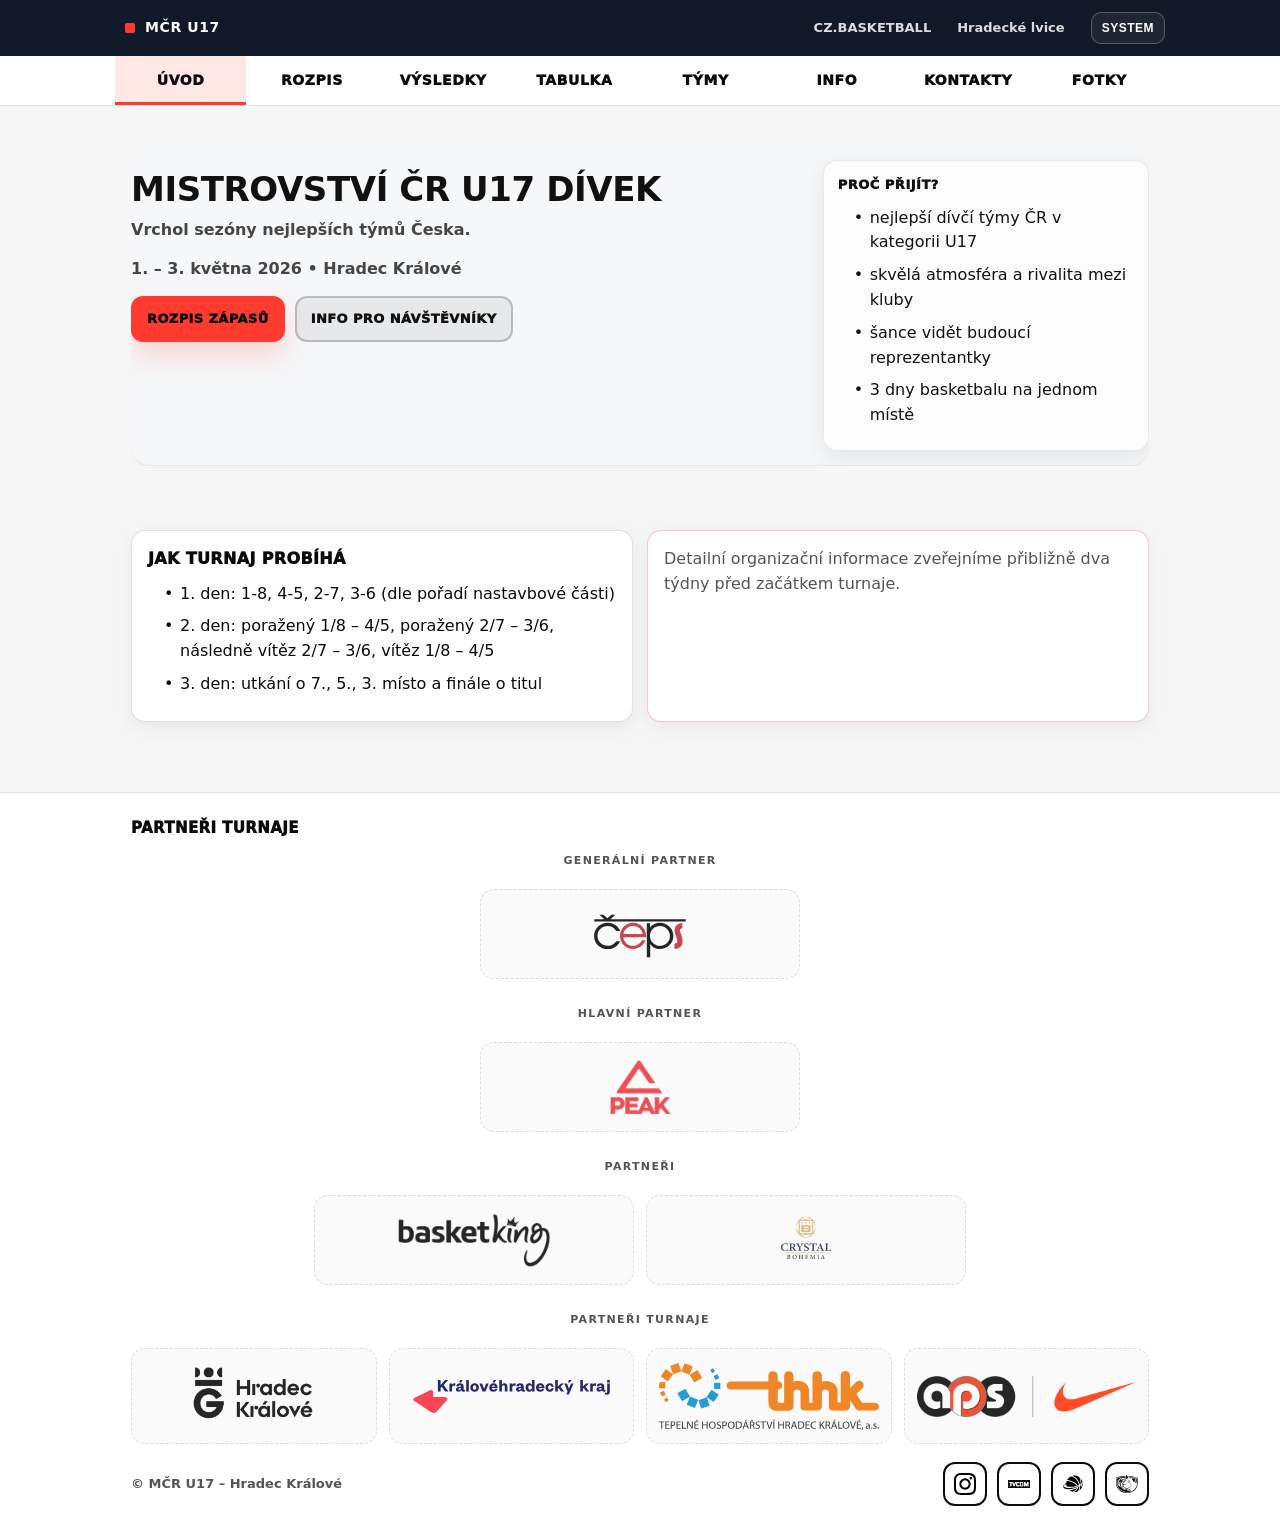
==== index.html @ 1e6c7508 "feat: Update partner section with new logos and links" ====
<!DOCTYPE html>
<html lang="cs">
<head>
  <meta charset="UTF-8">
  <meta name="viewport" content="width=device-width, initial-scale=1.0">
  <meta name="language" content="cs">
  <meta name="author" content="Pořadatel MČR U17">
  <meta name="robots" content="index, follow">

  <title>MČR U17 – dívky | Hradec Králové</title>
  <meta name="description" content="Oficiální web Mistrovství České republiky U17 dívek v basketbalu. 1.–3. května, Hradec Králové. Rozpis, výsledky, týmy, aktuality a fotogalerie.">

  <link rel="canonical" href="https://mcr-u17.cz/">

  <!-- Open Graph (Instagram, WhatsApp, Messenger, Facebook) -->
  <meta property="og:type" content="website">
  <meta property="og:locale" content="cs_CZ">
  <meta property="og:title" content="MČR U17 – dívky | Hradec Králové">
  <meta property="og:description" content="Mistrovství České republiky U17 dívek v basketbalu. 1.–3. května, Hradec Králové.">
  <meta property="og:url" content="https://mcr-u17.cz/">
  <meta property="og:site_name" content="MČR U17 – dívky">
  <meta property="og:image" content="https://mcr-u17.cz/og-image.png">
  <meta property="og:image:width" content="1200">
  <meta property="og:image:height" content="630">
  <meta property="og:image:alt" content="MČR U17 – dívky v basketbalu">

  <link rel="icon" href="assets/img/favicon.ico">
  <link rel="apple-touch-icon" sizes="180x180" href="assets/img/apple-touch-icon.png">
  <link rel="icon" type="image/png" sizes="32x32" href="assets/img/favicon-32x32.png">
  <link rel="icon" type="image/png" sizes="16x16" href="assets/img/favicon-16x16.png">
  <link rel="manifest" href="assets/img/site.webmanifest">

  <link rel="stylesheet" href="assets/css/base.css">
  <link rel="stylesheet" href="assets/css/screen.css" media="screen">
  <link rel="stylesheet" href="assets/css/dark.css">
  <link rel="stylesheet" href="assets/css/print.css" media="print">

</head>
<body>

<!-- Top bar -->
<div class="topbar">
  <div class="wrap topbar__inner">
    <div class="brand">
      <span class="brand__dot"></span>
      <a class="brand__name" href="index.html">MČR U17</a>
    </div>

    <div class="topright">
      <div class="toplinks">
        <a href="https://www.cbf.cz/" target="_blank" rel="noopener">CZ.BASKETBALL</a>
        <a href="https://www.hradeckelvice.cz/" target="_blank" rel="noopener">Hradecké lvice</a>
      </div>

      <button class="themebtn" id="themeToggle" type="button" aria-label="Přepnout motiv">
        DARK
      </button>

      <!-- Mobilní menu tlačítko -->
      <button class="menubtn" id="menuToggle" type="button" aria-label="Otevřít menu">
        ☰
      </button>
    </div>
  </div>
</div>

<!-- MOBILE MENU OVERLAY -->
<div class="menu" id="mobileMenu" aria-hidden="true">
  <div class="menu__backdrop" data-close></div>

  <div class="menu__panel" role="dialog" aria-modal="true" aria-label="Menu">
    <div class="menu__head">
      <div class="menu__title">Menu</div>
      <button class="menu__close" type="button" data-close aria-label="Zavřít menu">✕</button>
    </div>

    <div class="menu__links">
      <a class="menu__link" href="index.html">Úvod</a>
      <a class="menu__link" href="pages/rozpis.html">Rozpis</a>
      <a class="menu__link" href="pages/vysledky.html">Výsledky</a>
      <a class="menu__link" href="pages/tabulka.html">Tabulka</a>
      <a class="menu__link" href="pages/tymy.html">Týmy</a>
      <a class="menu__link" href="pages/info.html">Info</a>
      <a class="menu__link" href="pages/kontakty.html">Kontakty</a>
      <a class="menu__link" href="pages/fotky.html">Fotky</a>
    </div>
  </div>
</div>

  <!-- Main nav -->
  <nav class="nav">
    <div class="wrap nav__inner">
      <a class="nav__item is-active" href="index.html">Úvod</a>
      <a class="nav__item" href="pages/rozpis.html">Rozpis</a>
      <a class="nav__item" href="pages/vysledky.html">Výsledky</a>
      <a class="nav__item" href="pages/tabulka.html">Tabulka</a>
      <a class="nav__item" href="pages/tymy.html">Týmy</a>
      <a class="nav__item" href="pages/info.html">Info</a>
      <a class="nav__item" href="pages/kontakty.html">Kontakty</a>
      <a class="nav__item" href="pages/fotky.html">Fotky</a>
    </div>
  </nav>

  <main class="wrap">

    <!-- Hero -->
    <section class="hero">
      <div class="hero__text">
        <h1 class="h1">Mistrovství ČR U17 dívek</h1>
        <p class="lead">
          Vrchol sezóny nejlepších týmů Česka.  
        </p>
        <p class="lead">
          1. – 3. května 2026 • Hradec Králové
        </p>

          <div class="cta">
            <a class="btn btn--primary" href="pages/rozpis.html">Rozpis zápasů</a>
            <a class="btn btn--ghost" href="pages/info.html">Info pro návštěvníky</a>
          </div>
      </div>

      <div class="hero__panel">
        <div class="panel">
          <div class="panel__title">Proč přijít?</div>
          <ul class="list">
            <li>nejlepší dívčí týmy ČR v kategorii U17</li>
            <li>skvělá atmosféra a rivalita mezi kluby</li>
            <li>šance vidět budoucí reprezentantky</li>
            <li>3 dny basketbalu na jednom místě</li>
          </ul>
        </div>
      </div>
    </section>

    <!-- Grid cards -->
    <section class="grid">
      <article class="card">
        <h2 class="h2">Jak turnaj probíhá</h2>
        <ul class="list">
          <li>1. den: 1-8, 4-5, 2-7, 3-6 (dle pořadí nastavbové části)</li>
          <li>2. den: poražený 1/8 – 4/5, poražený 2/7 – 3/6, následně vítěz 2/7 – 3/6, vítěz 1/8 – 4/5</li>
          <li>3. den: utkání o 7., 5., 3. místo a finále o titul</li>
        </ul>
      </article>

      <article class="card card--accent">
        <p class="muted">
          Detailní organizační informace
          zveřejníme přibližně dva týdny před začátkem turnaje.
        </p>  
      </article>
    </section>

  </main>

<footer class="footer">
  <div class="wrap footer__wrap">

    <div class="partners">
      <div class="partners__title">Partneři turnaje</div>

<div class="partners__general-label">Generální partner</div>
<div class="partners__general">
  <a class="partner" href="https://www.ceps.cz" target="_blank" rel="noopener" aria-label="ČEPS">
    <img src="assets/img/partners/logo-ceps.svg" alt="ČEPS" loading="lazy">
  </a>
</div>

<div class="partners__general-label" style="margin-top:14px;">Hlavní Partner</div>
<div class="partners__general">
  <a class="partner" href="" target="_blank" rel="noopener" aria-label="PEAK">
    <img src="assets/img/partners/logo-peak.avif" alt=PEAK" loading="lazy">
  </a>
</div>

<div class="partners__general-label" style="margin-top:14px;">Partneři</div>
<div class="partners__general">
  <a class="partner" href="https://www.basketking.cz/" target="_blank" rel="noopener" aria-label="Basketking.cz">
    <img src="assets/img/partners/logo-basketking.webp" alt="Basketking.cz" loading="lazy">
  </a>
  <a class="partner" href="https://www.crystal-bohemia.com/en" target="_blank" rel="noopener" aria-label="Crystal Bohemia">
    <img src="assets/img/partners/logo-crystalBohemia.png" alt="Crystal Bohemia" loading="lazy">
  </a>
</div>

<div class="partners__general-label" style="margin-top:14px;">Partneři turnaje</div>
<div class="partners__row">
  <a class="partner" href="https://www.hradeckralove.org" target="_blank" rel="noopener" aria-label="Statutární město Hradec Králové">
    <img src="assets/img/partners/logo-hk-black.png" alt="Statutární město Hradec Králové" loading="lazy">
  </a>
  <a class="partner" href="https://www.khk.cz" target="_blank" rel="noopener" aria-label="Královéhradecký kraj">
    <img src="assets/img/partners/logo-khk.svg" alt="Královéhradecký kraj" loading="lazy">
  </a>
  <a class="partner" href="https://www.thhk.cz" target="_blank" rel="noopener" aria-label="THHK">
    <img src="assets/img/partners/logo-thhk.svg" alt="Tepelné hospodářství Hradec Králové" loading="lazy">
  </a>
  <a class="partner" href="https://www.athleteps.eu" target="_blank" rel="noopener" aria-label="APS / Nike">
    <img src="assets/img/partners/logo-aps.png" alt="APS / Nike" loading="lazy">
  </a>
</div>
    </div>

    <div class="footer__bar">
      <div class="footer__left">© MČR U17 – Hradec Králové</div>

      <div class="socialbar" aria-label="Odkazy">
        <a class="socialbtn" href="https://www.instagram.com/mcru15.cz/" target="_blank" rel="noopener" aria-label="Instagram">
          <img src="assets/img/social/instagram.svg" onerror="this.style.display='none'" alt="Instagram">
        </a>
        <a class="socialbtn socialbtn--tvcom" href="https://www.tvcom.cz/" target="_blank" rel="noopener" aria-label="TVcom">
          <img src="assets/img/social/tvcom.svg" alt="TVcom">
        </a>
        <a class="socialbtn" href="https://www.cbf.cz/" target="_blank" rel="noopener" aria-label="ČBF">
          <img src="assets/img/social/cbf.svg" onerror="this.style.display='none'" alt="ČBF">
        </a>
        <a class="socialbtn" href="https://www.hradeckelvice.cz/" target="_blank" rel="noopener" aria-label="Hradecké lvice">
          <img src="assets/img/social/lvice.svg" onerror="this.style.display='none'" alt="Hradecké lvice">
        </a>
      </div>
    </div>
  </div>
</footer>

  <script src="assets/js/theme.js"></script>
  <script src="assets/js/menu.js"></script>
  
</body>
</html>
---- assets/css/base.css ----
/* =========================
   MČR U15 – style.css (clean)
   ========================= */

/* ----- Tokens ----- */
:root{
  --bg: #f6f6f7;
  --ink: #0b0b0e;
  --muted: rgba(11,11,14,.70);
  --line: rgba(11,11,14,.12);
  --card: #ffffff;

  --accent: #ff3b30;      /* červená */
  --accentB: #ffb000;     /* highlight */
  --accent2: #111827;     /* topbar */
  --blue: #2b7fff;        /* hover/link */

  /* --- Radius system --- */
  --r-xs: 10px;   /* malé prvky (tagy, malé buttony) */
  --r-sm: 12px;   /* tlačítka / menší karty */
  --r-md: 14px;   /* karty standard */
  --r-lg: 18px;   /* velké bloky (hero) */
  --r-pill: 999px;

  /* --- Shadow system (light) --- */
  --sh-sm: 0 6px 18px rgba(0,0,0,.06);
  --sh-md: 0 12px 30px rgba(0,0,0,.10);

}

*{ box-sizing:border-box; }
html,body{ margin:0; padding:0; }

body{
  font-family: system-ui, -apple-system, Segoe UI, Roboto, Arial, sans-serif;
  background: var(--bg);
  color: var(--ink);
  line-height: 1.55;
  min-height: 100vh;
  display: flex;
  flex-direction: column;
}

body > main {
  width: 100%;
}

.footer{
  margin-top: auto;
}

/* ----- Layout ----- */
.wrap{
  max-width: 1050px;
  margin: 0 auto;
  padding: 0 16px;
  position: relative;
}

.pagehead{ margin: 18px 0 20px; }
.pagehead .lead{ max-width: 700px; }

/* ----- Typography ----- */
.h1{
  margin: 0 0 8px;
  font-size: 34px;
  line-height: 1.05;
  letter-spacing: -0.4px;
  text-transform: uppercase;
}
.h2{
  margin: 0 0 10px;
  text-transform: uppercase;
  letter-spacing: .35px;
  font-size: 16px;
  font-weight: 950;
}

.lead{
  margin: 0 0 14px;
  color: var(--muted);
  font-weight: 700;
}

.muted{ color: var(--muted); margin: 0; margin-bottom: 15px; }
.mini{
  margin-top: 10px;
  font-size: 13px;
  color: var(--muted);
}

/* ----- Topbar ----- */
.topbar{ background: var(--accent2); color:#fff; }
.topbar__inner{
  display:flex;
  align-items:center;
  justify-content:space-between;
  gap:12px;
  padding: 10px 0;
}

.brand{
  display:flex;
  align-items:center;
  gap:10px;
}
.brand__dot{
  width:10px; height:10px;
  background: var(--accent);
  border-radius: 2px;
  display:inline-block;
}
.brand__name{
  color:#fff;
  text-decoration:none;
  font-weight: 900;
  letter-spacing: .6px;
  text-transform: uppercase;
  font-size: 14px;
}

.topright{
  display:flex;
  align-items:center;
  gap:26px;
}
.toplinks{ display:flex; gap:26px; flex-wrap:wrap; }
.toplinks a{
  color: rgba(255,255,255,.85);
  text-decoration:none;
  font-weight: 800;
  font-size: 13px;
}
.toplinks a:hover{ color:#fff; }

.themebtn{
  border: 1px solid rgba(255,255,255,.25);
  background: rgba(255,255,255,.06);
  color:#fff;
  font-weight: 900;
  letter-spacing:.5px;
  text-transform: uppercase;
  font-size: 12px;
  padding: 8px 10px;
  border-radius: 10px;
  cursor:pointer;
  transition: transform .12s ease, background .12s ease;
}
.themebtn:hover{
  background: rgba(255,255,255,.12);
  transform: translateY(-1px);
}

/* ----- Nav ----- */
.nav{
  position: sticky;
  top: 0;
  z-index: 20;
  background: #fff;
  border-bottom: 1px solid var(--line);
  margin-bottom: 24px;
}
.nav__inner{
  display:flex;
  justify-content: space-between;
  gap: 0;
  padding: 0;
}
.nav__item{
  flex: 1;
  text-align:center;
  text-decoration:none;
  color: var(--ink);
  font-weight: 950;
  text-transform: uppercase;
  letter-spacing: .6px;
  font-size: 14px;
  padding: 14px 8px;
  border-radius: 0;
  border: none;
  transition: background .12s ease, transform .12s ease;
}
.nav__item:hover{ background: rgba(0,0,0,.04); }
.nav__item.is-active{
  background: rgba(255,59,48,.12);
  box-shadow: inset 0 -3px 0 var(--accent);
}

/* ----- Hero / homepage ----- */
.hero{
  overflow: hidden;
  display:grid;
  grid-template-columns: 1.35fr .65fr;
  gap: 14px;
  padding: 18px 0 14px;
  margin-top: 12px;
}
.hero__note{
  border-left: 4px solid var(--accent);
  padding: 10px 12px;
  background: #fff;
  border-radius: 12px;
  border: 1px solid var(--line);
  color: var(--muted);
}

/* ----- Buttons ----- */
.cta{
  display:flex;
  gap:10px;
  flex-wrap:wrap;
  margin-bottom: 12px;
}
.btn{
  display:inline-flex;
  align-items:center;
  justify-content:center;
  padding: 11px 14px;
  border-radius: var(--r-sm);
  border: 2px solid var(--ink);
  font-weight: 950;
  text-transform: uppercase;
  letter-spacing: .4px;
  font-size: 13px;
  text-decoration:none;
  transition: transform .12s ease, box-shadow .12s ease, background .12s ease, border-color .12s ease;
}
.btn--primary{
  background: var(--accent);
  border-color: var(--accent);
  color: #0b0b0e;
  box-shadow: 0 14px 28px rgba(255,59,48,.18);
}
.btn--primary:hover{
  transform: translateY(-1px);
  box-shadow: 0 18px 34px rgba(255,59,48,.24);
}
.btn--ghost{
  background: #fff;
  color: var(--ink);
}
.btn--ghost:hover{
  background: rgba(43,127,255,.08);
  border-color: rgba(43,127,255,.35);
  transform: translateY(-1px);
}

/* ----- Panels / cards ----- */
.panel{
  background: var(--card);
  border: 1px solid var(--line);
  border-radius: var(--r-md);
  padding: 14px;
  justify-items: center;
}
.panel__title{
  font-weight: 950;
  text-transform: uppercase;
  letter-spacing: .5px;
  font-size: 13px;
  margin-bottom: 10px;
}
.kv{ display:grid; gap:10px; }
.kv__row{
  display:flex;
  justify-content:space-between;
  gap:10px;
  padding: 10px 10px;
  border-radius: 12px;
  border: 1px solid var(--line);
  background: rgba(0,0,0,.02);
}
.kv__row span{ color: var(--muted); font-weight:700; }
.kv__row strong{ font-weight:950; }

.grid{
  display:grid;
  grid-template-columns: 1fr 1fr;
  gap: 14px;
  padding: 8px 0 18px;
  margin-bottom: 20px;
}
.card{
  overflow:hidden;
  background: var(--card);
  border: 1px solid var(--line);
  border-radius: var(--r-md);
  padding: 16px;
  box-shadow: var(--sh-sm);
}
.card--accent{
  border-color: rgba(255,59,48,.28);
  box-shadow: 0 12px 30px rgba(255,59,48,.08);
}

.list{ margin:0; padding-left: 18px; }
.list li{ margin: 7px 0; }

/* =========================
   INFO page – polish (cards)
   ========================= */

/* Info cards: cleaner spacing + subtle accent bar */
.page-info #info-cards .card{
  position: relative;
  padding: 18px;
  border-radius: var(--r-lg);
  box-shadow: var(--sh-md);
}

.page-info #info-cards .card::before{
  content:"";
  position:absolute;
  left: 0;
  right: 0;
  top: 0;
  height: 4px;
  background: rgba(255,59,48,.55);
}

@media (hover: hover){
  .page-info #info-cards .card{
    transition: transform .12s ease, box-shadow .12s ease, border-color .12s ease;
  }
  .page-info #info-cards .card:hover{
    transform: translateY(-2px);
    border-color: rgba(11,11,14,.16);
    box-shadow: 0 18px 44px rgba(0,0,0,.12);
  }
}

/* Consistent card titles + optional badge */
.page-info #info-cards .card h2,
.page-info #info-cards .card h3{
  display:flex;
  align-items: center;
  gap: 10px;
  margin: 0 0 12px;
  font-size: 26px;
  letter-spacing: -0.2px;
}

.page-info #info-cards .card h2 .badge,
.page-info #info-cards .card h3 .badge{
  padding: 4px 10px;
  font-size: 11px;
  letter-spacing: .3px;
  background: rgba(43,127,255,.10);
  border-color: rgba(43,127,255,.28);
}

/* Replace default bullets with tighter, clearer list */
.page-info #info-cards ul{
  margin: 0;
  padding: 0;
  list-style: none;
}

.page-info #info-cards li{
  display:flex;
  gap: 10px;
  align-items: flex-start;
  padding: 7px 0;
}

.page-info #info-cards li::before{
  flex: 0 0 auto;
  margin-top: 1px;
  color: var(--muted);
  font-weight: 950;
  line-height: 1;
}

/* Links inside info cards: make them feel like actions */
.page-info #info-cards a{
  font-weight: 900;
  text-decoration-thickness: 2px;
  text-underline-offset: 3px;
}

/* ----- Tables wrapper ----- */
.tablewrap{
  width: 100%;
  overflow-x: auto;
  -webkit-overflow-scrolling: touch;
  border-radius: 14px;
  border: 1px solid var(--line);
}

/* ----- Schedule tables (rozpis + results) ----- */
.schedule{
  width: 100%;
  border-collapse: collapse;
  background: var(--card);
  table-layout: auto; /* KEY: aligned columns */
}

.schedule th,
.schedule td{
  padding: 12px 10px;
  border-bottom: 1px solid var(--line);
  text-align: left;
  white-space: nowrap;
  overflow: hidden;
  text-overflow: ellipsis;
  line-height: 1.6;
  vertical-align: middle;
}

.schedule th{
  font-size: 12px;
  letter-spacing: .4px;
  text-transform: uppercase;
  font-weight: 950;
  color: var(--muted);
  background: rgba(0,0,0,.02);
}

.schedule tr:last-child td{ border-bottom: none; }

/* Allow wrapping for "Zápas" column (default 3rd col) */
.schedule td:nth-child(3){ white-space: normal; }

/* Results helper */
.results .score{ font-weight: 400; }

/* Pills (Hala) */
.pill{
  display:inline-flex;
  align-items:center;
  gap: 8px;
  padding: 6px 10px;
  border-radius: 999px;
  font-weight: 950;
  letter-spacing: .2px;
  font-size: 12px;
  border: 1px solid var(--line);
  background: rgba(0,0,0,.02);
}
.pill--h1{
  border-color: rgba(255,59,48,.35);
  background: rgba(255,59,48,.10);
}
.pill--h2{
  border-color: rgba(43,127,255,.35);
  background: rgba(43,127,255,.10);
}

/* Badges (FIN/LIVE/SCHEDULED) */
.badge{
  display:inline-flex;
  align-items:center;
  justify-content:center;
  padding: 6px 10px;
  border-radius: 999px;
  border: 1px solid var(--line);
  background: rgba(0,0,0,.02);
  font-weight: 950;
  font-size: 12px;
  letter-spacing: .3px;
}
.badge--fin{
  border-color: rgba(34,197,94,.35);
  background: rgba(34,197,94,.12);
  color: #16a34a;
}

[data-theme="dark"] .badge--fin{
  border-color: rgba(34,197,94,.3);
  background: rgba(34,197,94,.1);
  color: #4ade80;
}

tr.is-fin {
  background: rgba(34,197,94,.06);
}

table.schedule.results tr.is-fin {
  background: rgba(34,197,94,.06);
}
.badge--live{
  border-color: rgba(255,59,48,.35);
  background: rgba(255,59,48,.12);
}

/* Special wrapping for play-off tables where "Zápas" is 4th column */
#tbl-playoff td:nth-child(4),
#tbl-rozpis-nedele td:nth-child(4){
  white-space: normal;
}

/* ----- LIVE row pulse (REC vibe) ----- */
tr.is-live{
  background: rgba(239,68,68,.10);
}

tr.is-live td.score{
  font-weight: 800;
}

/* Výsledky/rozpis – skóre: sjednotit výšku řádku */
td.score{
  display: table-cell;     /* vrátí to do normálu */
  vertical-align: middle;
  line-height: 1;
}

td.score > *{
  line-height: 1;
}

tr.is-live td.score::before{
  content:"";
  display:inline-block;
  width:10px;
  height:10px;
  margin-right:10px;
  border-radius:50%;
  background: red;
  animation: liveDot 1s infinite;
  vertical-align: middle;
}

/* ----- LIVE row pulse (REC vibe) – jen výsledky ----- */
table.schedule.results tr.is-live{
  animation: liveRow 1.2s infinite;
}

table.schedule.results tr.is-live td.score{
  font-weight: 800;
}

table.schedule.results tr.is-live td.score::before{
  content:"";
  display:inline-block;
  width:10px;
  height:10px;
  margin-right:10px;
  border-radius:50%;
  background: red;
  animation: liveDot 1s infinite;
  vertical-align: middle;
}

table.schedule.results tbody tr.is-focus{
  outline: 2px solid rgba(59,130,246,.55);
  background: rgba(59,130,246,.10);
  box-shadow: 0 0 0 6px rgba(59,130,246,.06);
}

@keyframes liveDot{
  0%,100%{ opacity:1; }
  50%{ opacity:.15; }
}
@keyframes liveRow{
  0%,100%{ background-color: rgba(255,0,0,.06); }
  50%{ background-color: rgba(255,0,0,0); }
}

/* =========================================
   TABULKY – WEB (rozpis + výsledky)
   ========================================= */

/* ČAS – u kraje, centrovaný */
table.schedule th.col-time,
table.schedule td.col-time {
  text-align: left;
  white-space: nowrap;
}

/* HALA – u kraje, centrovaná */
table.schedule th.col-hall,
table.schedule td.col-hall {
  text-align: center !important;
}

/* ZÁPAS – hlavní obsah, vlevo */
table.schedule th.col-match,
table.schedule td.col-match {
  text-align: center;
}

/* SKUPINA / FÁZE – střed */
table.schedule th.col-group,
table.schedule td.col-group {
  text-align: center;
}

/* SKÓRE – střed */
table.schedule th.col-score,
table.schedule td.col-score {
  text-align: center;
}

/* ODKAZY – doprava (jen rozpis) */
table.schedule th.col-links,
table.schedule td.col-links {
  text-align: right;
  white-space: nowrap;
}

/* ----- Teams / lists / photos helpers ----- */
.stack{ display:grid; gap: 14px; margin: 14px 0 24px; }

.teamlist{ display:grid; gap: 10px; }
.teamitem{
  display:flex;
  align-items:center;
  gap: 10px;
  text-decoration:none;
  border: 1px solid var(--line);
  border-radius: 12px;
  padding: 10px 12px;
  background: rgba(0,0,0,.02);
  color: var(--ink);
}
.teamitem:hover{ background: rgba(0,0,0,.03); }

.teamlogo{
  width: 38px; height: 38px;
  border-radius: 12px;
  display:flex; align-items:center; justify-content:center;
  font-weight: 950;
  border: 1px solid var(--line);
  background: #fff;
}
.teamlogo--ph{ color: var(--muted); }

.teamname{ font-weight: 900; }

.teamhead{
  display:flex;
  align-items:center;
  gap: 12px;
  margin-bottom: 10px;
}

.teammeta{
  display:grid;
  grid-template-columns: repeat(3, 1fr);
  gap: 10px;
  margin-top: 12px;
}
.kvline{
  border: 1px solid var(--line);
  border-radius: 12px;
  padding: 10px 12px;
  background: rgba(0,0,0,.02);
  display:flex;
  justify-content: space-between;
  gap: 10px;
}
.kvline span{ color: var(--muted); font-weight: 700; }
.kvline strong{ font-weight: 950; }

.linklist{ display:grid; gap: 10px; margin-top: 10px; }
.linkitem{
  display:block;
  text-decoration:none;
  border: 1px solid var(--line);
  border-radius: 12px;
  padding: 12px 12px;
  background: rgba(0,0,0,.02);
  color: var(--ink);
  font-weight: 900;
}
.linkitem:hover{ background: rgba(0,0,0,.03); }

.gallery{
  margin-top: 12px;
  display:grid;
  grid-template-columns: repeat(3, 1fr);
  gap: 10px;
}
.thumb{
  border: 1px dashed var(--line);
  border-radius: 14px;
  height: 130px;
  background: rgba(0,0,0,.02);
  display:flex;
  align-items:center;
  justify-content:center;
  text-decoration:none;
  color: var(--muted);
  font-weight: 900;
}

/* ----- Mobile menu overlay ----- */
.menubtn{
  display:none;
  border: 1px solid rgba(255,255,255,.25);
  background: rgba(255,255,255,.06);
  color:#fff;
  font-weight: 900;
  font-size: 18px;
  padding: 7px 10px;
  border-radius: 10px;
  cursor:pointer;
}
.menubtn:hover{ background: rgba(255,255,255,.12); }

.menu{
  position: fixed;
  inset: 0;
  display: none;
  z-index: 1000;
}

.menu.is-open{ display:block; }

.menu{ pointer-events:none; }
.menu.is-open{ pointer-events:auto; }

.menu__backdrop{
  position:absolute;
  inset:0;
  background: rgba(0,0,0,.45);
}

.menu__panel{
  position:absolute;
  top:0; right:0;
  height:100%;
  width: min(360px, 88vw);
  background:#fff;
  border-left: 1px solid var(--line);
  box-shadow: -20px 0 60px rgba(0,0,0,.20);
  padding: 14px;
  display:flex;
  flex-direction: column;
  transform: translateX(12px);
  opacity: 0;
  transition: transform .14s ease, opacity .14s ease;
}
.menu.is-open .menu__panel{
  transform: translateX(0);
  opacity: 1;
}

.menu__head{
  display:flex;
  align-items:center;
  justify-content: space-between;
  gap: 12px;
  padding-bottom: 10px;
  border-bottom: 1px solid var(--line);
}

.menu__title{
  font-weight: 950;
  text-transform: uppercase;
  letter-spacing: .5px;
}

.menu__close{
  border: 1px solid var(--line);
  background: rgba(0,0,0,.02);
  border-radius: 10px;
  padding: 8px 10px;
  cursor:pointer;
  font-weight: 950;
}

.menu__links{
  padding-top: 12px;
  display:grid;
  gap: 10px;
}

.menu__link{
  text-decoration:none;
  color: var(--ink);
  font-weight: 950;
  text-transform: uppercase;
  letter-spacing: .5px;
  border: 1px solid var(--line);
  border-radius: 12px;
  padding: 12px 12px;
  background: rgba(0,0,0,.02);
}
.menu__link:hover{ background: rgba(0,0,0,.03); }

/* ----- Footer ----- */
.footer{
  margin-top: 32px;
  padding: 24px 0 18px;
  border-top: 1px solid var(--line);
  background: #fff;
}
.footer__wrap{
  display:flex;
  flex-direction: column;
  gap: 18px;
}
.footer__bar{
  display: flex;
  align-items: center;
  justify-content: space-between;
  gap: 14px;
  flex-wrap: nowrap;
}
.footer__left{
  font-size: 13px;
  font-weight: 650;
  color: var(--muted);
}

.partners{
  display:flex;
  flex-direction: column;
  gap: 12px;
}
.partners__title{
  font-weight: 950;
  text-transform: uppercase;
  letter-spacing: .4px;
  font-size: 15px;
}
.partners__row{
  display:grid;
  grid-template-columns: 1fr 1fr 1fr 1fr;
  gap: 12px;
}

/* Generální partner – celá šířka */
.partners__general {
  gap: 12px;
  display: flex;
  justify-content: center;
}

.partners__general-label {
  font-size: 11px;
  font-weight: 700;
  letter-spacing: .12em;
  text-transform: uppercase;
  color: var(--muted);
  text-align: center;
  margin-bottom: 8px;
}

.partners__general .partner {
  max-width: 320px;
  width: 100%;
  padding: 16px 32px;
}

.partners__general .partner img {
  height: 56px;
}

.partners__section-label {
  font-size: 11px;
  font-weight: 700;
  letter-spacing: .12em;
  text-transform: uppercase;
  color: var(--muted);
  margin-bottom: 4px;
}

.partner{
  border: 1px dashed var(--line);
  border-radius: 14px;
  padding: 12px;
  background: rgba(0,0,0,.02);
  display:flex;
  align-items:center;
  justify-content:center;
  text-decoration:none;
}
.partner--main{ border-style: solid; }
.partner img{
  width: 100%;
  height: 70px;
  object-fit: contain;
  opacity: .85;
}
.partner:hover img{ opacity: 1; }

.partners__note{
  font-size: 13px;
  color: var(--muted);
}

.socialbar{
  display:flex;
  align-items:center;
  gap: 10px;
}
.socialbtn{
  width: 44px;
  height: 44px;
  border-radius: 12px;
  border: 2px solid var(--ink);
  display:flex;
  align-items:center;
  justify-content:center;
  background: #fff;
  transition: transform .12s ease, background .12s ease;
}
.socialbtn:hover{
  transform: translateY(-1px);
  background: rgba(0,0,0,.04);
}
.socialbtn img{
  width: 22px;
  height: 22px;
  object-fit: contain;
  display:block;
}
.socialbtn--tvcom img{ opacity: .95; }

/* ===== FOOTER FIX (force layout) ===== */
.footer__bar{
  display: flex !important;
  align-items: center !important;
  justify-content: space-between !important;
  flex-wrap: nowrap !important;   /* <- tohle je klíč */
  gap: 14px !important;
}

.footer__left{
  white-space: nowrap;
}

.socialbar{
  margin-left: auto;              /* <- tlačí ikony doprava */
  justify-content: flex-end;
}

.socialbtn{
  flex: 0 0 auto;                 /* <- aby se tlačítka nemačkala */
}

/* SKÓRE buňka: nic neschovávat */
table.schedule.results td.score{
  font-weight: 400;
}

table.schedule.results td.score .score-main{
  font-weight: 800;
}

table.schedule.results td.score .qgrid th,
table.schedule.results td.score .qgrid td{
  font-weight: 400;
}

/* SKÓRE: total nad quarters + centrovat
.scorewrap--stack{
  display: grid;
  grid-template-rows: auto auto;
  gap: 10px;
  justify-items: center;
  align-items: center;
  width: 100%;
}

.scorewrap--stack .scorewrap__total{
  font-size: 28px;
  font-weight: 950;
  line-height: 1;
  letter-spacing: -0.3px;
  white-space: nowrap;
}

/* quarters část
.scorewrap--stack .qscore{
  display: grid;
  justify-items: center;
  gap: 8px;
}

/* Q1–Q4 centrovat
.scorewrap--stack .qscore__head{
  display: grid;
  grid-template-columns: repeat(4, 42px);
  gap: 8px;
  justify-content: center;
  text-align: center;
  font-weight: 900;
  font-size: 12px;
  color: var(--muted);
}

/* 2 řádky týmů + Q boxy
.scorewrap--stack .qscore__rows{
  display: grid;
  grid-template-columns: 86px repeat(4, 42px);
  gap: 8px;
  align-items: center;
  justify-content: center;
}

.scorewrap--stack .qscore__team{
  font-weight: 950;
  text-align: right;
  white-space: nowrap;
  overflow: hidden;
  text-overflow: ellipsis;
}

.scorewrap--stack .qscore__box{
  width: 42px;
  height: 34px;
  border-radius: 12px;
  border: 1px solid var(--line);
  background: rgba(0,0,0,.02);
  font-weight: 950;
  display: flex;
  align-items: center;
  justify-content: center;
}

/* Mobil: ještě menší

*/

/* =========================
   TEAMS ACCORDION VOL. 1
   ========================= */

.team{
  padding: 0; /* ať toggle tvoří "hlavičku" karty */
}

.team__toggle{
  all: unset;
  cursor: pointer;
  width: 100%;
  display:flex;
  align-items:center;
  justify-content: space-between;
  gap: 14px;
  padding: 16px;
}

.team__toggle:focus-visible{
  outline: 3px solid rgba(43,127,255,.35);
  outline-offset: 3px;
  border-radius: 16px;
}

.team__chev{
  font-size: 18px;
  line-height: 1;
  opacity: .75;
  transition: transform .18s ease;
  flex: 0 0 auto;
}

.team__toggle[aria-expanded="true"] .team__chev{
  transform: rotate(180deg);
}

.team__body{
  padding: 0 16px 16px;
}

.team__body[hidden]{ display: none; }

/* =========================
   TEAMS – ACCORDION BUTTON VOL. 2
   =========================

.team__head{
  display:flex;
  align-items:center;
  justify-content: space-between;
  gap: 12px;
}

.team__toggle{
  display:inline-flex;
  align-items:center;
  gap: 8px;
  padding: 8px 12px;
  border-radius: 999px;
  border: 1px solid var(--line);
  background: rgba(0,0,0,.02);
  font-weight: 900;
  font-size: 12px;
  letter-spacing: .3px;
  text-transform: uppercase;
  cursor: pointer;
}

.team__toggle:hover{
  background: rgba(0,0,0,.04);
}

.team__toggle:focus-visible{
  outline: 3px solid rgba(43,127,255,.35);
}

.team__chev{
  font-size: 16px;
  line-height: 1;
  transition: transform .18s ease;
}

.team__toggle[aria-expanded="true"] .team__chev{
  transform: rotate(180deg);
}

.team__toggle-text{
  white-space: nowrap;
}

/* Dark mode

/* ----- Rozpis: filtr týmů ----- */
.filters{
  display:flex;
  align-items:center;
  gap:10px;
  flex-wrap:wrap;
  margin-top: 10px;
}

.filters__label{
  font-size: 13px;
  color: var(--muted);
  font-weight: 800;
  text-transform: uppercase;
  letter-spacing: .35px;
}

.filters__select{
  flex: 1 1 240px;
  min-width: 180px;
  max-width: 100%;
  padding: 10px 12px;
  border-radius: 12px;
  border: 1px solid var(--line);
  background: #fff;
  font-weight: 800;
}

.filters__reset{
  flex: 0 0 auto;
  padding: 10px 12px;
  border-radius: 12px;
  border: 1px solid var(--line);
  background: rgba(0,0,0,.02);
  font-weight: 900;
  text-transform: uppercase;
  letter-spacing: .3px;
  cursor: pointer;
}

.filters__reset:hover{
  background: rgba(0,0,0,.04);
}

.filters__info{
  flex: 1 1 100%;
  font-size: 13px;
  color: var(--muted);
  padding-top: 2px;
}

/* Dark mode */

/* ===== Dark mode: select + options ===== */

/* aktivní / hover option (některé prohlížeče) */

/* Tabulka: prázdný stav */
.schedule .emptyrow td{
  color: var(--muted);
  font-style: italic;
}

/* === Day switcher: mobile-first === */
.day-switch{
  display:flex;
  gap:.5rem;
  flex-wrap:wrap;
  margin: .75rem 0 1rem;
}

.day-switch__btn{
  flex: 1 1 auto;
  min-width: 110px;
  padding: .75rem 1rem;
  border: 1px solid rgba(0,0,0,.15);
  border-radius: 999px;
  background: #fff;
  font-weight: 700;
  cursor: pointer;
  -webkit-tap-highlight-color: transparent;
}

/* Day switcher musí být vždy klikatelnej */
.day-switch{
  position: relative;
  z-index: 5;
}

.day-switch__btn{
  pointer-events: auto;
  touch-action: manipulation;
}

.day-switch__btn.is-active{
  border-color: rgba(0,0,0,.45);
  box-shadow: 0 1px 0 rgba(0,0,0,.10);
}

.day-switch__btn:focus-visible{
  outline: 2px solid rgba(0,0,0,.35);
  outline-offset: 2px;
}

/* Desktop: schovat přepínač, ukázat vše */

.schedule thead th{
  position: sticky;
  top: 0;
  background: inherit;
  z-index: 2;
}

/* fallback bez tříd – podle pozice */
table.schedule th:nth-child(1),
table.schedule td:nth-child(1) { text-align: center; } /* ČAS */

table.schedule th:nth-child(2),
table.schedule td:nth-child(2) { text-align: center; } /* HALA */

table.schedule th:nth-child(3),
table.schedule td:nth-child(3) { text-align: left; }   /* ZÁPAS */

table.schedule th:nth-child(4),
table.schedule td:nth-child(4) { text-align: center; } /* SKUPINA/FÁZE */

table.schedule th:nth-child(5),
table.schedule td:nth-child(5) { text-align: center; } /* SKÓRE / ODKAZY */


tr.is-live{
  background: rgba(239,68,68,.10);
}

/* LIVE badge v buňce ČAS */
tr.is-live td:first-child{
  position: relative;
  font-weight: 800;
}

/* PŮVODNÍ (špatně – platí i pro výsledky) */
/*
tr.is-live td:first-child::after{ ... }
*/

/* NOVĚ – jen pro rozpis (tabulky bez .results) */
table.schedule:not(.results) tr.is-live td:first-child::after{
  content: "LIVE";
  display: inline-block;
  margin-left: 8px;
  padding: 2px 6px;
  font-size: 11px;
  font-weight: 900;
  letter-spacing: .3px;
  color: #dc2626;
  border: 1px solid rgba(220,38,38,.4);
  border-radius: 999px;
  vertical-align: middle;
  animation: livePulse 1.2s infinite;
}

/* A případně i tu tučnost jen pro rozpis */
table.schedule:not(.results) tr.is-live td:first-child{
  position: relative;
  font-weight: 800;
}

table.schedule.results tr.is-live td:first-child::after{
  content: none !important;
}

@keyframes livePulse{
  0%,100%{ opacity:1; }
  50%{ opacity:.4; }
}

.livebar{ display:flex; align-items:center; gap:.75rem; margin:.5rem 0 1rem; }
#btnLive[disabled]{ opacity:.5; cursor:not-allowed; }
tr.is-next{ background: rgba(59,130,246,.08); outline: 1px solid rgba(59,130,246,.25); }

/* ========== ROZPIS: LIVE / NEXT highlight ========== */

/* DALŠÍ zápas */
table.schedule:not(.results) tbody tr.is-next{
  background: rgba(59,130,246,.10);
  outline: 1px solid rgba(59,130,246,.25);
}

table.schedule:not(.results) tbody tr.is-next td:first-child::after{
  content: "DALŠÍ";
  display: inline-block;
  margin-left: 8px;
  padding: 2px 6px;
  font-size: 11px;
  font-weight: 700;
  color: #2563eb;
  border: 1px solid rgba(37,99,235,.4);
  border-radius: 999px;
}

/* LIVE: lehké červené podbarvení řádku */
table.schedule:not(.results) tbody tr.is-live{
  background: rgba(239, 68, 68, .10);
  outline: 1px solid rgba(239, 68, 68, .18);
}

/* LIVE: levý pruh u času */
table.schedule:not(.results) tbody tr.is-live td:first-child{
  border-left: 4px solid rgba(220, 38, 38, .65);
  padding-left: 10px;
}

/* LIVE badge (pulzovat klidně může) */
table.schedule:not(.results) tbody tr.is-live td:first-child::after{
  content: "LIVE";
  display: inline-block;
  margin-left: 8px;
  padding: 2px 6px;
  font-size: 11px;
  font-weight: 900;
  letter-spacing: .3px;
  color: #dc2626;
  border: 1px solid rgba(220,38,38,.4);
  border-radius: 999px;
  vertical-align: middle;
  animation: livePulse 1.2s infinite;
}

/* NEXT: nech jak máš, jen sjednotím selektor */
table.schedule:not(.results) tbody tr.is-next{
  background: rgba(59,130,246,.08);
  outline: 1px solid rgba(59,130,246,.25);
}

/* Přetlač colgroup šířky pro sloupec ČAS */
#tbl-rozpis-patek col:first-child,
#tbl-rozpis-sobota col:first-child,
#tbl-rozpis-nedele col:first-child{
  width: 130px !important;
}

/* Rozpis: nikdy nebliká (jen výsledky můžou) */
#tbl-rozpis-patek tr.is-live,
#tbl-rozpis-sobota tr.is-live,
#tbl-rozpis-nedele tr.is-live{
  animation: none !important;
}

table.schedule:not(.results) tbody tr.is-live{
  background: rgba(239,68,68,.08);
}

table.schedule:not(.results) tbody tr.is-live td:first-child{
  border-left: 4px solid rgba(220, 38, 38, .65);
  padding-left: 10px;
}

table.schedule:not(.results) tr.is-live td:first-child{
  border-left: 4px solid rgba(220,38,38,.55);
  padding-left: 10px;
}

/* ROZPIS: badge pro NEXT (DALŠÍ) – viditelné i bez podbarvení řádku */
table.schedule:not(.results) tr.is-next td:first-child{
  position: relative;
  font-weight: 800;
}

table.schedule:not(.results) tr.is-next td:first-child::after{
  content: "DALŠÍ";
  display: inline-block;
  margin-left: 8px;
  padding: 2px 6px;
  font-size: 11px;
  font-weight: 900;
  letter-spacing: .3px;
  color: #1d4ed8;
  border: 1px solid rgba(29,78,216,.35);
  border-radius: 999px;
  vertical-align: middle;
}

/* === LIVE BAR === */
.livebar{
  display:flex;
  align-items:center;
  gap:12px;
  margin: 12px 0 20px;
  padding: 10px 14px;
  border-radius: 12px;
  background: rgba(0,0,0,.03);
}

.livebar__btn{
  display:flex;
  align-items:center;
  gap:8px;
  padding: 10px 14px;
  border-radius: 999px;
  border: 2px solid #111;
  background: #fff;
  font-weight: 800;
  cursor: pointer;
}

.livebar__btn[disabled]{
  opacity:.6;
  cursor: not-allowed;
}

.livebar__dot{
  width:10px;
  height:10px;
  border-radius:50%;
  background:#999;
  flex: 0 0 auto;
}

/* stav: nic neběží */
.livebar__status{
  font-size: 14px;
  color: #555;
}

/* === LIVE STATE === */
.livebar.is-live{
  background: rgba(220,38,38,.08);
}

.livebar.is-live .livebar__dot{
  background:#dc2626;
  animation: liveDot 1.2s infinite;
}

.livebar.is-live .livebar__status{
  color:#7f1d1d;
  font-weight:600;
}

@keyframes liveDot{
  0%,100%{ opacity:1; }
  50%{ opacity:.35; }
}

/* (pokud bude ODKAZY jako poslední, SKUPINA bude předposlední) */
.schedule th:nth-last-child(2),
.schedule td:nth-last-child(2){
  text-align: left;
  white-space: nowrap;
}

/* ODKAZY: ikonky */
.matchlinks{
  display: inline-flex;
  gap: 10px;
  align-items: center;
}

.matchlinks a{
  display: inline-flex;
  align-items: center;
  justify-content: center;
  width: 34px;
  height: 34px;
  border-radius: 10px;
  border: 1px solid rgba(0,0,0,.12);
  background: rgba(0,0,0,.02);
  text-decoration: none;
}

.matchlinks a:hover{
  border-color: rgba(0,0,0,.25);
}

.matchlinks a:focus-visible{
  outline: 2px solid rgba(0,0,0,.35);
  outline-offset: 2px;
}

/* === VYSLEDKY: layout buněk === */
.results .schedule td,
.results .schedule th{
  vertical-align: middle;
}

.results .schedule td.timecell{
  width: 140px;
  white-space: nowrap;
}

.results .schedule td.halacell{
  width: 140px;
  white-space: nowrap;
}

.results .schedule td.matchcell{
  min-width: 220px;
}

.results .schedule td.scorecell{
  width: 260px;
}

.results .schedule td.statecell{
  width: 180px;
  white-space: nowrap;
}

/* time + live badge */
.badge{
  display:inline-block;
  padding: 3px 8px;
  border-radius: 999px;
  border: 1px solid rgba(0,0,0,.15);
  font-size: 11px;
  font-weight: 900;
  letter-spacing: .3px;
  vertical-align: middle;
}

.badge--live{
  color: #dc2626;
  border-color: rgba(220,38,38,.35);
  background: rgba(220,38,38,.08);
}

.timewrap{
  display:flex;
  align-items:center;
  gap:10px;
}

/* hala pill */
.pill{
  display:inline-flex;
  align-items:center;
  justify-content:center;
  padding: 6px 12px;
  border-radius: 999px;
  font-weight: 800;
  border: 1px solid rgba(0,0,0,.12);
  background: rgba(0,0,0,.03);
}

.pill--h1{ border-color: rgba(239,68,68,.35); background: rgba(239,68,68,.08); }
.pill--h2{ border-color: rgba(59,130,246,.35); background: rgba(59,130,246,.08); }

/* teams */
.teams a{
  display:block;
  font-weight: 800;
  text-decoration: underline;
  text-underline-offset: 3px;
}

/* score block */
.score{
  display:grid;
  gap: 6px;
}

.score__top{
  display:flex;
  align-items:center;
  gap: 10px;
}

.score__dot{
  width: 10px;
  height: 10px;
  border-radius: 50%;
  background: #dc2626;
}

.score__total{
  font-size: 22px;
  font-weight: 900;
  letter-spacing: .5px;
}

.score__qs{
  font-weight: 900;
  letter-spacing: .4px;
}

.score__split{
  display:grid;
  gap: 6px;
}

.score__team{
  font-weight: 900;
}

.score__line{
  font-weight: 800;
}

/* actions (LIVE button + tvcom link) */
.actions{
  display:flex;
  justify-content:flex-end;
  gap: 10px;
  align-items:center;
}

.btn-live{
  display:inline-flex;
  align-items:center;
  justify-content:center;
  padding: 8px 12px;
  border-radius: 999px;
  border: 1px solid rgba(220,38,38,.35);
  background: rgba(220,38,38,.08);
  color: #dc2626;
  font-weight: 900;
  cursor: default;
}

/* Skóre nechceme na webu */
.col-score {
  display: none;
}

/* Sloupec Odkazy – zarovnání doprava */
.col-links {
  text-align: center;
  white-space: nowrap;
}

/* Ikonky vedle sebe, ne pod sebou */
.col-links .matchlinks {
  display: inline-flex;
  gap: 6px;
  align-items: center;
  justify-content: flex-end;
}

/* Web: odkazy vidíme */
.col-links {
  display: table-cell;
}

/* Web: skóre pryč + žádná šířka */
.col-score { display: none; }
col.col-score { width: 0; }

/* Web: sloupec skóre fakt zmizí a nebude dělat pruh */

/* =========================================================
   PRINT – FINÁLNÍ CLEAN (rozpis na papír)
   ========================================================= */

   /* LIVEBAR – čitelnost tlačítka v obou módech */
.livebar__btn{
  color: var(--ink);
  background: var(--card);
  border-color: var(--line);
}

/* Disabled: NIKDY neřešit čitelnost přes opacity */
.livebar__btn[disabled]{
  opacity: 1;              /* klíč */
  color: var(--muted);     /* čitelný, ale slabší */
  background: rgba(0,0,0,.04);
  border-color: var(--line);
}

/* text vedle tlačítka */
.livebar__status{
  color: var(--muted);
}

.score{
  min-width: 140px;
}

.score-main{
  font-weight: 800;
  font-size: 18px;
  margin-bottom: 4px;
  text-align: left;
}

.quarters{
  width: 100%;
  border-collapse: collapse;
  font-size: 12px;
  opacity: .85;
}

.quarters th,
.quarters td{
  text-align: center;
  padding: 2px 4px;
  white-space: nowrap;
}

.quarters thead th{
  font-weight: 600;
  opacity: .7;
}

.quarters{
  width: 100%;
  border-collapse: collapse;
  font-size: 12px;
  opacity: .85;
  margin-bottom: 6px; /* důležité: odstup od celkového */
}

.quarters th,
.quarters td{
  text-align: center;
  padding: 2px 4px;
}

td.score{
  vertical-align: middle;
  white-space: nowrap;
}

/* mini tabulka čtvrtin ve výsledcích */
.qgrid{
  width: auto;              /* ať se nesnaží roztáhnout na 100% */
  margin: 0 auto 6px;      /* vycentrovat v buňce */
  border-collapse: collapse;
  font-size: 12px;
  opacity: .85;
}

.qgrid th,
.qgrid td{
  padding: 2px 8px;         /* větší spacing mezi Q1–Q4 */
  text-align: center;
  white-space: nowrap;
}

.qgrid thead th{
  font-weight: 600;
  opacity: .7;
}

.score-main{
  font-size: 18px;
  text-align: center;
}

:root{
  --bracket-bg: rgba(0,0,0,.02);
  --bracket-border: rgba(0,0,0,.14);
  --bracket-shadow: 0 8px 24px rgba(0,0,0,.08);
  --bracket-text-muted: rgba(0,0,0,.55);
}

/* =========================================
   VÝSLEDKY – SLOUPEC SKÓRE (WEB)
   ========================================= */

/* celý sloupec skóre centrovat */
table.schedule th.col-score,
table.schedule td.col-score {
  text-align: center;
  vertical-align: middle;
}

/* wrapper skóre (— / Q1–Q4 / finální skóre) */
table.schedule td.col-score > * {
  margin-left: auto;
  margin-right: auto;
}

/* mini tabulka čtvrtin */
.score-breakdown {
  margin: 0 auto;
  text-align: center;
  font-size: 13px;
}

.score-breakdown table {
  margin: 0 auto;
  border-collapse: collapse;
}

.score-breakdown th,
.score-breakdown td {
  padding: 2px 6px;
  text-align: center;
  font-weight: 400;
}

/* finální skóre */
.score-final {
  margin-top: 6px;
  font-size: 20px;
  font-weight: 700;
  text-align: center;
}

/* =========================================================
   TABULKY – ROZPIS + VÝSLEDKY (WEB)
   ========================================================= */

/* základ: vertikální zarovnání všude */
table.schedule th,
table.schedule td {
  vertical-align: middle;
}

/* ===== POSTRANNÍ SLOUPCE – NA STŘED ===== */

/* ČAS */
table.schedule th:nth-child(1),
table.schedule td:nth-child(1) {
  text-align: center;
  white-space: nowrap;
}

/* HALA */
table.schedule th:nth-child(2),
table.schedule td:nth-child(2) {
  text-align: center;
}

/* SKUPINA / FÁZE (pokud existuje) */
table.schedule th:nth-child(4),
table.schedule td:nth-child(4) {
  text-align: center;
}

/* STAV (results) */
table.schedule th:last-child,
table.schedule td:last-child {
  text-align: center;
  white-space: nowrap;
}

/* ===== HLAVNÍ OBSAH ===== */

/* ZÁPAS – vždy vlevo */
table.schedule th:nth-child(3),
table.schedule td:nth-child(3) {
  text-align: center;
}

/* ===== SKÓRE (VÝSLEDKY) ===== */

/* hlavička SKÓRE */
table.schedule.results th:nth-child(4) {
  text-align: center;
}

/* vnitřní layout skóre */
table.schedule .score,
table.schedule .qgrid,
table.schedule .quarters,
table.schedule .score-main {
  margin-left: auto;
  margin-right: auto;
  text-align: center;
}

/* tabulka čtvrtin */
table.schedule .qgrid,
table.schedule .quarters {
  border-collapse: collapse;
  font-size: 13px;
}

table.schedule .qgrid th,
table.schedule .qgrid td,
table.schedule .quarters th,
table.schedule .quarters td {
  padding: 2px 6px;
  text-align: center;
  font-weight: 400;
}

/* finální skóre */
table.schedule .score-main {
  margin-top: 6px;
  font-size: 20px;
  font-weight: 700;
}

/* =========================================================
   VÝSLEDKY – CENTROVAT TABULKU ČTVRTIN
   ========================================================= */

/* buňka SKÓRE */
table.schedule td.col-score {
  text-align: center;
}

/* wrapper skóre – flex, aby se centrovalo vše */
table.schedule td.col-score .score {
  display: flex;
  flex-direction: column;
  align-items: center;   /* TO JE KLÍČ */
}

/* tabulka čtvrtin */
table.schedule td.col-score .qgrid,
table.schedule td.col-score .quarters {
  margin: 0 auto;        /* pojistka */
}

/* tabulka čtvrtin – vnitřek */
table.schedule .qgrid th,
table.schedule .qgrid td {
  text-align: center;
}

/* finální skóre (už máš, ale sjednotíme) */
table.schedule .score-main {
  margin-top: 6px;
  text-align: center;
  font-size: 20px;
  font-weight: 700;
}

/* =========================
   PLAY-OFF bracket (screen)
   ========================= */

.playoff-grid{
  display: grid;
  grid-template-columns: repeat(3, minmax(220px, 1fr));
  grid-template-rows: repeat(4, auto);
  column-gap: 24px;
  row-gap: 16px;
  align-items: center;
}

.round h3{
  margin: 0 0 10px 0;
  font-size: 11px;
  font-weight: 900;
  letter-spacing: .14em;
  text-transform: uppercase;
  color: var(--bracket-text-muted);
}

.game .teamname{
  font-size: 15px;
}

.game .score{
  font-size: 14px;
}

.game{
  border: 1px solid var(--bracket-border);
  border-radius: 14px;
  padding: 8px 10px;
  background: var(--bracket-bg);
  min-height: 78px;   /* ↓ bylo moc velké */
}
.game{
  display: grid;
  grid-template-columns: 1fr auto;
  grid-template-rows: auto auto;
  column-gap: 12px;
  align-items: center;
}

.game .teamline{
  display: grid;
  grid-template-columns: 1fr auto; /* ← jméno má maximum místa */
  align-items: center;
  gap: 10px;
}
.game .teamline{
  grid-column: 1;
}

.game .teamname{
  font-weight: 850;
  overflow: hidden;
  text-overflow: ellipsis;
  white-space: normal;
  line-height: 1.15;
  color: inherit;
}

.game .winner{
  color: var(--accent);
  text-decoration: underline;
  text-underline-offset: 3px;
}



.game .score{
  text-align: right;
  font-weight: 900;
  font-size: 13px;
  min-width: 56px;   /* ← kontrola šířky */
}
.game .score{
  grid-column: 2;
  grid-row: 1 / span 2;   /* score bude vedle obou řádků */
  align-self: center;
  text-align: right;
}

/* sjednotíme spacing: žádné marginy na .game, gap řeší .round */
.round{
  display: flex;
  flex-direction: column;
  gap: 16px;
}

.round-qf{
  grid-column: 1;
  grid-row: 1 / span 4;   /* všechny 4 QF */
}

.round-sf{
  grid-column: 2;
  grid-row: 2 / span 2;   /* mezi QF */
}

.round-f{
  grid-column: 3;
  grid-row: 2 / span 2;   /* centrované vůči SF */
}

/* ----- PLAYOFF UX STATES ----- */

.game-upcoming{
  opacity: .70;
}

.game .score{
  margin-top: 8px;
  font-weight: 900;
  opacity: .9;
}

/* winner highlight */
.game .winner{
  color: var(--accent);
  text-decoration: underline;
  text-underline-offset: 3px;
}

/* jemné zvýraznění odehraného zápasu */
.game-played{
  border-color: rgba(255,255,255,.22);
  background: rgba(255,255,255,.06);
}

/* budoucí zápas víc “ticho” */
.game-upcoming{
  background: rgba(255,255,255,.02);
}

/* hover (desktop only) */
@media (hover: hover){
  .game{
    transition: transform .15s ease, box-shadow .15s ease;
  }
  .game:hover{
    transform: translateY(-2px);
    box-shadow: var(--bracket-shadow);
  }
}

/* =========================
   TABLE BASE (standings)
   ========================= */

:root{
  --tbl-border: rgba(0,0,0,.14);
  --tbl-head-bg: rgba(0,0,0,.03);
  --tbl-row-hover: rgba(0,0,0,.04);
}

/* cílíme přímo na tvoje tabulky v tabulka.html */
table.standings{
  width: 100%;
  border-collapse: separate;
  border-spacing: 0;
  overflow: hidden;
  border: 1px solid var(--tbl-border);
  border-radius: 14px;
}

table.standings thead th{
  background: var(--tbl-head-bg);
  font-size: 12px;
  font-weight: 900;
  letter-spacing: .10em;
  text-transform: uppercase;
  color: var(--muted);
  padding: 10px 10px;
  border-bottom: 1px solid var(--tbl-border);
}

table.standings tbody td{
  padding: 10px 10px;
  border-bottom: 1px solid var(--tbl-border);
  font-weight: 650;
}

table.standings tbody tr:last-child td{
  border-bottom: 0;
}

table.standings tbody tr:hover td{
  background: var(--tbl-row-hover);
}

table.standings td.team{
  font-weight: 900;
}

.section-card{
  border: 1px solid var(--line);
  border-radius: 18px;
  padding: 18px;
  background: var(--card, transparent);
}

.section-title{
  margin: 0 0 12px 0;
  font-size: 22px;
  font-weight: 950;
  letter-spacing: .02em;
}

.tbl{
  width: 100%;
  border-collapse: separate;
  border-spacing: 0;
  overflow: hidden;
  border: 1px solid var(--tbl-border);
  border-radius: 14px;
}

.tbl thead th{
  background: var(--tbl-head-bg);
  font-size: 12px;
  font-weight: 900;
  letter-spacing: .10em;
  text-transform: uppercase;
  color: var(--muted);
  padding: 10px 10px;
  border-bottom: 1px solid var(--tbl-border);
}

.tbl tbody td{
  padding: 10px 10px;
  border-bottom: 1px solid var(--tbl-border);
  font-weight: 650;
}

.tbl tbody tr:last-child td{
  border-bottom: 0;
}

.tbl tbody tr:hover td{
  background: var(--tbl-row-hover);
}

.tbl td.team{
  font-weight: 900;
}

.tbl td strong{
  font-weight: 950;
}

/* Číselné sloupce: úzké, ale nikdy nula */
table.standings th:not(:nth-child(2)),
table.standings td:not(:nth-child(2)){
  white-space: nowrap;
  width: 1%;
  min-width: 44px;   /* klíč */
}

/* sloupec TÝM = maximum prostoru */
table.standings th:nth-child(2),
table.standings td:nth-child(2){
  width: auto;
}

table.standings td.team{
  white-space: normal;
  line-height: 1.15;
}

/* =========================
   TABLE POSITION COLUMN
   ========================= */

table.standings th:first-child,
table.standings td:first-child{
  width: 42px;
  text-align: center;
  font-weight: 800;
  color: var(--muted);
}

/* ===== PLAYOFF: zabránit layout shift (winner nesmí měnit výšku) ===== */

/* Každý řádek týmu má pevnou výšku a text newrapuje */
.playoff-grid .game .teamline{
  min-height: 24px;
  display: flex;
  align-items: center;
}

.playoff-grid .game .teamname{
  display: block;
  line-height: 24px;
  white-space: nowrap;         /* žádné zalamování = stabilní výška */
  overflow: hidden;
  text-overflow: ellipsis;
}

/* VÝSLEDKY: centrovat blok skóre + čtvrtiny (robustně) */
table.schedule.results td.score .score,
table.schedule.results td.scorecell .score,
table.schedule.results td:nth-child(4) .score {
  display: flex;
  flex-direction: column;
  align-items: center;   /* klíč */
}

/* samotná tabulka čtvrtin musí být "auto width" a margin auto */
table.schedule.results .qgrid,
table.schedule.results .quarters {
  width: auto;
  margin-left: auto;
  margin-right: auto;
}

/* buňky uvnitř centrovat */
table.schedule.results .qgrid th,
table.schedule.results .qgrid td,
table.schedule.results .quarters th,
table.schedule.results .quarters td {
  text-align: center;
}

/* =========================
   PLAY-OFF – V2 (screen)
   ========================= */

#playoff-section{
  padding: 18px;
  border-radius: 18px;
  border: 1px solid rgba(0,0,0,.10);
  background: linear-gradient(180deg, rgba(0,0,0,.02), rgba(0,0,0,0));
}

#playoff-section h2{
  margin: 0 0 14px;
  font-size: 22px;
  font-weight: 950;
  letter-spacing: .04em;
  text-transform: uppercase;
}

.playoff-grid{
  position: relative;
  padding: 14px;
  border-radius: 16px;
  border: 1px solid rgba(0,0,0,.10);
  background: #fff;

  /* kompaktnější a čitelnější */
  grid-template-columns: repeat(3, minmax(240px, 1fr));
  column-gap: 30px;
  row-gap: 14px;
  align-items: start;
}

.round{
  gap: 14px;
}

.round h3{
  margin: 0 0 6px;
  display: inline-flex;
  align-items: center;
  gap: 8px;
  padding: 8px 10px;
  border-radius: 999px;
  border: 1px solid rgba(0,0,0,.10);
  background: rgba(0,0,0,.03);
  font-size: 12px;
  letter-spacing: .12em;
  color: rgba(0,0,0,.70);
}

/* Game card */
.game{
  border-radius: 16px;
  padding: 10px 12px;
  border: 1px solid rgba(0,0,0,.12);
  background: rgba(0,0,0,.015);
  min-height: 0;
  box-shadow: 0 10px 22px rgba(0,0,0,.06);
}

.game-played{
  background: rgba(0,0,0,.02);
  border-color: rgba(0,0,0,.18);
}

.game-upcoming{
  opacity: 1;
  background: rgba(0,0,0,.01);
  border-style: dashed;
  border-color: rgba(0,0,0,.18);
}

/* Team rows = dvě “řádky” jako lístky */
.game .teamline{
  display:flex;
  align-items:center;
  justify-content: space-between;
  gap: 10px;
  min-height: 28px;
  padding: 4px 0;
}
.game .teamline:first-child{
  border-bottom: 1px solid rgba(0,0,0,.10);
}

.game .teamname{
  font-weight: 900;
  font-size: 14px;
  line-height: 1.15;
  white-space: nowrap;
  overflow: hidden;
  text-overflow: ellipsis;
}

/* Winner – čitelný highlight (ne underline) */
.game .winner{
  color: #0b0b0e;
  text-decoration: none;
  background: rgba(255,59,48,.18);
  border: 1px solid rgba(255,59,48,.35);
  padding: 3px 8px;
  border-radius: 999px;
}

/* Score jako badge */
.game .score{
  grid-column: 2;
  grid-row: 1 / span 2;
  align-self: center;
  justify-self: end;

  display: inline-flex;
  align-items: center;
  justify-content: center;
  padding: 7px 10px;
  border-radius: 999px;
  border: 1px solid rgba(0,0,0,.14);
  background: rgba(0,0,0,.03);
  font-weight: 950;
  font-size: 13px;
  letter-spacing: .02em;
  min-width: 74px;
}

/* =========================
   PLAY-OFF – winner highlight (V3)
   ========================= */

/* pro odehrané zápasy: poražené trochu stáhnout */
.game-played .teamname:not(.winner){
  opacity: .60;
  font-weight: 800;
}

/* vítěz: “badge” + trofej + výraznější */
.game .winner{
  position: relative;
  display: inline-flex;
  align-items: center;
  gap: 8px;

  background: rgba(255,59,48,.22);
  border: 1px solid rgba(255,59,48,.55);
  box-shadow: 0 8px 18px rgba(255,59,48,.18);

  padding: 4px 10px 4px 8px;
  border-radius: 999px;

  font-weight: 950;
  opacity: 1;
}

/* trofej vlevo */
.game .winner::before{
  content: "🏆";
  display: inline-flex;
  align-items: center;
  justify-content: center;
  width: 22px;
  height: 22px;
  border-radius: 999px;
  background: rgba(255,59,48,.25);
  border: 1px solid rgba(255,59,48,.45);
  font-size: 13px;
  line-height: 1;
}

/* =========================
   PLAY-OFF – center the FINAL column
   ========================= */

/* celý sloupec finále uprostřed “výškově” */
.round-f{
  justify-content: center;
  min-height: 100%;
}

/* ať i hlavička “FINÁLE” sedí hezky nad kartou */
.round-f h3{
  align-self: flex-start;
}

/* karta finále uprostřed, ne u horní hrany */
.round-f .game{
  margin-top: 10px;
}

/* =========================
   PLAY-OFF – Winner styling (no red border, no trophy)
   ========================= */

/* poražení míň výrazní */
.game-played .teamname:not(.winner){
  opacity: .60;
  font-weight: 800;
}

/* winner: žádný červený border, žádná “pilulka”, žádný emoji */
.game .winner{
  position: relative;
  display: inline-block;
  padding: 2px 0 2px 12px;   /* místo pro akcent */
  border: none !important;
  background: none !important;
  box-shadow: none !important;
  text-decoration: none !important;

  font-weight: 950;
  color: var(--ink);
  opacity: 1;
}

/* levý akcent pruh */
.game .winner::before{
  content:"";
  position:absolute;
  left: 0;
  top: 3px;
  bottom: 3px;
  width: 6px;
  border-radius: 999px;
  background: var(--accent);
  box-shadow: 0 0 0 3px rgba(255,59,48,.10);
}

/* malé "W" jako štítek – sportovní a nenápadné */
.game .winner::after{
  content:"W";
  display:inline-flex;
  align-items:center;
  justify-content:center;
  margin-left: 10px;
  width: 18px;
  height: 18px;
  border-radius: 6px;
  font-size: 11px;
  font-weight: 950;
  letter-spacing: .02em;

  background: rgba(255,59,48,.14);
  color: rgba(0,0,0,.75);
  border: 1px solid rgba(255,59,48,.18);
}

/* extra: winner řádek lehce “svítí” */
.game-played .teamline:has(.winner){
  background: rgba(255,59,48,.06);
  border-radius: 10px;
  padding-left: 10px;
  padding-right: 10px;
}

/* fallback pro prohlížeče bez :has() – pořád to bude vypadat dobře */
@supports not selector(.x:has(.y)){
  .game-played .winner{ text-shadow: 0 0 0 rgba(0,0,0,0); }
}

/* =========================
   PLAY-OFF – Winner (V4 clean)
   CÍL: stop cirkus, jen čistý highlight
   ========================= */

/* 1) ZRUŠIT všechny staré efekty, co sis tam nasčítal */
.playoff-grid .teamname.winner{
  background: transparent !important;
  border: 0 !important;
  box-shadow: none !important;
  text-decoration: none !important;
  padding: 0 !important;
  border-radius: 0 !important;
}

/* kill pseudo-ikony / badge */
.playoff-grid .teamname.winner::before,
.playoff-grid .teamname.winner::after{
  content: none !important;
}

/* kill background na řádku (to dělalo tu hnědou “pilulu” přes půlku) */
.playoff-grid .teamline{
  background: transparent !important;
  padding-left: 0 !important;
  padding-right: 0 !important;
}

/* 2) Winner highlight – jednoduchý a čitelný */
.playoff-grid .teamname.winner{
  position: relative;
  font-weight: 950 !important;
  color: var(--ink) !important;
  padding-left: 12px !important; /* místo pro pruh */
}

/* levý akcent pruh */
.playoff-grid .teamname.winner{
  box-shadow: inset 6px 0 0 var(--accent);
}

/* poražené lehce stáhnout, ale ne zabít */
.playoff-grid .game-played .teamname:not(.winner){
  opacity: .62;
  font-weight: 800;
}

/* =========================
   PLAY-OFF – align winners + trophy for FINAL winner
   ========================= */

/* 1) Srovnat oba týmy pod sebe (stejná geometrie) */
.playoff-grid .game .teamname{
  position: relative;
  padding-left: 12px !important;   /* STEJNÉ pro všechny */
}

/* 2) Levý akcent pruh jako overlay (neposouvá text) */
.playoff-grid .game .teamname::before{
  content:"";
  position:absolute;
  left: 0;
  top: 3px;
  bottom: 3px;
  width: 6px;
  border-radius: 999px;
  background: transparent;         /* default: nic */
}

/* winner dostane pruh + tučnější */
.playoff-grid .game .teamname.winner{
  font-weight: 950 !important;
}
.playoff-grid .game .teamname.winner::before{
  background: var(--accent);
  box-shadow: 0 0 0 3px rgba(255,59,48,.10);
}

/* poražení lehce stáhnout */
.playoff-grid .game-played .teamname:not(.winner){
  opacity: .62;
  font-weight: 800;
}

/* 3) Zrušit jakékoliv staré “badge/emoji/W” věci, co tam zůstaly */
.playoff-grid .teamname.winner{
  background: transparent !important;
  border: 0 !important;
  box-shadow: none !important;
  text-decoration: none !important;
}
.playoff-grid .teamname.winner::after{ content: none !important; }

/* 4) Trofej jen pro vítěze ve FINÁLE */
.playoff-grid .round-f .game .teamname.winner::after{
  content: " 🏆" !important;
}

.teamlink{ color: inherit; text-decoration: none; }
.teamlink:hover{ text-decoration: underline; text-underline-offset: 3px; }

.standings td:nth-child(1),
.standings td:nth-child(3),
.standings td:nth-child(4),
.standings td:nth-child(5),
.standings td:nth-child(6),
.standings td:nth-child(7),
.standings th:nth-child(1),
.standings th:nth-child(3),
.standings th:nth-child(4),
.standings th:nth-child(5),
.standings th:nth-child(6),
.standings th:nth-child(7) {
  text-align: center;
}

.standings td:nth-child(2),
.standings th:nth-child(2) {
  text-align: left;
}

.standings tbody tr:first-child {
  background: linear-gradient(
    90deg,
    rgba(255,255,255,0.06),
    rgba(255,255,255,0.02)
  );
  font-weight: 600;
}

.standings td:nth-child(4) {
  letter-spacing: 0.02em;
  font-variant-numeric: tabular-nums;
}

.standings th,
.standings td {
  padding: 10px 12px;
}

.standings th:nth-child(2),
.standings td:nth-child(2) {
  width: 40%;
}

h1.h1 {
  margin-top: 12px;
  margin-bottom: 10px;
}

.qf-item{
  border: 1px solid rgba(255,255,255,.10);
  border-radius: 18px;
  padding: 14px 16px;
  background: rgba(255,255,255,.02);
}

.qf-top{
  display:flex;
  align-items:center;
  justify-content:space-between;
  gap: 12px;
  margin-bottom: 8px;
}

.qf-label{
  font-weight: 800;
  letter-spacing: .04em;
  opacity: .95;
}

.qf-score{
  min-width: 78px;
  text-align: right;
  padding: 6px 10px;
  border-radius: 999px;
  border: 1px solid rgba(255,255,255,.10);
  background: rgba(255,255,255,.04);
  font-weight: 800;
  font-variant-numeric: tabular-nums;
}

.qf-match{
  display:flex;
  align-items:center;
  gap: 8px;
  flex-wrap: wrap;
}

.qf-vs{
  opacity: .6;
}

.qf-team.winner{
  font-weight: 900;
  text-decoration: underline;
  text-underline-offset: 3px;
}

.qf-item.is-final{
  border-color: rgba(255,255,255,.18);
  background: rgba(255,255,255,.03);
}

.qf-list {
  display: grid;
  gap: 12px;
}

.qf-item {
  border-radius: 18px;
  padding: 14px 16px;
  background: rgba(255,255,255,.03);
  border: 1px solid rgba(255,255,255,.12);
}

.qf-item.is-final {
  background: rgba(255,255,255,.06);
  border-color: rgba(255,255,255,.2);
}

.qf-team.winner {
  font-weight: 800;
  text-decoration: underline;
  text-underline-offset: 3px;
}

.qf-score {
  font-weight: 800;
  font-variant-numeric: tabular-nums;
}

.qf-list{display:grid;gap:12px;margin-top:12px}
.qf-item{border-radius:18px;padding:14px 16px;background:rgba(255,255,255,.03);border:1px solid rgba(255,255,255,.12)}
.qf-top{display:flex;justify-content:space-between;align-items:center;gap:12px;margin-bottom:8px}
.qf-label{font-weight:800;letter-spacing:.04em}
.qf-score{min-width:84px;text-align:right;padding:6px 10px;border-radius:999px;border:1px solid rgba(255,255,255,.12);background:rgba(255,255,255,.05);font-weight:900;font-variant-numeric:tabular-nums}
.qf-match{display:flex;gap:8px;align-items:center;flex-wrap:wrap}
.qf-vs{opacity:.6}
.qf-team.winner{font-weight:900;text-decoration:underline;text-underline-offset:3px}
.qf-item.is-final{border-color:rgba(255,255,255,.22);background:rgba(255,255,255,.05)}

/* QF score pill – refined */
.qf-score{
  min-width: 64px;
  padding: 4px 10px;
  border-radius: 999px;

  text-align: center;
  font-weight: 800;
  font-size: .95rem;
  line-height: 1.4;

  font-variant-numeric: tabular-nums;

  color: #fff;
  background: rgba(255,255,255,.06);
  border: 1px solid rgba(255,255,255,.16);

  box-shadow: inset 0 0 0 1px rgba(255,255,255,.03);
}

/* when match is final – slightly stronger */
.qf-item.is-final .qf-score{
  background: rgba(255,255,255,.10);
  border-color: rgba(255,255,255,.22);
}

.qf-item{
  padding: 12px 14px;
}

.team__head{
  width:100%;
  display:flex;
  justify-content:space-between;
  gap:12px;
  text-align:left;
  background:transparent;
  border:0;
  padding:0;
  cursor:pointer;
}

.team__panel{ margin-top: 10px; }

/* QUICK VIEW (horní přehled) */
.quick-group{
  border: 1px solid rgba(255,255,255,.10);
  background: rgba(255,255,255,.03);
  border-radius: 18px;
  padding: 18px;
  max-width: 680px;
  margin: 0 auto;
}

.quick-title{
  margin: 0 0 12px;
  font-size: 14px;
  letter-spacing: .08em;
  text-transform: uppercase;
  opacity: .9;
}

.quick-grid{
  display: grid;
  grid-template-columns: repeat(2, minmax(0, 1fr));
  gap: 12px;
}

.team-quick-card{
  display: block;
  text-decoration: none;
  color: inherit;

  border: 1px solid rgba(255,255,255,.10);
  background: rgba(255,255,255,.02);
  border-radius: 16px;
  padding: 14px 14px;

  transition: transform .12s ease, border-color .12s ease, background .12s ease;
}

.team-quick-card:hover{
  transform: translateY(-2px);
  border-color: rgba(255,255,255,.18);
  background: rgba(255,255,255,.035);
}

.team-quick-card:focus-visible{
  outline: 2px solid rgba(255,59,59,.75); /* nebo var(--accent) */
  outline-offset: 3px;
}

.team-quick-name{
  font-weight: 800;
  font-size: 16px;
  line-height: 1.2;
  margin-bottom: 8px;
}

.team-quick-meta{
  display: flex;
  gap: 8px;
  flex-wrap: wrap;
}

.pill{
  display: inline-flex;
  align-items: center;
  padding: 4px 10px;
  border-radius: 999px;
  border: 1px solid rgba(255,255,255,.12);
  background: rgba(255,255,255,.03);
  font-size: 12px;
  font-weight: 700;
  letter-spacing: .02em;
  opacity: .9;
}
.pill.muted{ opacity: .75; font-weight: 600; }

/* TEAM CARD (accordion) */
.team{
  border: 1px solid rgba(255,255,255,.10);
  background: rgba(255,255,255,.02);
  border-radius: 18px;
  overflow: hidden;
  transition: transform .12s ease, border-color .12s ease, background .12s ease;
  margin-top: 12px;
}

.team:hover{
  transform: translateY(-2px);
  border-color: rgba(255,255,255,.18);
  background: rgba(255,255,255,.03);
}

.team__head{
  width: 100%;
  display: flex;
  justify-content: space-between;
  align-items: flex-start;
  gap: 14px;

  padding: 16px 18px;
  background: transparent;
  border: 0;
  cursor: pointer;
  text-align: left;
}

.team__head .h2{
  font-size: 18px; /* název nejvýraznější */
  font-weight: 900;
  letter-spacing: .02em;
  margin: 0;
}

.team__head .muted{
  margin: 8px 0 0;
  opacity: .75;
  font-size: 13px;
}

/* chevron */
.team__chev{
  width: 10px;
  height: 10px;
  margin-top: 4px;
  border-right: 2px solid rgba(255,255,255,.7);
  border-bottom: 2px solid rgba(255,255,255,.7);
  transform: rotate(45deg);
  transition: transform .15s ease;
  flex: 0 0 auto;
}

.team__head[aria-expanded="true"] .team__chev{
  transform: rotate(225deg);
}

.team__panel{
  border-top: 1px solid rgba(255,255,255,.10);
  padding: 14px 18px 18px;
}

/* jemná "flash" po příchodu na hash */
.team.flash{
  outline: 2px solid rgba(255,59,59,.55);
  outline-offset: 3px;
}

.team-meta{
  display: flex;
  gap: 8px;
  flex-wrap: wrap;
  margin-top: 10px;
}

.quick-group{
  border: 1px solid rgba(255,255,255,.10);
  background: rgba(255,255,255,.03);
  border-radius: 18px;
  padding: 18px;
}

.quick-title{
  margin: 0 0 12px;
  font-size: 14px;
  letter-spacing: .08em;
  text-transform: uppercase;
  opacity: .9;
}

.quick-grid{
  display: grid;
  grid-template-columns: repeat(2, minmax(0, 1fr));
  gap: 12px;
}
@media (max-width: 900px){
  .quick-grid{ grid-template-columns: 1fr; }
}

.team-quick-card{
  display: block;
  text-decoration: none;
  color: inherit;

  border: 1px solid rgba(255,255,255,.10);
  background: rgba(255,255,255,.02);
  border-radius: 16px;
  padding: 14px;

  transition: transform .12s ease, border-color .12s ease, background .12s ease;
}
.team-quick-card:hover{
  transform: translateY(-2px);
  border-color: rgba(255,255,255,.18);
  background: rgba(255,255,255,.035);
}
.team-quick-card:focus-visible{
  outline: 2px solid rgba(255,59,59,.70);
  outline-offset: 3px;
}

.team-quick-name{
  font-weight: 900;
  font-size: 16px;
  line-height: 1.2;
  margin-bottom: 10px;
}
.team-quick-meta{
  display: flex;
  gap: 8px;
  flex-wrap: wrap;
}

.pill{
  display: inline-flex;
  align-items: center;
  padding: 4px 10px;
  border-radius: 999px;
  border: 1px solid rgba(255,255,255,.12);
  background: rgba(255,255,255,.03);
  font-size: 12px;
  font-weight: 700;
  letter-spacing: .02em;
  opacity: .9;
}
.pill.muted{ opacity: .75; font-weight: 600; }

.team-meta{
  display: flex;
  gap: 8px;
  flex-wrap: wrap;
  margin-top: 10px;
}

.team{
  border: 1px solid rgba(255,255,255,.10);
  background: rgba(255,255,255,.02);
  border-radius: 18px;
  overflow: hidden;
  transition: transform .12s ease, border-color .12s ease, background .12s ease;
  margin-top: 12px;
}
.team:hover{
  transform: translateY(-2px);
  border-color: rgba(255,255,255,.18);
  background: rgba(255,255,255,.03);
}

/* ACTIVE = otevřená karta */
.team.is-open{
  border-color: rgba(255,59,59,.45);
  background: rgba(255,59,59,.06);
}
.team.is-open .team__head{
  background: rgba(255,59,59,.04);
}

.team__head{
  width: 100%;
  display: flex;
  justify-content: space-between;
  align-items: flex-start;
  gap: 14px;

  padding: 16px 18px;
  background: transparent;
  border: 0;
  cursor: pointer;
  text-align: left;
}

.team__chev{
  width: 10px;
  height: 10px;
  margin-top: 4px;
  border-right: 2px solid rgba(255,255,255,.7);
  border-bottom: 2px solid rgba(255,255,255,.7);
  transform: rotate(45deg);
  transition: transform .15s ease;
  flex: 0 0 auto;
}
.team__head[aria-expanded="true"] .team__chev{
  transform: rotate(225deg);
}

.team__panel{
  border-top: 1px solid rgba(255,255,255,.10);
  padding: 14px 18px 18px;
}

.team.flash{
  outline: 2px solid rgba(255,59,59,.55);
  outline-offset: 3px;
}

/* search */
.team-search{ margin: 0 0 14px; }
.team-search__input{
  width: 100%;
  padding: 12px 14px;
  border-radius: 14px;
  border: 1px solid rgba(255,255,255,.12);
  background: rgba(255,255,255,.03);
  color: inherit;
  outline: none;
}
.team-search__input:focus-visible{
  outline: 2px solid rgba(255,59,59,.70);
  outline-offset: 3px;
}

/* hover highlight from quick view */
.team.is-hovered{
  border-color: rgba(255,255,255,.25);
  background: rgba(255,255,255,.045);
  transform: translateY(-2px);
}

.team-search{
  position: sticky;
  top: 86px; /* uprav podle výšky headeru */
  z-index: 5;
}

#teams-quick{
  display: grid;
  grid-template-columns: 1fr 1fr;
  gap: 16px;
  align-items: start;
}

#teams-quick.single-group{
  grid-template-columns: 1fr;
}

#teams-quick.single-group .quick-group{
  max-width: 100%;
  width: 100%;
  border: none;
  background: none;
  padding: 0;
}

#teams-quick.single-group .quick-grid{
  grid-template-columns: repeat(4, minmax(0, 1fr));
}

.team-search{
  grid-column: 1 / -1;
}

/* Single group: span full width and center */
#teams-quick .quick-group:only-of-type {
  grid-column: 1 / -1;
  max-width: 680px;
  margin: 0 auto;
  width: 100%;
}

.quick-title{
  position: relative;
  padding-left: 12px;
}

.quick-title::before{
  content:"";
  position:absolute;
  left:0;
  top:50%;
  transform: translateY(-50%);
  width: 3px;
  height: 14px;
  border-radius: 99px;
  background: rgba(255,59,59,.75); /* var(--accent) pokud máš */
}

.team.is-hovered{
  border-color: rgba(255,255,255,.22);
  box-shadow: 0 0 0 1px rgba(255,255,255,.06) inset;
}

.team-quick-card.is-active{
  border-color: rgba(255,59,59,.45);
  background: rgba(255,59,59,.06);
}

[hidden]{ display: none !important; }

.teamlink{
  color: inherit;
  text-decoration: none;
}
.teamlink:hover .teamname{
  text-decoration: underline;
  text-underline-offset: 3px;
}

.standings tbody tr:first-child {
  background: linear-gradient(90deg, rgba(255,255,255,0.06), rgba(255,255,255,0.02));
}

.team-info{
  display: grid;
  grid-template-columns: 72px 1fr;
  gap: 14px 16px;
  align-items: start;
}

.team-info__logo img{
  width: 72px;
  height: 72px;
  border-radius: 16px;
  object-fit: cover;
  border: 1px solid rgba(255,255,255,.12);
  background: rgba(255,255,255,.03);
}

.team-logo-placeholder{
  width: 72px;
  height: 72px;
  border-radius: 16px;
  border: 1px dashed rgba(255,255,255,.18);
  background: rgba(255,255,255,.03);
}

.team-info__grid{
  display: grid;
  grid-template-columns: 1fr 1fr;
  gap: 10px 14px;
}

.info-row{
  border: 1px solid rgba(255,255,255,.10);
  background: rgba(255,255,255,.02);
  border-radius: 14px;
  padding: 10px 12px;
}

.info-row__label{
  font-size: 12px;
  opacity: .70;
  margin-bottom: 6px;
}

.info-row__value{
  font-weight: 700;
  font-size: 14px;
}

.team-info__links{
  grid-column: 1 / -1;
  display: flex;
  gap: 10px;
  flex-wrap: wrap;
}

.btnlink{
  display: inline-flex;
  align-items: center;
  padding: 10px 12px;
  border-radius: 14px;
  border: 1px solid rgba(255,255,255,.12);
  background: rgba(255,255,255,.03);
  text-decoration: none;
  color: inherit;
  font-weight: 800;
  font-size: 13px;
}

.btnlink:hover{
  transform: translateY(-1px);
  border-color: rgba(255,255,255,.18);
  background: rgba(255,255,255,.04);
}

.btnlink.is-disabled{
  opacity: .45;
  cursor: not-allowed;
}

.team-info__note{
  grid-column: 1 / -1;
  border: 1px solid rgba(255,255,255,.10);
  background: rgba(255,59,59,.06);
  border-radius: 14px;
  padding: 10px 12px;
  opacity: .9;
}

.btnlink::after{
  content: "↗";
  margin-left: 6px;
  font-size: 11px;
  opacity: .6;
}
.btnlink.is-disabled::after{
  content: "";
}

.roster{
  margin-top: 14px;
  border: 1px solid rgba(255,255,255,.10);
  background: rgba(255,255,255,.02);
  border-radius: 16px;
  padding: 12px 12px;
}

.roster__head{
  display:flex;
  align-items: baseline;
  justify-content: space-between;
  gap: 10px;
  margin-bottom: 10px;
}

.roster__title{ font-weight: 900; }
.roster__tablewrap{ overflow:auto; }

.roster__table{
  width: 100%;
  border-collapse: separate;
  border-spacing: 0 8px;
  font-size: 14px;
}

.roster__table thead th{
  font-size: 12px;
  opacity: .7;
  text-align: left;
  padding: 0 10px 6px;
  white-space: nowrap;
}

.roster__table tbody tr{
  border-radius: 14px;
  background: rgba(255,255,255,.02);
  border: 1px solid rgba(255,255,255,.08);
}

.roster__table tbody td{
  padding: 10px 10px;
  white-space: nowrap;
}

.roster__no{ width: 44px; opacity: .85; font-weight: 800; }
.roster__name{ font-weight: 800; }

.teamlink{
  color: inherit;
  text-decoration: none;
  font-weight: 800;
}
.teamlink:hover{
  text-decoration: underline;
  text-underline-offset: 3px;
}

.team.flash{
  outline: 2px solid rgba(255,59,59,.55);
  outline-offset: 4px;
  box-shadow: 0 16px 40px rgba(0,0,0,.10);
}

.roster__cap{
  display:inline-flex;
  align-items:center;
  justify-content:center;
  margin-left: 8px;
  width: 18px;
  height: 18px;
  border-radius: 999px;
  border: 1px solid rgba(255,59,59,.45);
  background: rgba(255,59,59,.10);
  font-size: 11px;
  font-weight: 900;
  opacity: .95;
}

/* roster musí zabrat celou šířku v gridu team-info */
.roster{
  grid-column: 1 / -1;
}

.roster__table{
  width: 100%;
}

.roster__tablewrap{
  width: 100%;
}

.roster__table{
  border-collapse: collapse;
}

.roster__table tbody tr{
  border-top: 1px solid rgba(255,255,255,.08);
}

.roster__table tbody td{
  padding: 10px 10px;
}

.roster__count{ white-space: nowrap; }
.roster__head{ padding: 2px 2px 6px; }

/* =========================================
   FOTKY – media hub (scoped)
   ========================================= */

.page-fotky .linklist{
  display: grid;
  gap: 12px;
}

/* Featured odkazy jako “row cards” */
.page-fotky .linkcard{
  display: block;
  padding: 14px 14px;
  border-radius: 14px;
  text-decoration: none;
  border: 1px solid var(--line);
  background: rgba(0,0,0,.02);
  transition: transform .15s ease, border-color .15s ease, background .15s ease;
  color: var(--ink);
}
.page-fotky .linkcard:hover{
  transform: translateY(-2px);
  background: rgba(0,0,0,.03);
  border-color: rgba(0,0,0,.18);
}
.page-fotky .linkcard__top{
  display:flex;
  align-items:center;
  justify-content: space-between;
  gap: 10px;
}
.page-fotky .linkcard__title{
  font-weight: 900;
  line-height: 1.2;
}
.page-fotky .linkcard:hover .linkcard__title{
  text-decoration: underline;
  text-underline-offset: 3px;
}
.page-fotky .linkcard__meta{
  margin-top: 6px;
  opacity: .75;
  font-size: .92rem;
}

/* Denní výběry */
.page-fotky .daylist{ display:grid; gap:12px; }
.page-fotky .dayblock{
  padding: 12px;
  border-radius: 14px;
  border: 1px solid var(--line);
  background: rgba(0,0,0,.02);
}
.page-fotky .dayblock__title{
  font-weight: 950;
  margin-bottom: 8px;
}
.page-fotky .dayblock__links{ display:grid; gap:6px; }
.page-fotky .daylink{
  text-decoration:none;
  padding: 10px 10px;
  border-radius: 12px;
  border: 1px solid var(--line);
  background: rgba(0,0,0,.02);
  color: var(--ink);
  font-weight: 800;
}
.page-fotky .daylink:hover{
  background: rgba(0,0,0,.03);
  text-decoration: underline;
  text-underline-offset: 3px;
}

/* Clips */
.page-fotky .clips{ display:grid; gap:10px; }
.page-fotky .clipitem{
  display:block;
  text-decoration:none;
  padding: 12px 12px;
  border-radius: 14px;
  border: 1px solid var(--line);
  background: rgba(0,0,0,.02);
  color: var(--ink);
  transition: transform .15s ease, border-color .15s ease, background .15s ease;
}
.page-fotky .clipitem:hover{
  transform: translateY(-2px);
  background: rgba(0,0,0,.03);
  border-color: rgba(0,0,0,.18);
}
.page-fotky .clipitem__title{ font-weight: 950; line-height: 1.2; }
.page-fotky .clipitem__meta{
  margin-top: 8px;
  display:flex;
  align-items:center;
  justify-content: space-between;
  gap: 10px;
  opacity: .9;
}

/* Galerie – auto grid + 4:3 */
.page-fotky .gallery{
  margin-top: 12px;
  display:grid;
  gap: 10px;
  grid-template-columns: repeat(auto-fill, minmax(180px, 1fr));
}
.page-fotky .thumb{
  border: 1px solid var(--line);
  border-radius: 14px;
  overflow: hidden;
  background: rgba(0,0,0,.02);
  padding: 0;
  cursor: pointer;
  aspect-ratio: 4 / 3;
  display:block;
}
.page-fotky .thumb img{
  width: 100%;
  height: 100%;
  object-fit: cover;
  transform: scale(1);
  transition: transform .18s ease;
  display:block;
}
.page-fotky .thumb:hover img{ transform: scale(1.04); }

/* Empty stav */
.page-fotky .empty{
  opacity: .75;
  padding: 10px 0;
}

/* Lightbox */
.page-fotky .lightbox{
  position: fixed;
  inset: 0;
  z-index: 9999;
  display: none;
}
.page-fotky .lightbox[aria-hidden="false"]{ display:block; }
.page-fotky .lightbox__backdrop{
  position:absolute;
  inset:0;
  background: rgba(0,0,0,.72);
}
.page-fotky .lightbox__wrap{
  position:absolute;
  inset:0;
  display:grid;
  place-items:center;
  padding: 18px;
}
.page-fotky .lightbox__img{
  max-width: min(1100px, 92vw);
  max-height: 90vh;
  border-radius: 16px;
  border: 1px solid rgba(255,255,255,.14);
  background: rgba(255,255,255,.04);
}
.page-fotky .lightbox__caption{
  margin-top: 10px;
  text-align:center;
  opacity: .85;
  max-width: min(1100px, 92vw);
  color: #fff;
}
.page-fotky .lightbox__close{
  position:absolute;
  top: 14px;
  right: 14px;
  width: 44px;
  height: 44px;
  border-radius: 12px;
  border: 1px solid rgba(255,255,255,.16);
  background: rgba(0,0,0,.35);
  color: #fff;
  cursor:pointer;
}
.page-fotky .lightbox__nav{
  position:absolute;
  top:50%;
  transform: translateY(-50%);
  width: 44px;
  height: 60px;
  border-radius: 14px;
  border: 1px solid rgba(255,255,255,.16);
  background: rgba(0,0,0,.35);
  color:#fff;
  cursor:pointer;
  font-size: 32px;
  line-height: 1;
}
.page-fotky .lightbox__prev{ left: 14px; }
.page-fotky .lightbox__next{ right: 14px; }

/* lock scroll */
html.lb-open, html.lb-open body{ overflow: hidden; }

/* jen rozpis (ne výsledky) */
table.schedule:not(.results) tr.is-live td.score::before{
  content:"";
  display:inline-block;
  width:10px;
  height:10px;
  margin-right:10px;
  border-radius:50%;
  background:red;
  animation: liveDot 1s infinite;
  vertical-align: middle;
}

/* Výsledky: žádná blikající tečka u skóre */
table.schedule.results tr.is-live td.score::before{
  content: none !important;
  display: none !important;
  animation: none !important;
}

/* spacing – safe globally */
main > section{ margin-bottom: 48px; }

/* =========================
   MICRO POLISH (clean, single source)
   ========================= */

a{ text-underline-offset: 3px; }
a:hover{ text-decoration-thickness: 2px; }

main > section{ margin-bottom: 56px; }
.pagehead{ margin: 28px 0 22px; }

/* Nav hover jemně (bez 3 různých verzí) */
.nav__item{
  position: relative;
  transition: background .15s ease, color .15s ease;
}
.nav__item:hover{ background: rgba(0,0,0,.04); }

/* Hero = jeden radius + clipping */
.hero{
  border-radius: var(--r-lg);
  overflow: hidden;
}

/* Hero panel = radius + clip */
.hero__panel .panel{
  border-radius: var(--r-md);
  overflow: hidden;
}

.card .highlight {
  font-size: 1.4rem;
  font-weight: 700;
  letter-spacing: 0.02em;
  margin-bottom: 0.5rem;
  color: var(--text-strong);
}

.card .place{font-weight:700; margin-bottom:.35rem;}
.card .kv .k{opacity:.7; font-size:.9rem; margin-top:.35rem;}
.card .kv .v{line-height:1.5;}

.ticket-main {
  font-size: 1.4rem;
  font-weight: 700;
  margin-bottom: .4rem;
}

.list {
  padding-left: 1rem;
}

.list li {
  list-style: none;
  position: relative;
  padding-left: 1rem;
  margin-bottom: .5rem;
}

.list li::before {
  content: "•";
  position: absolute;
  left: 0;
  color: var(--text-muted);
}

.copylink {
  background: none;
  text-align: left;
  border: 0;
  padding: 0;
  color: var(--accent);
  text-decoration: underline;
  font: inherit;
  cursor: pointer;
  text-underline-offset: 3px;
}

.copylink:hover {
  opacity: 0.85;
}

/* Info → Doprava: bez pseudo-bulletů */
.page-info .transport-list li::before {
  content: none;
}

/* Ceremony rows in schedule */
.ceremony-row {
  font-weight: 600;
  color: var(--accent);
  letter-spacing: 0.01em;
}

.team-photo-drawer {
  margin-top: 0.75rem;
  overflow: hidden;
}

.team-photo-img {
  width: 100%;
  max-width: 480px;
  border-radius: 8px;
  display: block;
}

.standings-group {
  margin-bottom: 2rem;
}

.standings-group__title {
  font-size: 1.1rem;
  font-weight: 700;
  margin-bottom: 0.5rem;
}

.standings-table {
  width: 100%;
}

/* ── Gallery banner (Zonerama) ── */
.gallery-banner {
  display: flex;
  align-items: center;
  gap: 1rem;
  padding: 1.1rem 1.25rem;
  border-radius: 10px;
  border: 1px solid var(--c-border, rgba(255,255,255,0.1));
  background: var(--c-card, rgba(255,255,255,0.04));
  text-decoration: none;
  color: inherit;
  transition: background 0.15s, border-color 0.15s, transform 0.1s;
}

.gallery-banner:hover {
  background: var(--c-hover, rgba(255,255,255,0.08));
  border-color: var(--c-accent, rgba(255,255,255,0.22));
  transform: translateY(-1px);
}

.gallery-banner__icon {
  font-size: 2rem;
  flex-shrink: 0;
  line-height: 1;
}

.gallery-banner__body {
  flex: 1;
  min-width: 0;
}

.gallery-banner__title {
  font-size: 1rem;
  font-weight: 700;
  line-height: 1.3;
}

.gallery-banner__sub {
  font-size: 0.8rem;
  opacity: 0.55;
  margin-top: 0.15rem;
}

.gallery-banner__right {
  display: flex;
  flex-direction: column;
  align-items: flex-end;
  gap: 0.3rem;
  flex-shrink: 0;
}

.gallery-banner__tag {
  font-size: 0.68rem;
  font-weight: 700;
  letter-spacing: 0.08em;
  text-transform: uppercase;
  padding: 0.2rem 0.55rem;
  border-radius: 99px;
  border: 1px solid currentColor;
  opacity: 0.5;
}

.gallery-banner__arrow {
  font-size: 1.2rem;
  opacity: 0.4;
  transition: opacity 0.15s, transform 0.15s;
}

.gallery-banner:hover .gallery-banner__arrow {
  opacity: 1;
  transform: translateX(3px);
}

/* ── DARK (default) ── */
:root,
[data-theme="dark"] {
  --st-bg:        #1e1e1e;
  --st-border:    rgba(255,255,255,0.08);
  --st-border2:   rgba(255,255,255,0.18);
  --st-head-bg:   rgba(255,255,255,0.05);
  --st-muted:     #888;
  --st-text:      #e8e8e8;
  --st-hover:     rgba(255,255,255,0.04);
}

/* ── LIGHT ── */
[data-theme="light"] {
  --st-bg:        #ffffff;
  --st-border:    rgba(0,0,0,0.08);
  --st-border2:   rgba(0,0,0,0.18);
  --st-head-bg:   rgba(0,0,0,0.04);
  --st-muted:     #888;
  --st-text:      #111;
  --st-hover:     rgba(0,0,0,0.03);
}

#standings-groups {
  display: grid;
  grid-template-columns: repeat(auto-fit, minmax(300px, 1fr));
  gap: 1.5rem;
  margin-top: 1.5rem;
}

.standings-group {
  background: var(--st-bg);
  border: 1px solid var(--st-border);
  border-radius: 12px;
  overflow: hidden;
  color: var(--st-text);
}

.standings-group__title {
  font-size: 0.72rem;
  font-weight: 700;
  letter-spacing: 0.12em;
  text-transform: uppercase;
  padding: 0.7rem 1.25rem;
  background: var(--st-head-bg);
  color: var(--st-muted);
  margin: 0;
  border-bottom: 1px solid var(--st-border);
}

.standings-table {
  width: 100%;
  border-collapse: collapse;
}

.standings-table thead th {
  font-size: 0.8rem;
  font-weight: 600;
  letter-spacing: 0.09em;
  text-transform: uppercase;
  color: var(--st-muted);
  padding: 0.55rem 1.25rem;
  text-align: left;
  border-bottom: 1px solid var(--st-border);
}

.standings-table thead th:nth-child(1) { width: 2.5rem; text-align: center; }
.standings-table thead th:nth-child(3),
.standings-table thead th:nth-child(4) { text-align: right; }

.standings-table tbody tr {
  border-bottom: 1px solid var(--st-border);
  transition: background 0.12s;
}

.standings-table tbody tr:last-child { border-bottom: none; }
.standings-table tbody tr:hover { background: var(--st-hover); }

.standings-table tbody td {
  padding: 0.75rem 1.25rem;
  font-size: 0.95rem;
  color: var(--st-text);
}

.standings-table tbody td:nth-child(1) {
  text-align: center;
  font-weight: 700;
  font-size: 0.82rem;
  color: var(--st-muted);
  width: 2.5rem;
}

.standings-table tbody td:nth-child(3),
.standings-table tbody td:nth-child(4) {
  text-align: right;
  font-variant-numeric: tabular-nums;
  color: var(--st-muted);
  font-size: 0.85rem;
}

.standings-table .teamlink {
  font-weight: 600;
  text-decoration: none;
  color: var(--st-text);
}

.standings-table .teamlink:hover { text-decoration: underline; }

/* oddělovač po 2. místě */
.standings-table tbody tr:nth-child(2) {
  border-bottom: 2px solid var(--st-border2);
}

@media (max-width: 600px) {
  #standings-groups { grid-template-columns: 1fr; }
}

.plakat-link {
  margin-top: 15px;
  display: block;
  position: relative;
  border-radius: 8px;
  overflow: hidden;
  max-width: 260px;
  border: 1px solid rgba(255,255,255,1);
}

[data-theme="light"] .plakat-link {
  border-color: rgba(0,0,0,1);
}

.plakat-img {
  width: 100%;
  display: block;
  border-radius: 8px;
}

.plakat-overlay {
  position: absolute;
  bottom: 0;
  left: 0;
  right: 0;
  padding: 0.6rem;
  background: rgba(0,0,0,0.6);
  color: #fff;
  text-align: center;
  font-size: 0.8rem;
  font-weight: 700;
  opacity: 0;
  transition: opacity 0.2s;
}

.plakat-link:hover .plakat-overlay {
  opacity: 1;
}
/* ── Legend (stavové pilulky) ── */
.legend {
  display: flex;
  align-items: center;
  gap: 0.6rem;
  flex-wrap: wrap;
  margin-top: 0.75rem;
}

.legend__pill {
  display: flex;
  align-items: center;
  gap: 0.45rem;
  padding: 0.35rem 0.75rem;
  border-radius: 999px;
  font-size: 0.78rem;
  font-weight: 600;
  border: 1px solid transparent;
}

.legend__dot {
  width: 7px;
  height: 7px;
  border-radius: 50%;
  flex-shrink: 0;
}

.legend__code {
  font-weight: 800;
  font-size: 0.72rem;
  letter-spacing: 0.04em;
}

.legend__label {
  font-weight: 400;
  opacity: 0.75;
}

.legend__pill--fin {
  background: rgba(34, 197, 94, 0.12);
  border-color: rgba(34, 197, 94, 0.25);
  color: #16a34a;
}
.legend__pill--fin .legend__dot { background: #16a34a; }

.legend__pill--live {
  background: rgba(239, 68, 68, 0.12);
  border-color: rgba(239, 68, 68, 0.25);
  color: #dc2626;
}
.legend__pill--live .legend__dot {
  background: #dc2626;
  animation: legend-pulse 1.4s infinite;
}

.legend__pill--scheduled {
  background: rgba(120, 120, 120, 0.08);
  border-color: rgba(120, 120, 120, 0.2);
  color: inherit;
  opacity: 0.7;
}
.legend__pill--scheduled .legend__dot { background: currentColor; }

[data-theme="dark"] .legend__pill--fin {
  background: rgba(34, 197, 94, 0.1);
  border-color: rgba(34, 197, 94, 0.2);
  color: #4ade80;
}
[data-theme="dark"] .legend__pill--fin .legend__dot { background: #4ade80; }

[data-theme="dark"] .legend__pill--live {
  background: rgba(239, 68, 68, 0.1);
  border-color: rgba(239, 68, 68, 0.2);
  color: #f87171;
}
[data-theme="dark"] .legend__pill--live .legend__dot { background: #f87171; }

@keyframes legend-pulse {
  0%, 100% { opacity: 1; transform: scale(1); }
  50% { opacity: 0.5; transform: scale(0.85); }
}
/* ── Týmy quick-grid – mobil fix ── */
.team-quick-name {
  overflow-wrap: break-word;
  word-break: break-word;
  hyphens: auto;
}

/* Na menších telefonech 1 sloupec vždy */
@media (max-width: 540px) {
  .quick-grid {
    grid-template-columns: 1fr !important;
  }

  .team-quick-name {
    font-size: 15px;
  }
}

/* Skupiny vedle sebe jen na desktopu */
@media (max-width: 768px) {
  #teams-quick {
    display: block;
  }

  .quick-group {
    margin-bottom: 1rem;
  }
}
---- assets/css/screen.css ----
@media (prefers-reduced-motion: reduce){
  table.schedule.results tr.is-live,
  table.schedule.results tr.is-live td.score::before{
    animation: none !important;
  }
}

@media (min-width: 701px){
  .menu{ display:none !important; }
}

@media (max-width: 900px){
  .hero{ grid-template-columns: 1fr; }
  .grid{ grid-template-columns: 1fr; }
  .h1{ font-size: 28px; }
  .nav__item{ font-size: 13px; padding: 12px 6px; }
  .teammeta{ grid-template-columns: 1fr; }
  .gallery{ grid-template-columns: repeat(2, 1fr); }
  .partners__row{ grid-template-columns: 1fr 1fr; }
}

@media (max-width: 700px){
  .nav{ display:none; }
  .toplinks{ display:none; }
  .menubtn{ display:inline-flex; }
}

@media (max-width: 600px){
  .topbar__inner{ padding: 10px 0; }
  .nav__item{ padding: 9px 9px; font-size: 12px; }
  .h1{ font-size: 24px; }
  .btn{ width: 100%; }
  .footer__bar{ justify-content: center; }
  .gallery{ grid-template-columns: 1fr; }
  .footer__bar{
    flex-direction: column;
    gap: 12px;
  }
    .topbar__inner{
    padding-left: 16px;
    padding-right: 16px;
  }
  .schedule th,
  .schedule td{
    padding: 14px 10px;
    font-size: 14px;
  }
}

@media (max-width: 600px){
  .footer__bar{
    flex-direction: column !important;
    align-items: center !important;
    justify-content: center !important;
  }
  .socialbar{
    margin-left: 0;
    justify-content: center;
  }
}

@media (max-width: 700px){
  .scorewrap--stack .scorewrap__total{ font-size: 26px; }
  .scorewrap--stack .qscore__head{
    grid-template-columns: repeat(4, 38px);
    gap: 6px;
  }
  .scorewrap--stack .qscore__rows{
    grid-template-columns: 80px repeat(4, 38px);
    gap: 6px;
  }
  .scorewrap--stack .qscore__box{
    width: 38px;
    height: 32px;
    border-radius: 11px;
  }
}

@media (min-width: 901px){
  .day-switch{ display:none; }

}

@media (min-width: 601px){
  .brand { margin: 7px 10px; }
}

@media screen{
  col.col-score{ width: 0 !important; }
  th.col-score, td.col-score{ display: none !important; }

  /* ODKAZY doprava */
  th.col-links, td.col-links{
    text-align: right !important;
    white-space: nowrap;
  }

  th.col-links {
    padding-right: 20px;
  }

  td.col-links .matchlinks{
    display: inline-flex;
    gap: 8px;
    align-items: center;
    justify-content: flex-end;
  }
}

@media screen {
  table.schedule > thead > tr > th:first-child,
  table.schedule > tbody > tr > td:first-child {
    width: 120px;
    min-width: 110px;
    white-space: nowrap;
  }

  #tbl-rozpis-patek col:first-child,
  #tbl-rozpis-sobota col:first-child,
  #tbl-rozpis-nedele col:first-child{
    width: 130px !important;
  }

    /* ČAS: nikdy ne tučně (hlavně u prvního/next/live řádku) */
  #tbl-rozpis-patek td:first-child,
  #tbl-rozpis-sobota td:first-child,
  #tbl-rozpis-nedele td:first-child,
  td.col-time,
  th.col-time {
    font-weight: 400 !important;
    font-size: 9pt !important;
    letter-spacing: 0 !important;
  }

    table.schedule:not(.results) tr.is-next td:first-child {
    font-weight: 400 !important;
  }

      /* Zarovnání obsahu sloupce SKÓRE víc doleva */
  table.schedule.results td.score{
    text-align: left;        /* místo center */
    padding-left: 12px;      /* jemný offset pod nadpis SKÓRE */
  }

  .score-main
  {
    text-align: left;
    margin-left: 36px;
  }
}

@media (max-width: 820px){
  .playoff-grid{
    grid-template-columns: 1fr;
  }
}

@media (min-width: 820px){
  .tbl thead th{
    position: sticky;
    top: 0;
    z-index: 1;
  }
}

@media (max-width: 640px){
  .tbl{
    font-size: 13px;
  }
  .tbl thead th{
    font-size: 11px;
  }
}

@media (min-width: 820px){
  table.standings thead th{
    position: sticky;
    top: 0;
    z-index: 1;
  }
}

@media (max-width: 520px){
  table.standings th:first-child,
  table.standings td:first-child{
    width: 34px;
    font-size: 12px;
  }
}

@media (max-width: 640px) {
  .standings th:nth-child(6),
  .standings td:nth-child(6),
  .standings th:nth-child(7),
  .standings td:nth-child(7) {
    display: none;
  }
}

/* hover – ať to působí “živě” */
@media (hover:hover){
  .game{ transition: transform .14s ease, box-shadow .14s ease, border-color .14s ease; }
  .game:hover{
    transform: translateY(-2px);
    border-color: rgba(0,0,0,.22);
    box-shadow: 0 14px 32px rgba(0,0,0,.10);
  }
}

/* Responsive: bracket do jednoho sloupce dřív, ať to není rozsekaný */
@media (max-width: 980px){
  .playoff-grid{ grid-template-columns: 1fr; }
  .round-qf,.round-sf,.round-f{ grid-column:auto; grid-row:auto; }
}

/* optional: subtle hover (desktop only) */
@media (hover:hover){
  .qf-item:hover .qf-score{
    background: rgba(255,255,255,.14);
    border-color: rgba(255,255,255,.28);
  }
}

@media (max-width: 900px){
  .quick-grid{ grid-template-columns: 1fr; }
}

@media (max-width: 900px){
  #teams-quick{ grid-template-columns: 1fr; }
  .team-search{ position: static; }
}

@media (max-width: 700px){
  .team-info{ grid-template-columns: 60px 1fr; }
  .team-info__grid{ grid-template-columns: 1fr; }
  .team-info__logo img, .team-logo-placeholder{
    width: 60px; height: 60px; border-radius: 14px;
  }
}
---- assets/css/dark.css ----
:root[data-theme="dark"]{
  --bg: #0b0b0e;
  --ink: #eef2ff;
  --muted: rgba(238,242,255,.72);
  --line: rgba(238,242,255,.12);
  --card: rgba(255,255,255,.06);

  --sh-sm: 0 10px 26px rgba(0,0,0,.35);
  --sh-md: 0 18px 44px rgba(0,0,0,.45);

}

:root[data-theme="dark"] body{ background: var(--bg); color: var(--ink); }

:root[data-theme="dark"] .nav{
  background: rgba(11,11,14,.86);
  border-bottom: 1px solid var(--line);
}

:root[data-theme="dark"] .nav__item{ color: var(--ink); }

:root[data-theme="dark"] .nav__item:hover{ background: rgba(255,255,255,.06); }

:root[data-theme="dark"] .nav__item.is-active{
  background: rgba(255,59,48,.14);
  box-shadow: inset 0 -3px 0 var(--accent);
}

:root[data-theme="dark"] .panel,
:root[data-theme="dark"] .card{
  background: var(--card);
  border-color: var(--line);
}

:root[data-theme="dark"] .kv__row,
:root[data-theme="dark"] .teamitem,
:root[data-theme="dark"] .kvline,
:root[data-theme="dark"] .linkitem,
:root[data-theme="dark"] .thumb{
  background: rgba(255,255,255,.03);
  border-color: var(--line);
}

:root[data-theme="dark"] .btn--primary{
  background: linear-gradient(90deg, var(--accent), #ff5a52);
  border-color: transparent;
  color: #0b0b0e;
}

:root[data-theme="dark"] .btn--ghost{
  background: rgba(255,255,255,.05);
  color: var(--ink);
  border-color: rgba(238,242,255,.35);
}

:root[data-theme="dark"] .btn--ghost:hover{ background: rgba(255,255,255,.08); }

:root[data-theme="dark"] .tablewrap{
  border-color: var(--line);
  background: rgba(255,255,255,.02);
}

:root[data-theme="dark"] .schedule{
  background: rgba(255,255,255,.02);
}

:root[data-theme="dark"] .schedule th{
  background: rgba(255,255,255,.03);
  color: var(--muted);
}

:root[data-theme="dark"] .pill,
:root[data-theme="dark"] .badge{
  background: rgba(255,255,255,.03);
  border-color: var(--line);
}

:root[data-theme="dark"] .teamlogo{
  background: rgba(255,255,255,.03);
  border-color: var(--line);
}

:root[data-theme="dark"] .footer{
  background: rgba(255,255,255,.02);
  border-top-color: var(--line);
}

:root[data-theme="dark"] .partner{ background: rgba(255,255,255,.03); }

:root[data-theme="dark"] .socialbtn{
  background: rgba(255,255,255,.02);
  border-color: rgba(238,242,255,.45);
}

:root[data-theme="dark"] .socialbtn img{ filter: brightness(0) invert(1); }

:root[data-theme="dark"] .socialbtn--tvcom img{
  filter: none;
  opacity: .95;
}

:root[data-theme="dark"] .hero__note{
  background: rgba(255,255,255,.06);
  border-color: var(--line);
  color: var(--muted);
}

:root[data-theme="dark"] .hero__note{
  background: rgba(255,255,255,.06);
  border-color: var(--line);
  color: var(--ink);
}

:root[data-theme="dark"] .partner{
  background: rgba(255,255,255,0.8);
  border-color: var(--line);
}

:root[data-theme="dark"] .partner img{
  opacity: .92;
}

:root[data-theme="dark"] .partners__note,
:root[data-theme="dark"] .footer__left{
  color: var(--muted);
}

:root[data-theme="dark"] .partner img{
  filter: brightness(.75) contrast(1.05);
  opacity: .95;
}

:root[data-theme="dark"] .tvcomlink{
  background: rgba(255,255,255,.04);
}

:root[data-theme="dark"] .scorewrap--stack .qscore__box{
  background: rgba(255,255,255,.03);
}

:root[data-theme="dark"] .team__toggle{
  background: rgba(255,255,255,.04);
  border-color: var(--line);
}

:root[data-theme="dark"] .filters__select{
  background: rgba(255,255,255,.03);
  color: var(--ink);
  border-color: var(--line);
}

:root[data-theme="dark"] .filters__reset{
  background: rgba(255,255,255,.03);
  color: var(--ink);
  border-color: var(--line);
}

:root[data-theme="dark"] select,
:root[data-theme="dark"] option {
  background-color: #121212;
  color: #fff;
}

:root[data-theme="dark"] option:checked,
:root[data-theme="dark"] option:hover {
  background-color: #1e1e1e;
  color: #fff;
}

:root[data-theme="dark"] {
  color-scheme: dark;
}

/* Dark mode – mobile menu panel (hamburger) */
:root[data-theme="dark"] .menu__panel{
  background: rgba(11,11,14,.96);
  border-left-color: var(--line);
}
:root[data-theme="dark"] .menu__title,
:root[data-theme="dark"] .menu__link{
  color: var(--ink);
}
:root[data-theme="dark"] .menu__link{
  background: rgba(255,255,255,.04);
  border-color: var(--line);
}
:root[data-theme="dark"] .menu__link:hover{
  background: rgba(255,255,255,.06);
}
:root[data-theme="dark"] .menu__close{
  color: var(--ink);
  background: rgba(255,255,255,.04);
  border-color: var(--line);
}

/* LIVEBAR – dark mode doladění kontrastu */
:root[data-theme="dark"] .livebar__btn{
  background: rgba(255,255,255,.06);
  color: var(--ink);
  border-color: var(--line);
}

:root[data-theme="dark"] .livebar__btn[disabled]{
  opacity: 1;
  color: var(--muted);
  background: rgba(255,255,255,.04);
  border-color: var(--line);
}

:root[data-theme="dark"] .livebar__status{
  color: var(--muted);
}

/* Dark mode – Day switch (Pátek / Sobota / Neděle) */
:root[data-theme="dark"] .day-switch__btn{
  background: rgba(255,255,255,.06);
  color: var(--ink);
  border-color: var(--line);
}

:root[data-theme="dark"] .day-switch__btn:hover{
  background: rgba(255,255,255,.09);
}

:root[data-theme="dark"] .day-switch__btn.is-active{
  border-color: rgba(238,242,255,.35);
  background: rgba(255,59,48,.14);
  box-shadow: inset 0 -3px 0 var(--accent);
}

:root[data-theme="dark"] .day-switch__btn:focus-visible{
  outline: 2px solid rgba(238,242,255,.30);
  outline-offset: 2px;
}

/* =========================
   PLAY-OFF – V2 (dark)
   ========================= */

:root[data-theme="dark"] #playoff-section{
  border-color: rgba(255,255,255,.10);
  background: linear-gradient(180deg, rgba(255,255,255,.03), rgba(255,255,255,0));
}

:root[data-theme="dark"] .playoff-grid{
  background: rgba(255,255,255,.03);
  border-color: rgba(255,255,255,.10);
}

:root[data-theme="dark"] .round h3{
  border-color: rgba(255,255,255,.14);
  background: rgba(255,255,255,.04);
  color: rgba(238,242,255,.75);
}

:root[data-theme="dark"] .game{
  background: rgba(255,255,255,.04);
  border-color: rgba(255,255,255,.14);
  box-shadow: 0 12px 28px rgba(0,0,0,.35);
}

:root[data-theme="dark"] .game-upcoming{
  border-style: dashed;
  border-color: rgba(255,255,255,.18);
  background: rgba(255,255,255,.03);
}

:root[data-theme="dark"] .game .teamline:first-child{
  border-bottom-color: rgba(255,255,255,.10);
}

:root[data-theme="dark"] .game .winner{
  color: #0b0b0e;
  background: rgba(255,59,48,.30);
  border-color: rgba(255,59,48,.45);
}

:root[data-theme="dark"] .game .score{
  border-color: rgba(255,255,255,.16);
  background: rgba(255,255,255,.05);
  color: var(--ink);
}

:root[data-theme="dark"] .game-played .teamname:not(.winner){
  opacity: .55;
}

:root[data-theme="dark"] .game .winner{
  background: rgba(255,59,48,.30);
  border-color: rgba(255,59,48,.55);
  box-shadow: 0 12px 26px rgba(0,0,0,.45);
}

:root[data-theme="dark"] .game .winner::before{
  background: rgba(255,59,48,.32);
  border-color: rgba(255,59,48,.55);
}

/* =========================
   PLAY-OFF – Winner styling (dark mode fix)
   ========================= */

:root[data-theme="dark"] .game-played .teamname:not(.winner){
  opacity: .55;
}

:root[data-theme="dark"] .game .winner{
  color: var(--ink) !important;
}

/* akcent pruh v darku + jemný glow, aby to bylo vidět */
:root[data-theme="dark"] .game .winner::before{
  background: var(--accent);
  box-shadow: 0 0 0 3px rgba(255,59,48,.18), 0 0 18px rgba(255,59,48,.20);
}

/* "W" štítek v darku */
:root[data-theme="dark"] .game .winner::after{
  background: rgba(255,59,48,.22);
  color: rgba(238,242,255,.88);
  border-color: rgba(255,59,48,.26);
}

/* zvýraznění řádku s winnerem */
:root[data-theme="dark"] .game-played .teamline:has(.winner){
  background: rgba(255,59,48,.10);
}

/* =========================
   PLAY-OFF – Winner (V4 dark)
   ========================= */

:root[data-theme="dark"] .playoff-grid .teamname.winner{
  color: var(--ink) !important;
  box-shadow:
    inset 6px 0 0 var(--accent),
    0 0 14px rgba(255,59,48,.14); /* jemný glow, ne neon */
}

:root[data-theme="dark"] .playoff-grid .game-played .teamname:not(.winner){
  opacity: .58;
}

:root[data-theme="dark"] .playoff-grid .game .teamname.winner::before{
  background: var(--accent);
  box-shadow: 0 0 0 3px rgba(255,59,48,.18), 0 0 18px rgba(255,59,48,.16);
}

:root[data-theme="dark"] .playoff-grid .game-played .teamname:not(.winner){
  opacity: .58;
}

/* =========================
   LIGHT MODE FIX – Teams cards (tymy.html)
   ========================= */
:root:not([data-theme="dark"]) .quick-group{
  border-color: rgba(0,0,0,.10);
  background: rgba(0,0,0,.02);
}

:root:not([data-theme="dark"]) .team-quick-card{
  border-color: rgba(0,0,0,.10);
  background: rgba(0,0,0,.02);
}

:root:not([data-theme="dark"]) .team-quick-card:hover{
  border-color: rgba(0,0,0,.16);
  background: rgba(0,0,0,.03);
}

:root:not([data-theme="dark"]) .pill{
  border-color: rgba(0,0,0,.12);
  background: rgba(0,0,0,.03);
}

:root:not([data-theme="dark"]) .team{
  border-color: rgba(0,0,0,.10);
  background: rgba(0,0,0,.02);
}

:root:not([data-theme="dark"]) .team:hover{
  border-color: rgba(0,0,0,.16);
  background: rgba(0,0,0,.03);
}

:root:not([data-theme="dark"]) .team__panel{
  border-top-color: rgba(0,0,0,.10);
}

:root:not([data-theme="dark"]) .team__chev{
  border-right-color: rgba(0,0,0,.55);
  border-bottom-color: rgba(0,0,0,.55);
}

/* search input ať je čitelnej v light */
:root:not([data-theme="dark"]) .team-search__input{
  background: #fff;
  border-color: rgba(0,0,0,.12);
}

:root:not([data-theme="dark"]) .standings tbody tr:first-child{
  background: linear-gradient(
    90deg,
    rgba(0,0,0,.04),
    rgba(0,0,0,.02)
  );
}

:root[data-theme="dark"]{
  --bracket-bg: rgba(255,255,255,.03);
  --bracket-border: rgba(255,255,255,.18);
  --bracket-shadow: 0 8px 24px rgba(0,0,0,.35);
  --bracket-text-muted: rgba(255,255,255,.62);
}

:root:not([data-theme="dark"]) .game .winner{
  background: rgba(0,0,0,.03);
  padding: 2px 6px;
  border-radius: 999px;
}

:root[data-theme="dark"] .game-played{
  border-color: rgba(255,255,255,.24);
}

:root[data-theme="dark"]{
  --tbl-border: rgba(255,255,255,.16);
  --tbl-head-bg: rgba(255,255,255,.04);
  --tbl-row-hover: rgba(255,255,255,.05);
}

/* Winner: ZRUŠ padding/background které mění layout, highlight udělej bez změny rozměrů */
:root:not([data-theme="dark"]) .playoff-grid .game .winner{
  padding: 0;                  /* klíč: žádný padding */
  background: transparent;     /* klíč: žádný background blok */
  border-radius: 0;
  box-shadow: inset 0 -10px 0 rgba(0,0,0,.03);  /* “pill” efekt bez změny layoutu */
}

/* Dark můžeš nechat jen barevně */
:root[data-theme="dark"] .playoff-grid .game .winner{
  padding: 0;
  background: transparent;
  box-shadow: none;
}

/* =========================
   LIGHT MODE FIX – QF seeding (qf-*)
   ========================= */
:root:not([data-theme="dark"]) .qf-item{
  border-color: rgba(0,0,0,.10);
  background: rgba(0,0,0,.02);
}

:root:not([data-theme="dark"]) .qf-item:hover{
  border-color: rgba(0,0,0,.16);
  background: rgba(0,0,0,.03);
}

:root:not([data-theme="dark"]) .qf-label{
  color: rgba(0,0,0,.85);
}

:root:not([data-theme="dark"]) .qf-vs{
  opacity: .55;
}

:root:not([data-theme="dark"]) .qf-score{
  color: rgba(0,0,0,.85);                /* místo #fff */
  background: rgba(0,0,0,.04);
  border-color: rgba(0,0,0,.12);
  box-shadow: inset 0 0 0 1px rgba(0,0,0,.04);
}

/* když máš is-final variantu */
:root:not([data-theme="dark"]) .qf-item.is-final{
  border-color: rgba(0,0,0,.16);
  background: rgba(0,0,0,.03);
}

:root:not([data-theme="dark"]) .qf-item.is-final .qf-score{
  background: rgba(0,0,0,.06);
  border-color: rgba(0,0,0,.16);
}

:root:not([data-theme="dark"]) .qf-item:hover .qf-score{
  background: rgba(0,0,0,.06);
  border-color: rgba(0,0,0,.16);
}

/* =========================
   LIGHT MODE FIX – team detail (info + roster)
   ========================= */
:root:not([data-theme="dark"]) .team-info__logo img,
:root:not([data-theme="dark"]) .team-logo-placeholder{
  border-color: rgba(0,0,0,.12);
  background: rgba(0,0,0,.02);
}

:root:not([data-theme="dark"]) .info-row{
  border-color: rgba(0,0,0,.10);
  background: rgba(0,0,0,.02);
}

:root:not([data-theme="dark"]) .info-row__label{
  opacity: .65;
}

:root:not([data-theme="dark"]) .team-info__note{
  border-color: rgba(0,0,0,.10);
  background: rgba(255,59,59,.08);
}

:root:not([data-theme="dark"]) .btnlink{
  border-color: rgba(0,0,0,.12);
  background: rgba(0,0,0,.02);
}

:root:not([data-theme="dark"]) .btnlink:hover{
  border-color: rgba(0,0,0,.18);
  background: rgba(0,0,0,.03);
}

:root:not([data-theme="dark"]) .btnlink.is-disabled{
  opacity: .45;
}

:root:not([data-theme="dark"]) .roster{
  border-color: rgba(0,0,0,.10);
  background: rgba(0,0,0,.02);
}

:root:not([data-theme="dark"]) .roster__table tbody tr{
  background: rgba(0,0,0,.015);
}

:root:not([data-theme="dark"]) .roster__table thead th{
  opacity: .65;
}

:root:not([data-theme="dark"]) .pill{
  border-color: rgba(0,0,0,.12);
  background: rgba(0,0,0,.03);
}

:root:not([data-theme="dark"]) .roster__cap{
  border-color: rgba(255,59,59,.45);
  background: rgba(255,59,59,.12);
}

:root[data-theme="dark"] .page-fotky .linkcard,
:root[data-theme="dark"] .page-fotky .dayblock,
:root[data-theme="dark"] .page-fotky .daylink,
:root[data-theme="dark"] .page-fotky .clipitem,
:root[data-theme="dark"] .page-fotky .thumb{
  background: rgba(255,255,255,.03);
  border-color: var(--line);
}

:root[data-theme="dark"] .page-fotky .linkcard:hover,
:root[data-theme="dark"] .page-fotky .daylink:hover,
:root[data-theme="dark"] .page-fotky .clipitem:hover{
  background: rgba(255,255,255,.06);
}

/* =========================
   HERO – theme-safe overrides
   (works with :root[data-theme="dark"])
   ========================= */

/* default (LIGHT) */
:root:not([data-theme="dark"]) .hero{
  background: linear-gradient(180deg, #f3f4f6, #e9ebef);
  border-bottom: 1px solid rgba(0,0,0,0.08);
}
:root:not([data-theme="dark"]) .hero .h1{ color:#111; }
:root:not([data-theme="dark"]) .hero .lead{ color: rgba(0,0,0,0.72); }

/* hero CTA – ghost in LIGHT */
:root:not([data-theme="dark"]) .hero .btn--ghost{
  background: rgba(0,0,0,0.06);
  color: #111;
  border-color: rgba(0,0,0,0.20);
}

/* panel in LIGHT */
:root:not([data-theme="dark"]) .hero__panel .panel{
  background: rgba(255,255,255,0.85);
  border-color: rgba(0,0,0,0.10);
  color: #111;
}
:root:not([data-theme="dark"]) .hero__panel .panel .panel__title{
  color: #111;
}

/* DARK */
:root[data-theme="dark"] .hero{
  background: linear-gradient(180deg, rgba(10,10,10,0.85), rgba(10,10,10,0.95));
  border-bottom: 1px solid rgba(255,255,255,0.08);
}
:root[data-theme="dark"] .hero .h1{ color:#fff; }
:root[data-theme="dark"] .hero .lead{ color: rgba(255,255,255,0.85); }

/* hero CTA – ghost in DARK (necháme kompatibilní s dark.css, jen jemně doladíme) */
:root[data-theme="dark"] .hero .btn--ghost{
  background: rgba(255,255,255,0.06);
  color: var(--ink);
  border-color: rgba(238,242,255,.35);
}

/* panel in DARK */
:root[data-theme="dark"] .hero__panel .panel{
  background: rgba(0,0,0,0.55);
  border-color: rgba(255,255,255,0.15);
  color: #fff;
}

:root[data-theme="dark"] .hero__panel .panel .panel__title{
  color: #fff;
  letter-spacing: .12em;
}

:root:not([data-theme="dark"]) .hero__panel .panel{
  box-shadow: 0 10px 30px rgba(0,0,0,.08);
}

:root[data-theme="dark"] .hero .btn--primary{
  box-shadow: 0 10px 30px rgba(225,6,0,.25);
}

:root:not([data-theme="dark"]) .card--accent{
  border-color: rgba(225,6,0,.25);
}

/* 6) HERO: jemný glow u primárního CTA v dark (event vibe) */
:root[data-theme="dark"] .hero .btn--primary {
  box-shadow: 0 12px 28px rgba(225,6,0,.22);
}

/* 7) HERO panel v light: ať není “placka” */
:root:not([data-theme="dark"]) .hero__panel .panel {
  box-shadow: 0 10px 30px rgba(0,0,0,.08);
}

/* 8) “Důležité” karta (card--accent) v light: ať nevypadá jako error */
:root:not([data-theme="dark"]) .card--accent {
  border-color: rgba(225,6,0,.22);
}

/* light */
:root:not([data-theme="dark"]) .card {
  box-shadow: 0 6px 18px rgba(0,0,0,.06);
}
:root:not([data-theme="dark"]) .card:hover {
  box-shadow: 0 14px 34px rgba(0,0,0,.10);
  border-color: rgba(0,0,0,.12);
}

/* dark */
:root[data-theme="dark"] .card {
  box-shadow: 0 10px 26px rgba(0,0,0,.35);
}
:root[data-theme="dark"] .card:hover {
  box-shadow: 0 18px 44px rgba(0,0,0,.45);
  border-color: rgba(255,255,255,.14);
}

/* Light: zjemnit stín, ať to nevypadá jak “kartička z iOS” */
:root:not([data-theme="dark"]) .hero__panel .panel{
  box-shadow: 0 8px 22px rgba(0,0,0,.07);
}

/* Dark: stín klidně slabší (už máš tmavé pozadí) */
:root[data-theme="dark"] .hero__panel .panel{
  box-shadow: 0 10px 26px rgba(0,0,0,.30);
}

/* Light: panel ať nesvítí čistě bíle na šedém hero */
:root:not([data-theme="dark"]) .hero__panel .panel{
  background: rgba(255,255,255,0.65);          /* nebyla to "stěna bílé" */
  border: 1px solid rgba(0,0,0,0.08);
  backdrop-filter: blur(6px);
  -webkit-backdrop-filter: blur(6px);
}

:root:not([data-theme="dark"]) .hero{
  background: #f6f7f9;   /* skoro bílá */
}

    /* light mode */
    [data-theme="light"] .gallery-banner {
      background: rgba(0,0,0,0.03);
      border-color: rgba(0,0,0,0.1);
    }

    [data-theme="light"] .gallery-banner:hover {
      background: rgba(0,0,0,0.06);
      border-color: rgba(0,0,0,0.2);
    }
---- assets/css/print.css ----
@media print {
  @page { size: A4; margin: 12mm; }

  /* pryč web UI */
  .topbar, .nav, .menu, .footer, .partners, .socialbar,
  .cta, #data-status,
  button, select, input,
  .filters, .day-switch, .livebar,
  .matchlinks,
  .btn, .themebtn, .menubtn {
    display: none !important;
  }

  /* netisknout URL za odkazy */
  a[href^="http"]::after { content: "" !important; }

  /* reset */
  * {
    box-shadow: none !important;
    text-shadow: none !important;
    animation: none !important;
    transition: none !important;
    filter: none !important;
  }
  html, body { background: #fff !important; color: #000 !important; }
  .wrap { max-width:none !important; width:100% !important; margin:0 !important; padding:0 !important; }

  /* tisk nemá rád radius */
  .card, .tablewrap, table, thead, tbody, tr, th, td, .pill, .badge {
    border-radius: 0 !important;
  }
  .card, .tablewrap { overflow: visible !important; }

  /* pagehead: nechat jen H1 */
  .pagehead .lead,
  .pagehead .cta,
  .pagehead .mini,
  .pagehead p,
  .pagehead hr {
    display: none !important;
  }
  .pagehead { margin: 0 0 8mm 0 !important; padding: 0 !important; }
  .pagehead .h1 { margin: 0 !important; font-size: 18pt !important; }

  /* nadpisy dnů přepsat přes data-print-title */
  section.card > .h2 {
    visibility: hidden !important;
    position: relative !important;
    margin: 0 0 6pt 0 !important;
  }
  section.card > .h2::after {
    visibility: visible !important;
    position: absolute !important;
    left: 0;
    top: 0;
    content: attr(data-print-title) !important;
    font-size: 12pt !important;
    font-weight: 700 !important;
  }

  /* tabulky */
  .schedule{
    width: 100% !important;
    border-collapse: collapse !important;
    table-layout: fixed !important; /* respektuj colgroup */
  }
  .schedule th, .schedule td{
    border: 1px solid #000 !important;
    padding: 5pt 6pt !important;
    font-size: 9.5pt !important;
    vertical-align: middle !important;
    background: transparent !important;
    color: #000 !important;
  }
  thead { display: table-header-group; }
  tr, td, th { page-break-inside: avoid; }

  /* ZABÍT pseudo-badge LIVE + DALŠÍ (jsou přes ::after) */
  table.schedule:not(.results) tr.is-live td:first-child::after,
  table.schedule:not(.results) tr.is-next td:first-child::after{
    content: "" !important;
    display: none !important;
  }

  /* sloupec ODKAZY pryč */
  col.col-links { width: 0 !important; }
  th.col-links, td.col-links { display: none !important; }

  /* SKÓRE jen v tisku */
  col.col-score { width: 44mm !important; } /* víc místa na psaní */
  th.col-score, td.col-score { display: table-cell !important; }

  td.col-score{
    position: relative;
    height: 18pt;
    font-weight: 700;
    text-align: center;
    font-size: 11pt;
  }
  td.col-score::after{
    content:"";
    position:absolute;
    left: 6pt;
    right: 6pt;
    bottom: 6pt;
    border-bottom: 1px solid #000;
  }

  /* ZÁKLAD šířek (všechny tabulky) */
  col.col-time { width: 8mm !important; min-width: 0 !important; }  /* ještě menší čas */
  col.col-hall { width: 18mm !important; }
  col.col-group{ width: 22mm !important; }  /* skupina A/B */
  col.col-match{ width: auto !important; }  /* zbytek padne zápasu */

  /* Zápas: čitelnost */
  .schedule td:nth-child(3){
    white-space: normal !important;
    overflow: visible !important;
    text-overflow: clip !important;
    font-weight: 600 !important;
  }

  /* PLAY-OFF: FÁZE je 3. sloupec → zmenšit a dovolit zalomení */
  #tbl-rozpis-nedele col.col-group { width: 22mm !important; } /* Fáze užší */
  #tbl-rozpis-nedele th:nth-child(3),
  #tbl-rozpis-nedele td:nth-child(3){
    font-size: 8.5pt !important;
    font-weight: 650 !important;
    text-align: center !important;
    white-space: normal !important; /* Semifinále se může zalomit */
    line-height: 1.1 !important;
  }

  /* PLAY-OFF: ZÁPAS je 4. sloupec → přepnout zalomení a dát prioritu */
  #tbl-rozpis-nedele th:nth-child(4),
  #tbl-rozpis-nedele td:nth-child(4){
    white-space: normal !important;
    font-weight: 650 !important;
  }

  /* Hala pill ať je "jen text", ale nezmizí */
  .pill{
    border: 1px solid #000 !important;
    background: transparent !important;
    padding: 1pt 4pt !important;
    font-size: 8.5pt !important;
    font-weight: 700 !important;
  }

    /* ČAS – opravdu minimální šířka */
  col.col-time {
    width: 8mm !important;
  }

  th.col-time,
  td.col-time,
  .schedule th:first-child,
  .schedule td:first-child {
    width: 8mm !important;
    min-width: 0 !important;
    padding-left: 4pt !important;
    padding-right: 4pt !important;
    text-align: center !important;
    white-space: nowrap !important;
  }

    /* zrušit “nafukování” času z LIVE/NEXT */
  table.schedule:not(.results) tr.is-live td:first-child,
  table.schedule:not(.results) tr.is-next td:first-child{
    padding-left: 4pt !important;
  }

  /* čas: přetlačit 120px / min-width 110px */
  .schedule th:first-child,
  .schedule td:first-child{
    width: 12mm !important;
    min-width: 0 !important;
    padding-left: 4pt !important;
    padding-right: 4pt !important;
    white-space: nowrap !important;
    text-align: center !important;
  }

  /* čas: přetlačit 130px !important na col:first-child */
  #tbl-rozpis-patek col:first-child,
  #tbl-rozpis-sobota col:first-child,
  #tbl-rozpis-nedele col:first-child{
    width: 12mm !important;
  }

  /* když máš col-time třídu, tak ještě pojistka */
  col.col-time{ width: 12mm !important; }

}

@media print {

  /* 1) ČAS: malinko širší, ať Chrome nekrátí na "09…" */
  col.col-time { width: 14mm !important; }

  .schedule th:first-child,
  .schedule td:first-child{
    width: 14mm !important;
    overflow: visible !important;
    text-overflow: clip !important;
  }

  /* 2) PLAY-OFF: ZÁPAS (4. sloupec) nesmí být mikro */
  #tbl-rozpis-nedele col.col-match{
    width: auto !important;
  }

  #tbl-rozpis-nedele th:nth-child(4),
  #tbl-rozpis-nedele td:nth-child(4){
    word-break: normal !important;
    overflow-wrap: normal !important;
    hyphens: none !important;
    white-space: normal !important;
  }
}

@media print {
  #tbl-rozpis-nedele td:nth-child(4){
    word-break: keep-all !important;

  }
}

@media print {

  /* PLAY-OFF pavouk: v tisku musí být jasné rámečky a žádná opacity */
  #playoff-section{
    page-break-inside: avoid;
  }

  .playoff-grid{
    display: grid !important;
    grid-template-columns: 1fr 1fr 1fr !important;
    grid-template-rows: repeat(4, auto) !important;
    column-gap: 10mm !important;
    row-gap: 6mm !important;
    align-items: center !important;
  }

  .round{
    gap: 6mm !important;
  }

  .round h3{
    color: #000 !important;
    font-size: 10pt !important;
    letter-spacing: .12em !important;
    margin: 0 0 4mm 0 !important;
  }

  .game{
    border: 1px solid #000 !important;
    background: transparent !important;
    color: #000 !important;
    opacity: 1 !important;
    padding: 4mm 5mm !important;
    min-height: 0 !important;
    border-radius: 0 !important; /* v tisku čisté */
  }

  .game-upcoming,
  .game-played{
    opacity: 1 !important; /* zabít zesvětlování */
  }

  .game .teamname{
    font-size: 10.5pt !important;
    font-weight: 700 !important;
  }

  .game .score{
    font-size: 10pt !important;
    font-weight: 700 !important;
    min-width: 0 !important;
  }

  /* winner: v tisku žádné šedé pill pozadí, jen podtržení */
  .game .winner{
    color: #000 !important;
    background: transparent !important;
    padding: 0 !important;
    border-radius: 0 !important;
    text-decoration: underline !important;
    text-underline-offset: 2pt !important;
  }

    /* DALŠÍ/LIVE řádky v tisku nesmí mít žádné zvýraznění času ani levý okraj */
  table.schedule tr.is-next td:first-child,
  table.schedule tr.is-live td:first-child {
    font-weight: 400 !important;
    border-left: 1px solid #000 !important;
    padding-left: 4pt !important; /* stejné jako ostatní */
  }

  /* pokud se tučný čas dělá přes span uvnitř buňky */
  table.schedule tr.is-next td:first-child *,
  table.schedule tr.is-live td:first-child * {
    font-weight: 400 !important;
  }
}
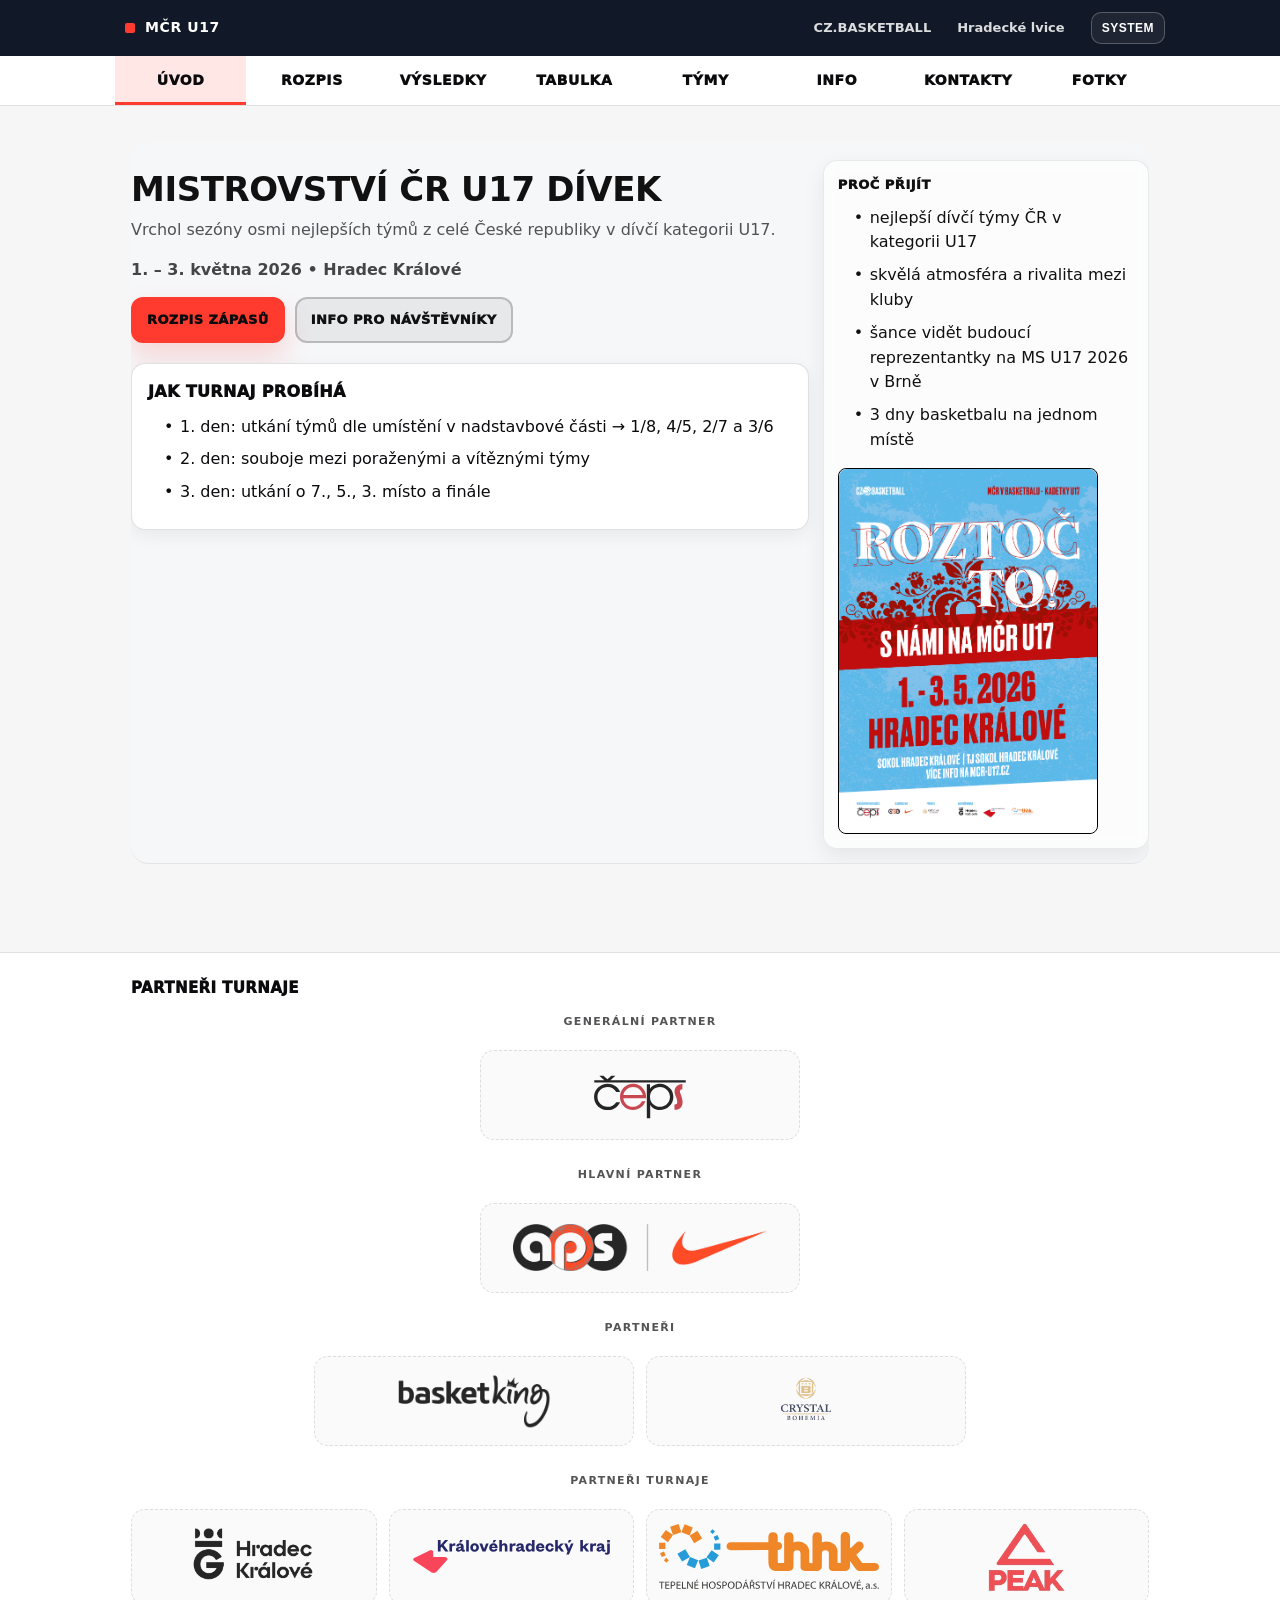
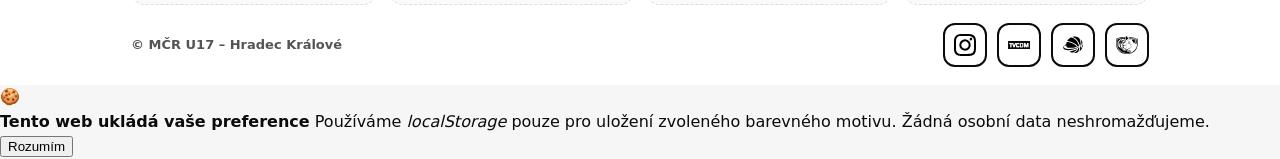
==== commit 4dd96032: "feat / Refactor: Changing the whole website and its pages into "almost" the same view as MČR U15 web" ====
--- a/index.html
+++ b/index.html
@@ -107,8 +107,8 @@
     <section class="hero">
       <div class="hero__text">
         <h1 class="h1">Mistrovství ČR U17 dívek</h1>
-        <p class="lead">
-          Vrchol sezóny nejlepších týmů Česka.  
+        <p class="muted">
+          Vrchol sezóny osmi nejlepších týmů z celé České republiky v dívčí kategorii U17.
         </p>
         <p class="lead">
           1. – 3. května 2026 • Hradec Králové
@@ -118,40 +118,35 @@
             <a class="btn btn--primary" href="pages/rozpis.html">Rozpis zápasů</a>
             <a class="btn btn--ghost" href="pages/info.html">Info pro návštěvníky</a>
           </div>
-      </div>
-
-      <div class="hero__panel">
-        <div class="panel">
-          <div class="panel__title">Proč přijít?</div>
-          <ul class="list">
-            <li>nejlepší dívčí týmy ČR v kategorii U17</li>
-            <li>skvělá atmosféra a rivalita mezi kluby</li>
-            <li>šance vidět budoucí reprezentantky</li>
-            <li>3 dny basketbalu na jednom místě</li>
-          </ul>
-        </div>
-      </div>
-    </section>
-
-    <!-- Grid cards -->
+
     <section class="grid">
       <article class="card">
         <h2 class="h2">Jak turnaj probíhá</h2>
         <ul class="list">
-          <li>1. den: 1-8, 4-5, 2-7, 3-6 (dle pořadí nastavbové části)</li>
-          <li>2. den: poražený 1/8 – 4/5, poražený 2/7 – 3/6, následně vítěz 2/7 – 3/6, vítěz 1/8 – 4/5</li>
-          <li>3. den: utkání o 7., 5., 3. místo a finále o titul</li>
+          <li>1. den: utkání týmů dle umístění v nadstavbové části → 1/8, 4/5, 2/7 a 3/6</li>
+          <li>2. den: souboje mezi poraženými a vítěznými týmy</li>
+          <li>3. den: utkání o 7., 5., 3. místo a finále</li>
         </ul>
       </article>
-
-      <article class="card card--accent">
-        <p class="muted">
-          Detailní organizační informace
-          zveřejníme přibližně dva týdny před začátkem turnaje.
-        </p>  
-      </article>
     </section>
-
+      </div>
+      
+      <div class="hero__panel">
+        <div class="panel">
+          <div class="panel__title">Proč přijít</div>
+          <ul class="list">
+            <li>nejlepší dívčí týmy ČR v kategorii U17</li>
+            <li>skvělá atmosféra a rivalita mezi kluby</li>
+            <li>šance vidět budoucí reprezentantky na MS U17 2026 v Brně</li>
+            <li>3 dny basketbalu na jednom místě</li>
+          </ul>
+          <a class="plakat-link" href="assets/docs/mcrU17Plakat.pdf" download="MČR-U17-2026-plakat.pdf">
+          <img class="plakat-img" src="assets/img/mcrU17Plakat.png" alt="Plakát MČR U17 2026">
+          <div class="plakat-overlay">⬇ Stáhnout plakát</div>
+        </a>
+        </div>
+      </div>
+    </section>
   </main>
 
 <footer class="footer">
@@ -169,8 +164,8 @@
 
 <div class="partners__general-label" style="margin-top:14px;">Hlavní Partner</div>
 <div class="partners__general">
-  <a class="partner" href="" target="_blank" rel="noopener" aria-label="PEAK">
-    <img src="assets/img/partners/logo-peak.avif" alt=PEAK" loading="lazy">
+  <a class="partner" href="https://www.athleteps.eu" target="_blank" rel="noopener" aria-label="APS / Nike">
+    <img src="assets/img/partners/logo-aps.png" alt="APS / Nike" loading="lazy">
   </a>
 </div>
 
@@ -195,8 +190,8 @@
   <a class="partner" href="https://www.thhk.cz" target="_blank" rel="noopener" aria-label="THHK">
     <img src="assets/img/partners/logo-thhk.svg" alt="Tepelné hospodářství Hradec Králové" loading="lazy">
   </a>
-  <a class="partner" href="https://www.athleteps.eu" target="_blank" rel="noopener" aria-label="APS / Nike">
-    <img src="assets/img/partners/logo-aps.png" alt="APS / Nike" loading="lazy">
+  <a class="partner" href="" target="_blank" rel="noopener" aria-label="PEAK">
+    <img src="assets/img/partners/logo-peak.avif" alt="PEAK" loading="lazy">
   </a>
 </div>
     </div>
@@ -224,6 +219,7 @@
 
   <script src="assets/js/theme.js"></script>
   <script src="assets/js/menu.js"></script>
+  <script src="assets/js/preferences.js"></script>
   
 </body>
 </html>
--- a/assets/css/base.css
+++ b/assets/css/base.css
@@ -1,6 +1,6 @@
 /* =========================
-   MČR U15 – style.css (clean)
-   ========================= */
+  MČR U15 – style.css (clean)
+  ========================= */
 
 /* ----- Tokens ----- */
 :root{
@@ -83,6 +83,7 @@
 }
 
 .muted{ color: var(--muted); margin: 0; margin-bottom: 15px; }
+
 .mini{
   margin-top: 10px;
   font-size: 13px;
@@ -209,7 +210,7 @@
   display:flex;
   gap:10px;
   flex-wrap:wrap;
-  margin-bottom: 12px;
+  margin: 12px 0 12px 0;
 }
 .btn{
   display:inline-flex;
@@ -261,6 +262,7 @@
   margin-bottom: 10px;
 }
 .kv{ display:grid; gap:10px; }
+
 .kv__row{
   display:flex;
   justify-content:space-between;
@@ -280,6 +282,15 @@
   padding: 8px 0 18px;
   margin-bottom: 20px;
 }
+
+.hero__text .grid{
+  display:grid;
+  grid-template-columns: 1fr;
+  gap: 14px;
+  padding: 8px 0 18px;
+  margin-bottom: 20px;
+}
+
 .card{
   overflow:hidden;
   background: var(--card);
@@ -845,6 +856,14 @@
   padding: 16px 32px;
 }
 
+.partner .mullerPharma {
+  max-width: 320px;
+  padding: 16px 32px;
+  height: 56px;
+  object-fit: contain;
+  opacity: .85;
+}
+
 .partners__general .partner img {
   height: 56px;
 }
@@ -1285,8 +1304,14 @@
   50%{ opacity:.4; }
 }
 
-.livebar{ display:flex; align-items:center; gap:.75rem; margin:.5rem 0 1rem; }
+.livebar{
+  display: flex; 
+  align-items: center; 
+  gap:v.75rem;
+}
+
 #btnLive[disabled]{ opacity:.5; cursor:not-allowed; }
+
 tr.is-next{ background: rgba(59,130,246,.08); outline: 1px solid rgba(59,130,246,.25); }
 
 /* ========== ROZPIS: LIVE / NEXT highlight ========== */
@@ -1396,7 +1421,7 @@
   display:flex;
   align-items:center;
   gap:12px;
-  margin: 12px 0 20px;
+  margin: 12px 0 12px;
   padding: 10px 14px;
   border-radius: 12px;
   background: rgba(0,0,0,.03);
@@ -4080,4 +4105,28 @@
   .quick-group {
     margin-bottom: 1rem;
   }
+}
+
+.team-info__note {
+  margin-top: 16px;
+}
+
+.team-note__label {
+  font-size: 0.85rem;
+  text-transform: uppercase;
+  color: #888;
+  margin-bottom: 6px;
+  letter-spacing: 0.5px;
+}
+
+.team-note__text {
+  padding-left: 12px;
+  border-left: 3px solid #ccc;
+  font-style: italic;
+  line-height: 1.6;
+  color: #ddd;
+}
+
+.team-note__text p {
+  margin: 0 0 8px 0;
 }
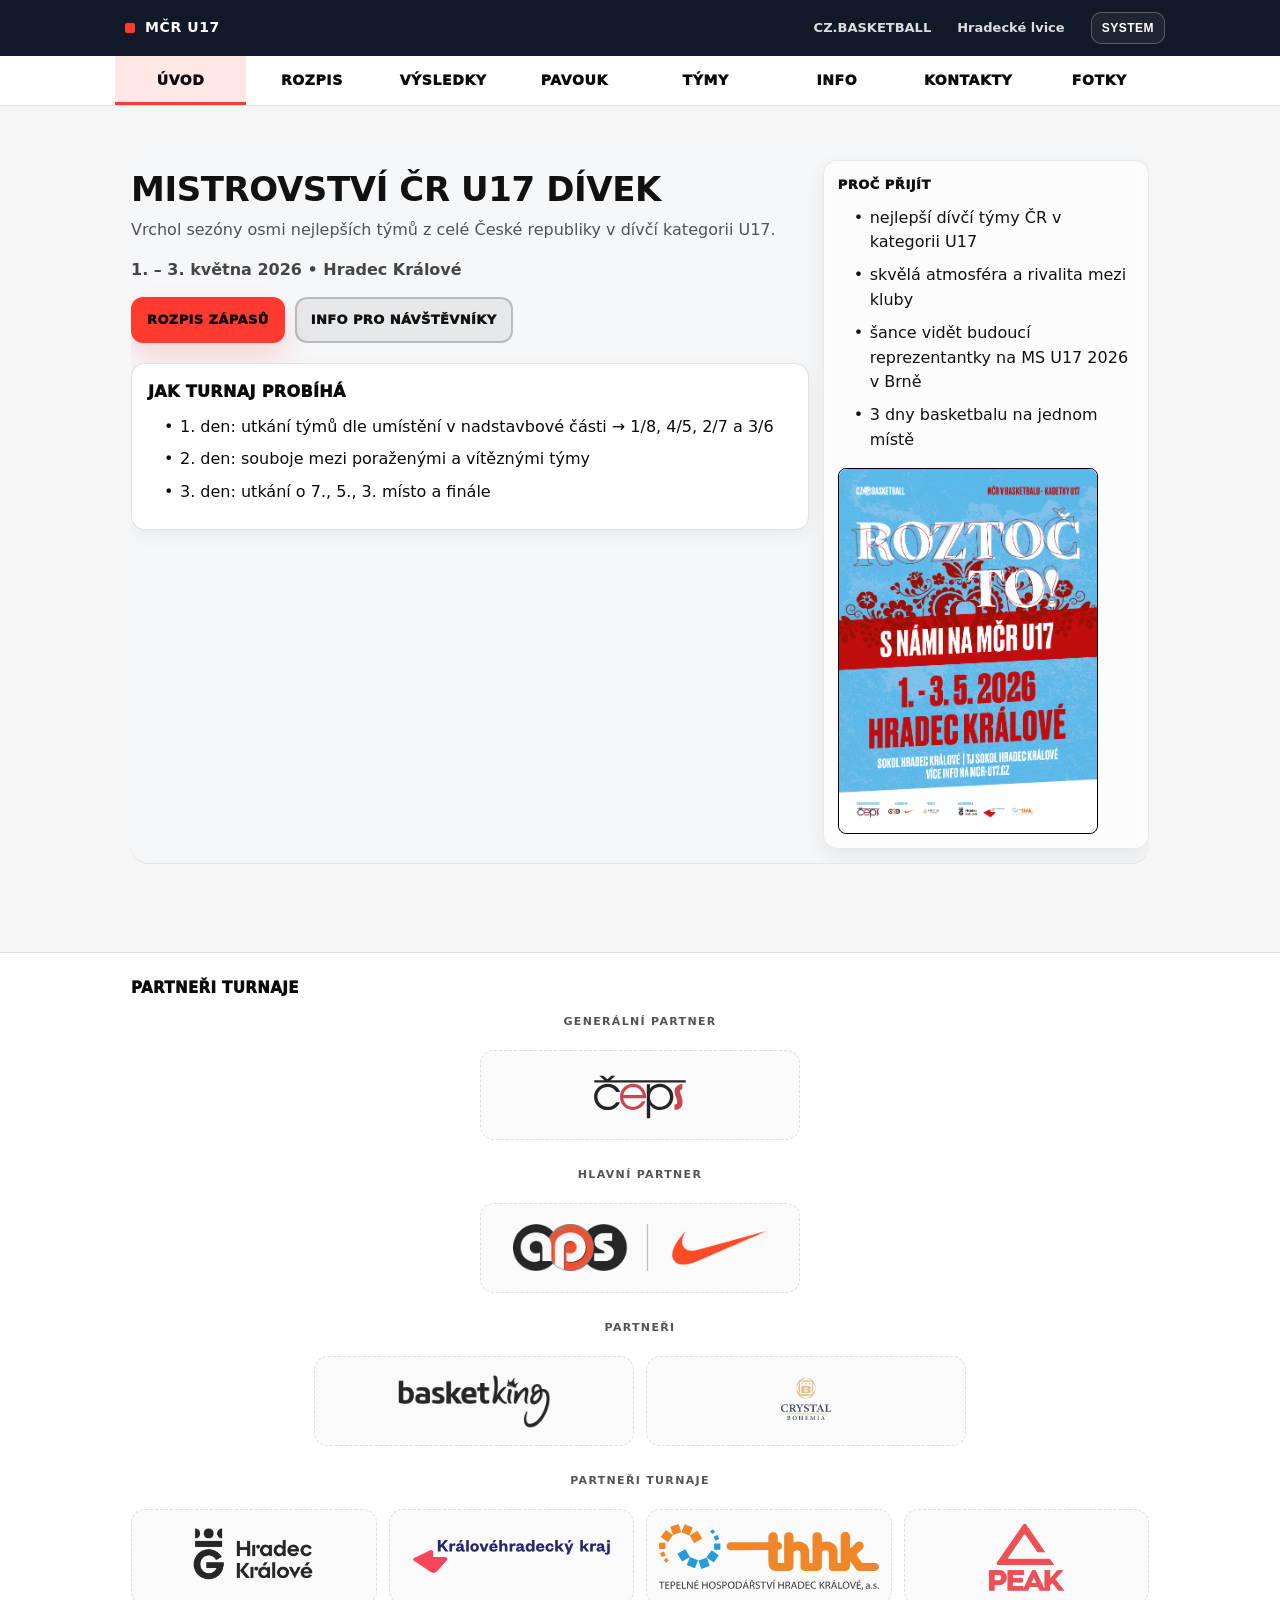
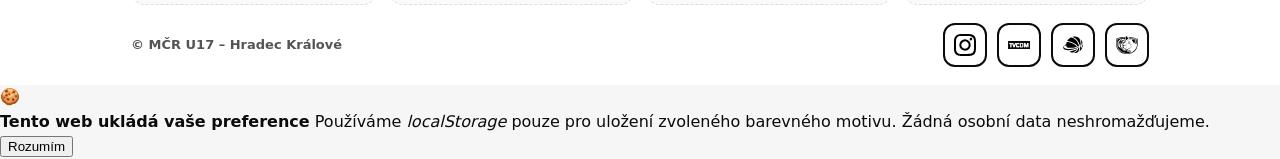
==== commit 6f430a64: "fix: Doing the same thing as on MČR U15 site" ====
--- a/index.html
+++ b/index.html
@@ -78,7 +78,7 @@
       <a class="menu__link" href="index.html">Úvod</a>
       <a class="menu__link" href="pages/rozpis.html">Rozpis</a>
       <a class="menu__link" href="pages/vysledky.html">Výsledky</a>
-      <a class="menu__link" href="pages/tabulka.html">Tabulka</a>
+      <a class="menu__link" href="pages/tabulka.html">Pavouk</a>
       <a class="menu__link" href="pages/tymy.html">Týmy</a>
       <a class="menu__link" href="pages/info.html">Info</a>
       <a class="menu__link" href="pages/kontakty.html">Kontakty</a>
@@ -93,7 +93,7 @@
       <a class="nav__item is-active" href="index.html">Úvod</a>
       <a class="nav__item" href="pages/rozpis.html">Rozpis</a>
       <a class="nav__item" href="pages/vysledky.html">Výsledky</a>
-      <a class="nav__item" href="pages/tabulka.html">Tabulka</a>
+      <a class="nav__item" href="pages/tabulka.html">Pavouk</a>
       <a class="nav__item" href="pages/tymy.html">Týmy</a>
       <a class="nav__item" href="pages/info.html">Info</a>
       <a class="nav__item" href="pages/kontakty.html">Kontakty</a>
--- a/assets/css/base.css
+++ b/assets/css/base.css
@@ -1,6 +1,6 @@
 /* =========================
-  MČR U15 – style.css (clean)
-  ========================= */
+   MČR U15 – style.css (clean)
+   ========================= */
 
 /* ----- Tokens ----- */
 :root{
@@ -4121,12 +4121,83 @@
 
 .team-note__text {
   padding-left: 12px;
-  border-left: 3px solid #ccc;
+  border-left: 3px solid var(--line);
   font-style: italic;
   line-height: 1.6;
-  color: #ddd;
+  color: var(--muted);
 }
 
 .team-note__text p {
   margin: 0 0 8px 0;
+}
+
+/* ── Pavouk ── */
+.brk { display: flex; flex-direction: column; gap: 40px; margin-top: 8px; }
+
+.brk__section-title {
+  font-size: 0.72rem; font-weight: 700; text-transform: uppercase;
+  letter-spacing: 0.1em; color: var(--muted); margin: 0 0 14px 0;
+}
+
+.brk__grid {
+  display: grid;
+  grid-template-columns: 1fr 60px 1fr;
+  align-items: center;
+}
+
+.brk__day {
+  font-size: 0.72rem; font-weight: 700; text-transform: uppercase;
+  letter-spacing: 0.08em; color: var(--muted); margin: 0 0 10px 0;
+}
+
+.brk__col { display: flex; flex-direction: column; gap: 12px; }
+
+.brk__conn {
+  position: relative;
+  display: flex; flex-direction: column;
+  align-self: stretch;
+  justify-content: space-around;
+  padding-top: 28px; /* kompenzace .brk__day */
+}
+
+/* svislá linka */
+.brk__conn::before {
+  content: ""; position: absolute;
+  left: 50%; transform: translateX(-50%);
+  top: 28px; bottom: 0;
+  width: 2px; background: var(--line);
+}
+
+.brk__conn-row { display: flex; align-items: center; justify-content: center; flex: 1; }
+
+.brk__conn-label {
+  font-size: 0.65rem; color: var(--muted);
+  background: var(--bg); padding: 2px 5px;
+  border-radius: 4px; white-space: nowrap; position: relative; z-index: 1;
+}
+
+/* Karta zápasu */
+.brk-card {
+  border: 1px solid var(--line); border-radius: var(--r-md);
+  background: var(--card); padding: 12px 14px;
+  display: flex; flex-direction: column; gap: 5px;
+  box-shadow: var(--sh-sm);
+}
+.brk-card--live { border-color: var(--accent); box-shadow: 0 0 0 2px rgba(255,59,48,.15), var(--sh-sm); }
+
+.brk-card__head { display: flex; justify-content: space-between; align-items: center; margin-bottom: 3px; }
+.brk-card__label { font-size: 0.68rem; font-weight: 700; text-transform: uppercase; letter-spacing: 0.06em; color: var(--muted); }
+.brk-card__time  { font-size: 0.68rem; color: var(--muted); font-variant-numeric: tabular-nums; }
+
+.brk-card__team { font-size: 0.9rem; font-weight: 600; color: var(--ink); line-height: 1.3; }
+.brk-card__team--win { color: var(--accent); }
+
+.brk-card__score { font-size: 1.05rem; font-weight: 700; color: var(--ink); margin-top: 5px; font-variant-numeric: tabular-nums; }
+
+.brk-ph { color: var(--muted); font-style: italic; font-weight: 400; }
+
+@media (max-width: 600px) {
+  .brk__grid { grid-template-columns: 1fr; gap: 6px; }
+  .brk__conn { flex-direction: row; padding-top: 0; height: auto; }
+  .brk__conn::before { display: none; }
 }
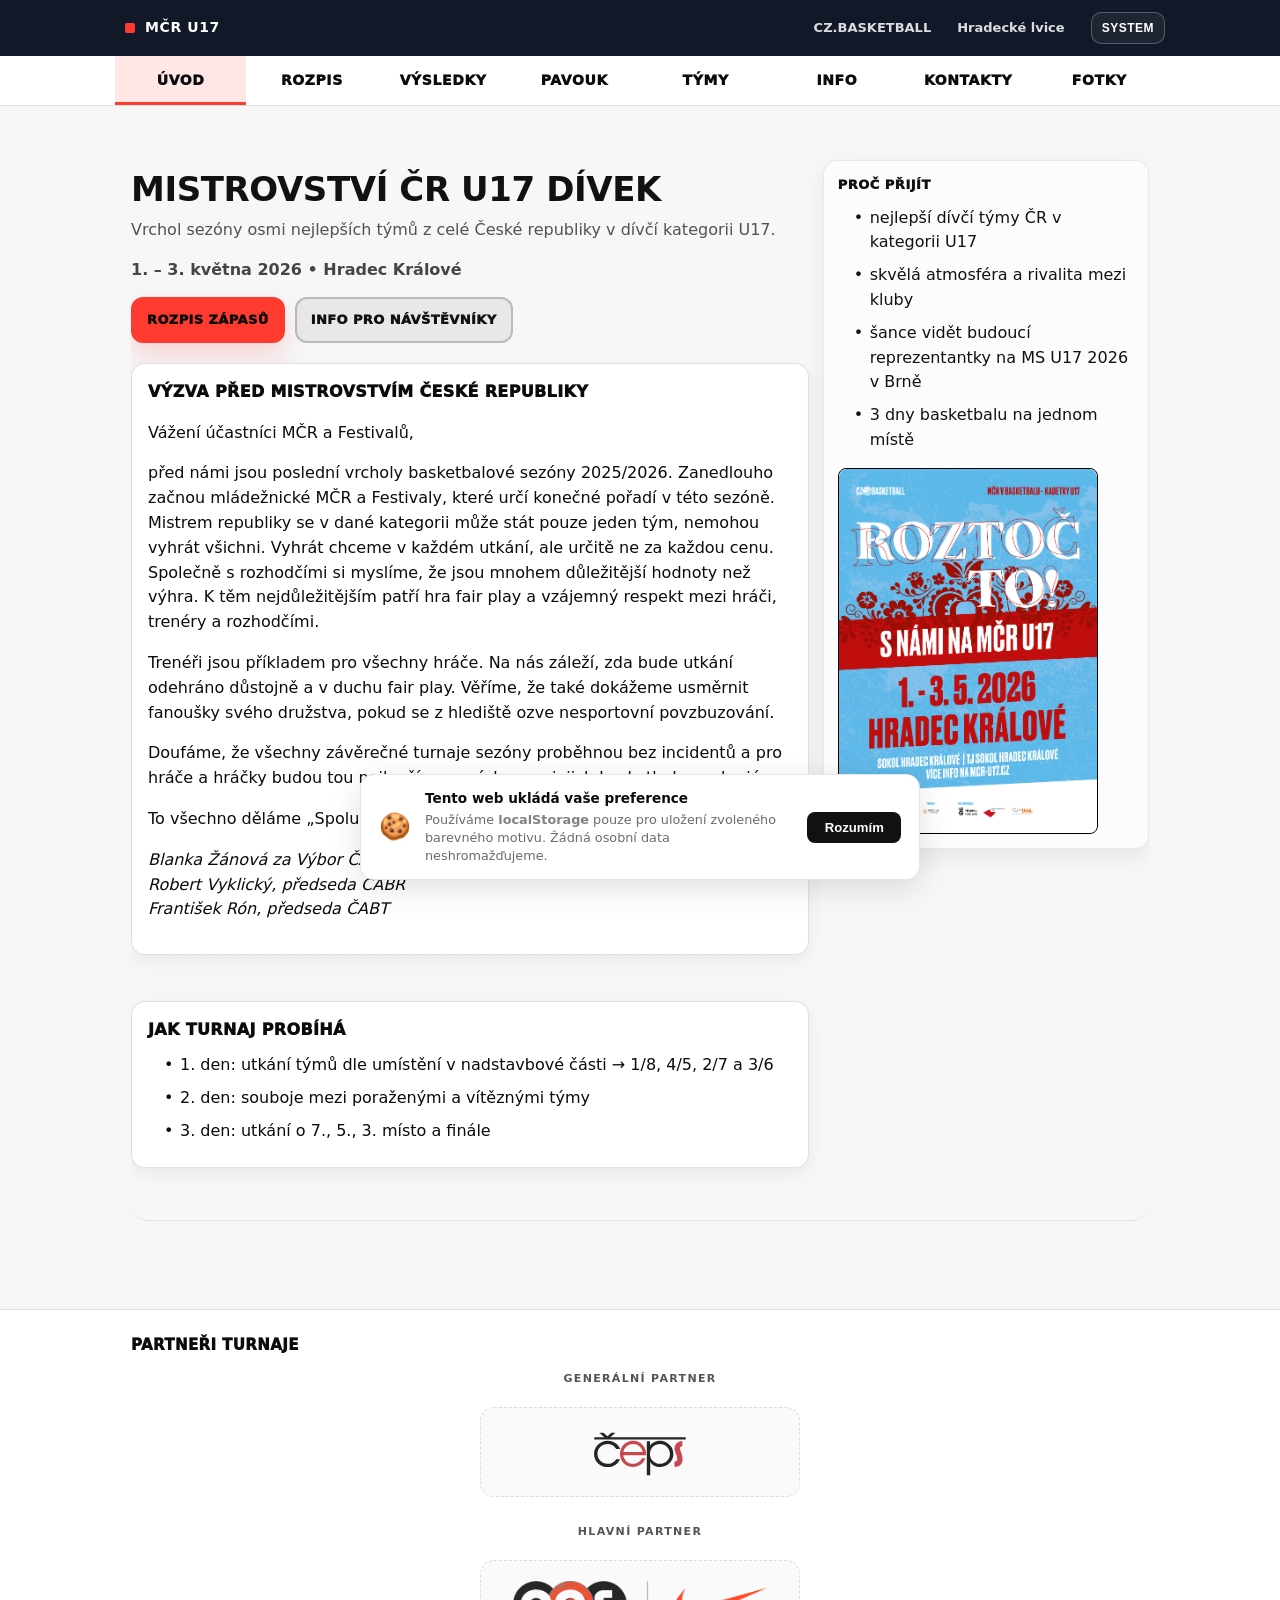
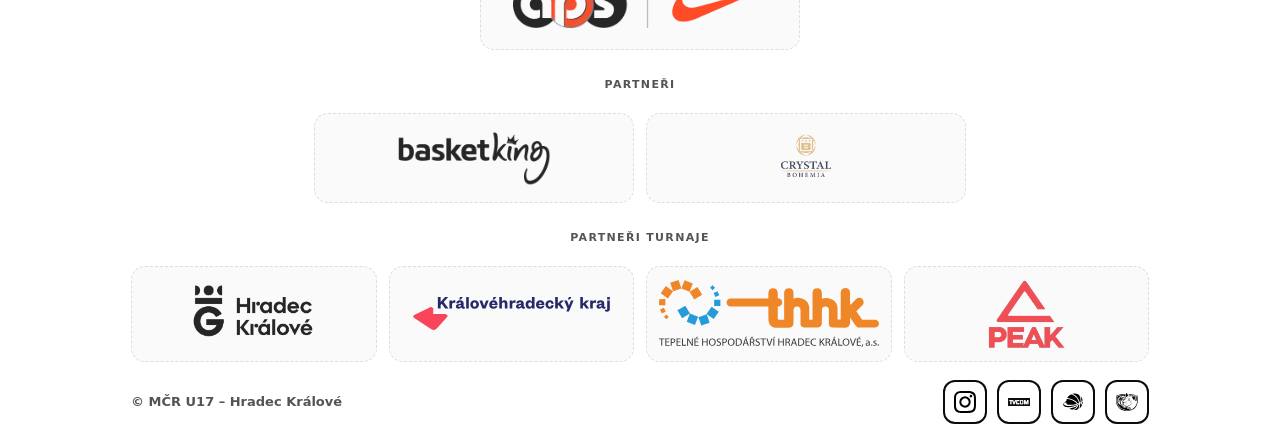
==== commit c72f7be1: "feat: Adding teams and their roster, photo and links - Pushing teams into the schedule and updating " ====
--- a/index.html
+++ b/index.html
@@ -34,6 +34,7 @@
   <link rel="stylesheet" href="assets/css/screen.css" media="screen">
   <link rel="stylesheet" href="assets/css/dark.css">
   <link rel="stylesheet" href="assets/css/print.css" media="print">
+  <link rel="stylesheet" href="../assets/css/preferences.css">
 
 </head>
 <body>
@@ -118,6 +119,27 @@
             <a class="btn btn--primary" href="pages/rozpis.html">Rozpis zápasů</a>
             <a class="btn btn--ghost" href="pages/info.html">Info pro návštěvníky</a>
           </div>
+
+<section class="grid">
+        <article class="card">
+          <h2 class="h2">Výzva před Mistrovstvím České republiky</h2>
+            <p>Vážení účastníci MČR a Festivalů,</p>
+
+<p>před námi jsou poslední vrcholy basketbalové sezóny 2025/2026. Zanedlouho začnou mládežnické MČR a Festivaly, které určí konečné pořadí v této sezóně. Mistrem republiky se v dané kategorii může stát pouze jeden tým, nemohou vyhrát všichni. Vyhrát chceme v každém utkání, ale určitě ne za každou cenu. Společně s rozhodčími si myslíme, že jsou mnohem důležitější hodnoty než výhra. K těm nejdůležitějším patří hra fair play a vzájemný respekt mezi hráči, trenéry a rozhodčími.</p>
+
+<p>Trenéři jsou příkladem pro všechny hráče. Na nás záleží, zda bude utkání odehráno důstojně a v duchu fair play. Věříme, že také dokážeme usměrnit fanoušky svého družstva, pokud se z hlediště ozve nesportovní povzbuzování.</p>
+
+<p>Doufáme, že všechny závěrečné turnaje sezóny proběhnou bez incidentů a pro hráče a hráčky budou tou nejlepší vzpomínkou na jejich basketbalovou kariéru.</p>
+
+<p>To všechno děláme „Spolu a s respektem“.</p>
+
+<p><i>Blanka Žánová za Výbor ČABT<br>                                                     
+
+Robert Vyklický, předseda ČABR<br>
+
+František Rón, předseda ČABT</i></p>
+        </article>
+      </section>
 
     <section class="grid">
       <article class="card">
--- a/assets/css/preferences.css
+++ b/assets/css/preferences.css
@@ -0,0 +1,119 @@
+/* ── Cookie consent banner ── */
+
+#site-notice {
+  position: fixed;
+  bottom: 1.25rem;
+  left: 1rem;
+  right: 1rem;
+  max-width: 560px;
+  margin-left: auto;
+  margin-right: auto;
+  z-index: 9999;
+  opacity: 0;
+  visibility: hidden;
+  transition: opacity 0.35s ease, visibility 0.35s ease;
+  box-sizing: border-box;
+}
+
+#site-notice.is-visible {
+  opacity: 1;
+  visibility: visible;
+}
+
+#site-notice.is-hiding {
+  opacity: 0;
+  visibility: hidden;
+}
+
+.site-notice__inner {
+  display: flex;
+  align-items: center;
+  gap: 0.9rem;
+  padding: 0.9rem 1.1rem;
+  border-radius: 14px;
+  border: 1px solid rgba(255, 255, 255, 0.1);
+  background: #1e1e1e;
+  box-shadow: 0 8px 32px rgba(0, 0, 0, 0.45);
+  box-sizing: border-box;
+  width: 100%;
+}
+
+[data-theme="light"] .site-notice__inner {
+  background: #ffffff;
+  border-color: rgba(0, 0, 0, 0.1);
+  box-shadow: 0 8px 32px rgba(0, 0, 0, 0.12);
+}
+
+.site-notice__icon {
+  font-size: 1.6rem;
+  flex-shrink: 0;
+  line-height: 1;
+}
+
+.site-notice__text {
+  flex: 1;
+  min-width: 0;
+  display: flex;
+  flex-direction: column;
+  gap: 0.15rem;
+  font-size: 0.8rem;
+  line-height: 1.4;
+}
+
+.site-notice__text strong {
+  font-size: 0.85rem;
+  font-weight: 700;
+}
+
+.site-notice__text span {
+  opacity: 0.6;
+}
+
+.site-notice__text em {
+  font-style: normal;
+  font-weight: 600;
+  opacity: 0.85;
+}
+
+.site-notice__actions {
+  flex-shrink: 0;
+}
+
+.notice-btn {
+  cursor: pointer;
+  border: none;
+  border-radius: 8px;
+  padding: 0.5rem 1.1rem;
+  font-size: 0.82rem;
+  font-weight: 700;
+  background: #fff;
+  color: #111;
+  transition: opacity 0.15s, transform 0.1s;
+  white-space: nowrap;
+}
+
+[data-theme="light"] .notice-btn {
+  background: #111;
+  color: #fff;
+}
+
+.notice-btn:hover {
+  opacity: 0.85;
+  transform: scale(1.03);
+}
+
+@media (max-width: 480px) {
+  .site-notice__inner {
+    flex-wrap: wrap;
+  }
+
+  .site-notice__actions {
+    width: 100%;
+  }
+
+  .notice-btn {
+    width: 100%;
+    text-align: center;
+    padding: 0.6rem;
+  }
+}
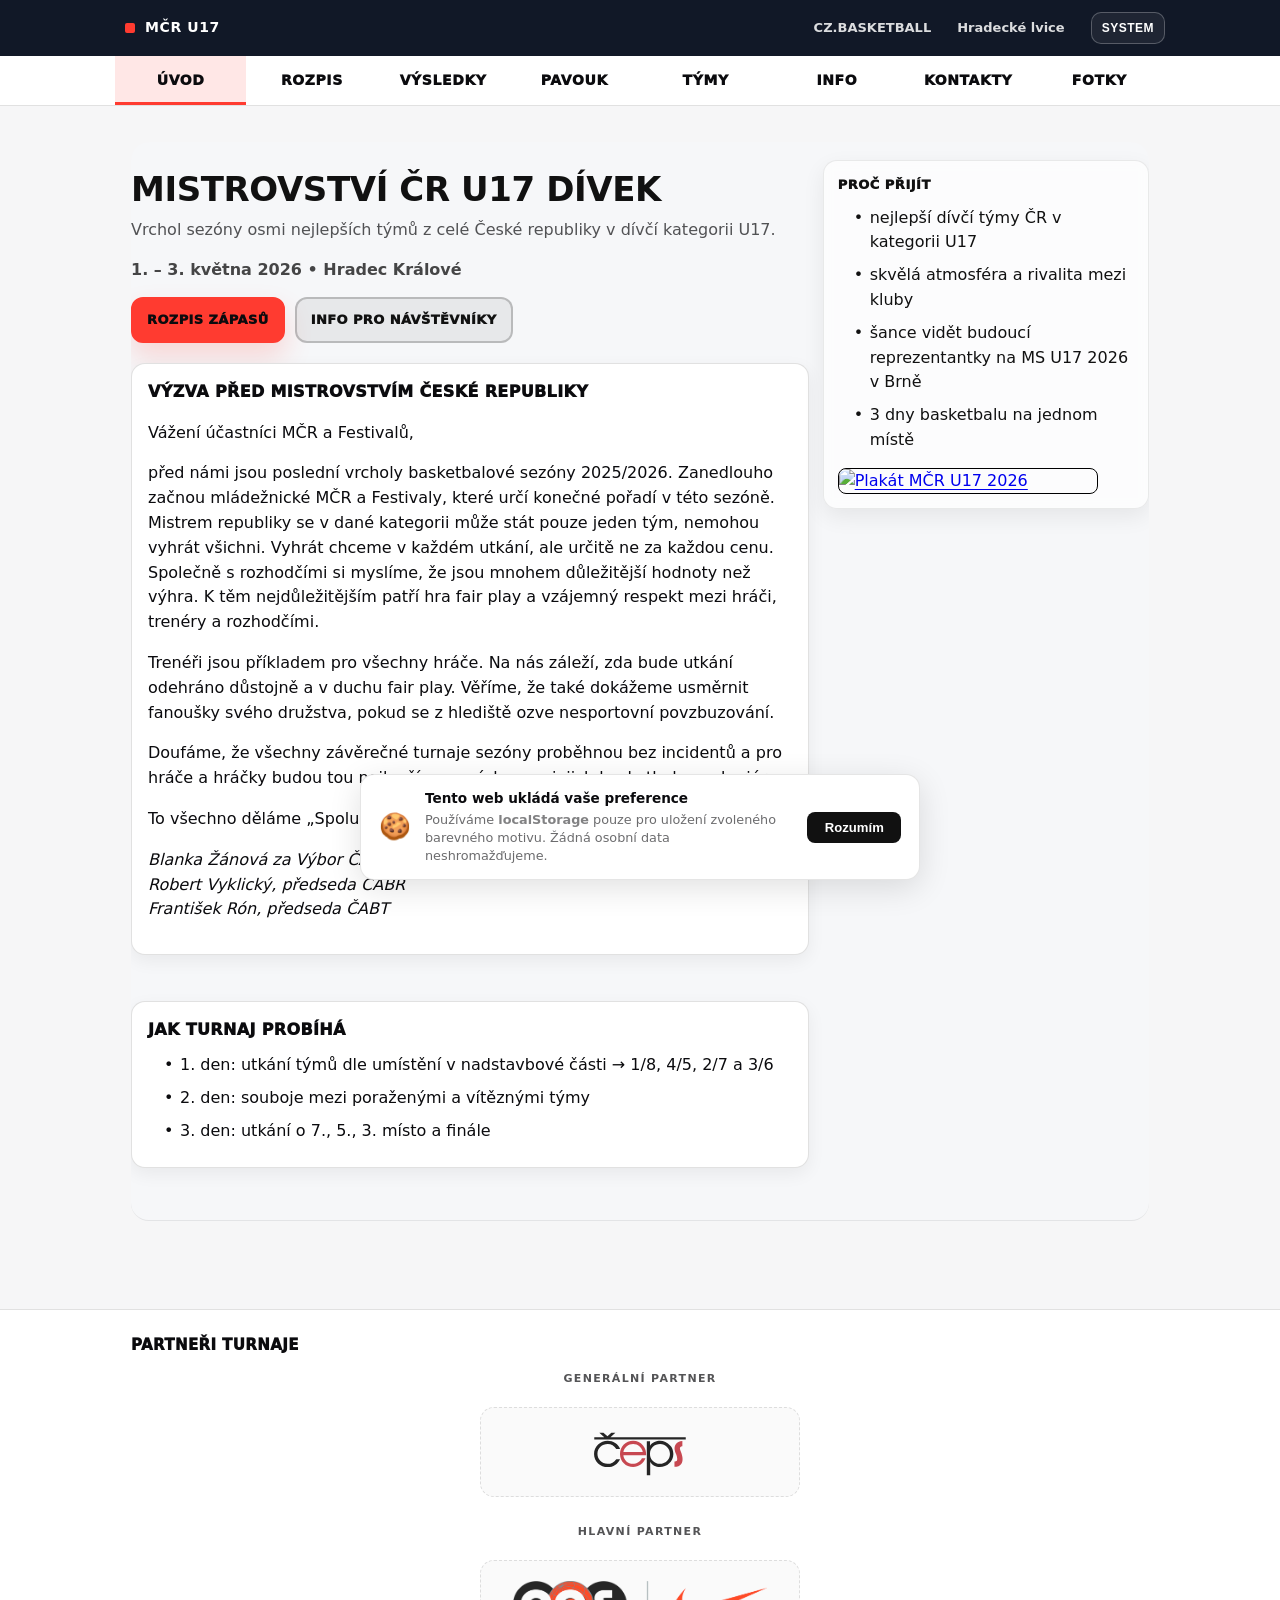
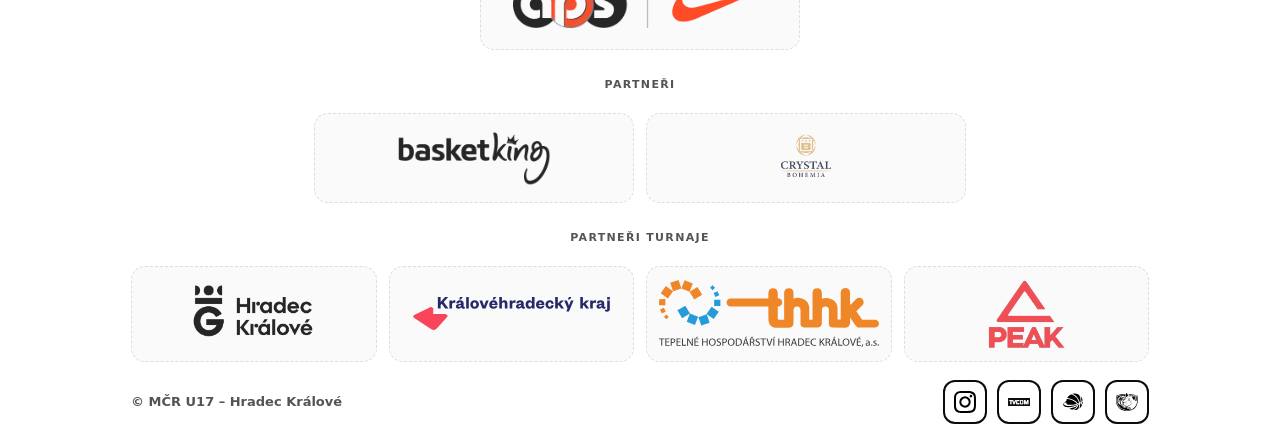
==== commit 16e571a9: "feat: Favicon pics update, adding them to pages, updating the schedul of the tournament Co-authored-" ====
--- a/index.html
+++ b/index.html
@@ -24,11 +24,23 @@
   <meta property="og:image:height" content="630">
   <meta property="og:image:alt" content="MČR U17 – dívky v basketbalu">
 
-  <link rel="icon" href="assets/img/favicon.ico">
-  <link rel="apple-touch-icon" sizes="180x180" href="assets/img/apple-touch-icon.png">
+  <link rel="apple-touch-icon" sizes="57x57" href="assets/img/apple-icon-57x57.png">
+  <link rel="apple-touch-icon" sizes="60x60" href="assets/img/apple-icon-60x60.png">
+  <link rel="apple-touch-icon" sizes="72x72" href="assets/img/apple-icon-72x72.png">
+  <link rel="apple-touch-icon" sizes="76x76" href="assets/img/apple-icon-76x76.png">
+  <link rel="apple-touch-icon" sizes="114x114" href="assets/img/apple-icon-114x114.png">
+  <link rel="apple-touch-icon" sizes="120x120" href="assets/img/apple-icon-120x120.png">
+  <link rel="apple-touch-icon" sizes="144x144" href="assets/img/apple-icon-144x144.png">
+  <link rel="apple-touch-icon" sizes="152x152" href="assets/img/apple-icon-152x152.png">
+  <link rel="apple-touch-icon" sizes="180x180" href="assets/img/apple-icon-180x180.png">
+  <link rel="icon" type="image/png" sizes="192x192"  href="assets/img/android-icon-192x192.png">
   <link rel="icon" type="image/png" sizes="32x32" href="assets/img/favicon-32x32.png">
+  <link rel="icon" type="image/png" sizes="96x96" href="assets/img/favicon-96x96.png">
   <link rel="icon" type="image/png" sizes="16x16" href="assets/img/favicon-16x16.png">
-  <link rel="manifest" href="assets/img/site.webmanifest">
+  <link rel="manifest" href="assets/img/manifest.json">
+  <meta name="msapplication-TileColor" content="#ffffff">
+  <meta name="msapplication-TileImage" content="assets/img/ms-icon-144x144.png">
+  <meta name="theme-color" content="#ffffff">
 
   <link rel="stylesheet" href="assets/css/base.css">
   <link rel="stylesheet" href="assets/css/screen.css" media="screen">
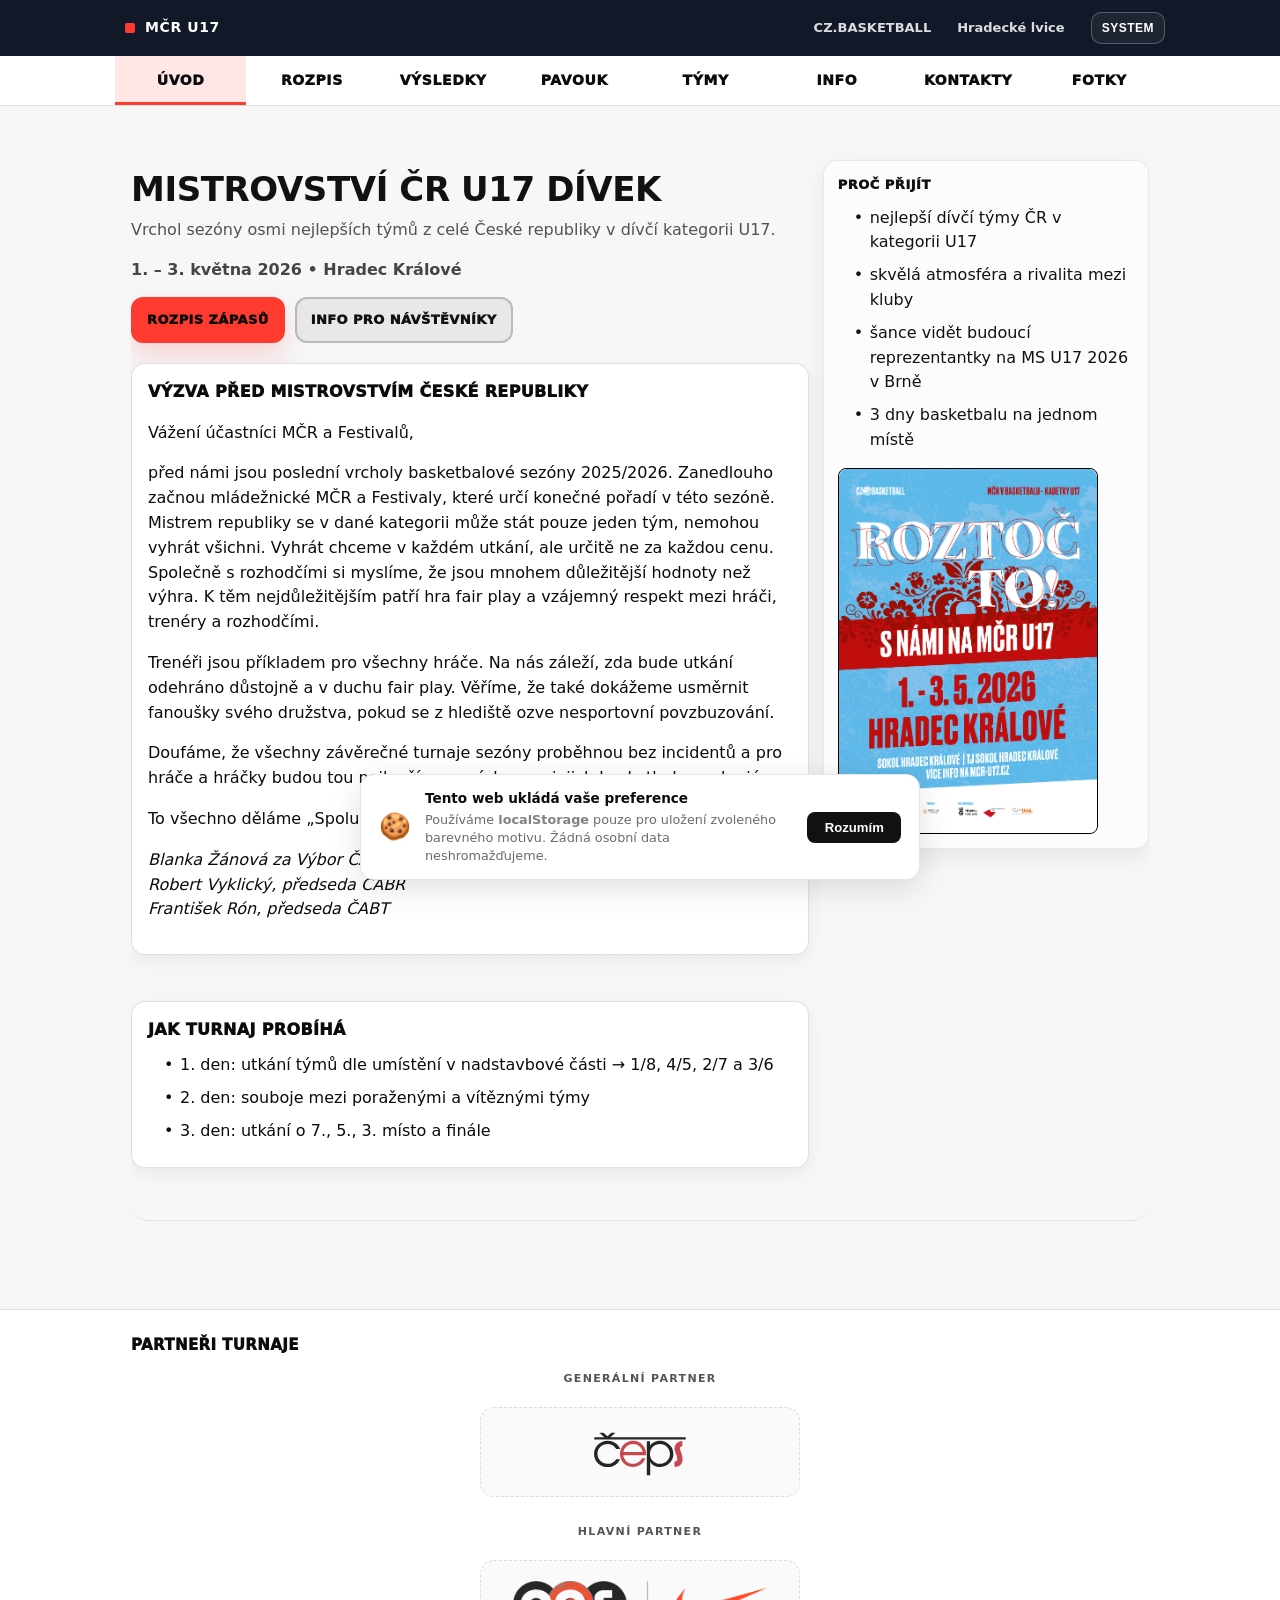
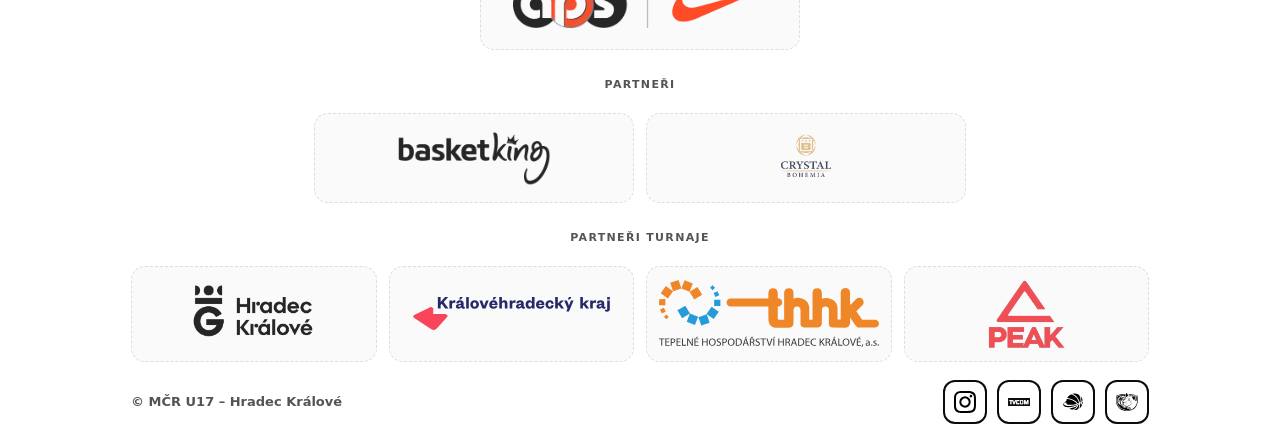
==== commit 31e00e32: "fix: new Instagram link / profile for MČR U17" ====
--- a/index.html
+++ b/index.html
@@ -234,7 +234,7 @@
       <div class="footer__left">© MČR U17 – Hradec Králové</div>
 
       <div class="socialbar" aria-label="Odkazy">
-        <a class="socialbtn" href="https://www.instagram.com/mcru15.cz/" target="_blank" rel="noopener" aria-label="Instagram">
+        <a class="socialbtn" href="https://www.instagram.com/mcr_u17_2026/" target="_blank" rel="noopener" aria-label="Instagram">
           <img src="assets/img/social/instagram.svg" onerror="this.style.display='none'" alt="Instagram">
         </a>
         <a class="socialbtn socialbtn--tvcom" href="https://www.tvcom.cz/" target="_blank" rel="noopener" aria-label="TVcom">
--- a/assets/css/base.css
+++ b/assets/css/base.css
@@ -3233,8 +3233,9 @@
 .team-info__logo img{
   width: 72px;
   height: 72px;
+  padding: 1px;
   border-radius: 16px;
-  object-fit: cover;
+  object-fit: contain;
   border: 1px solid rgba(255,255,255,.12);
   background: rgba(255,255,255,.03);
 }
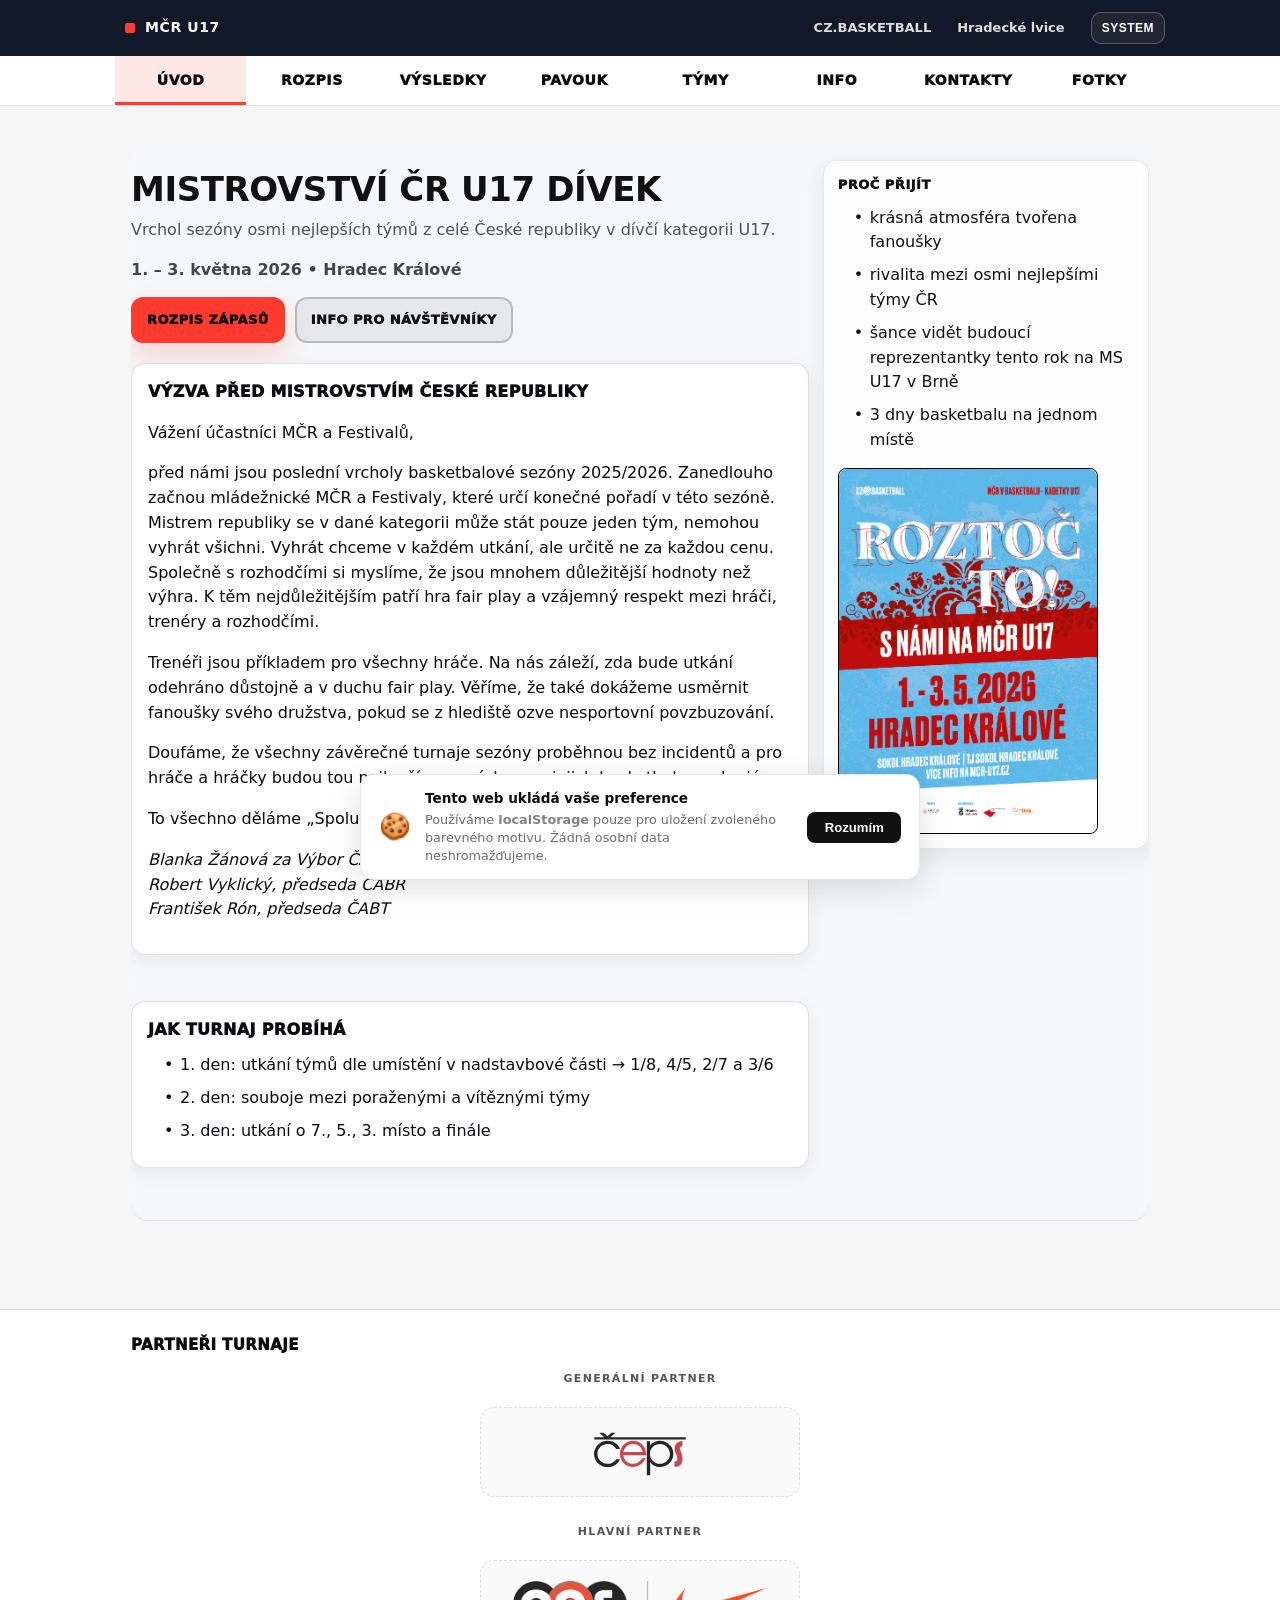
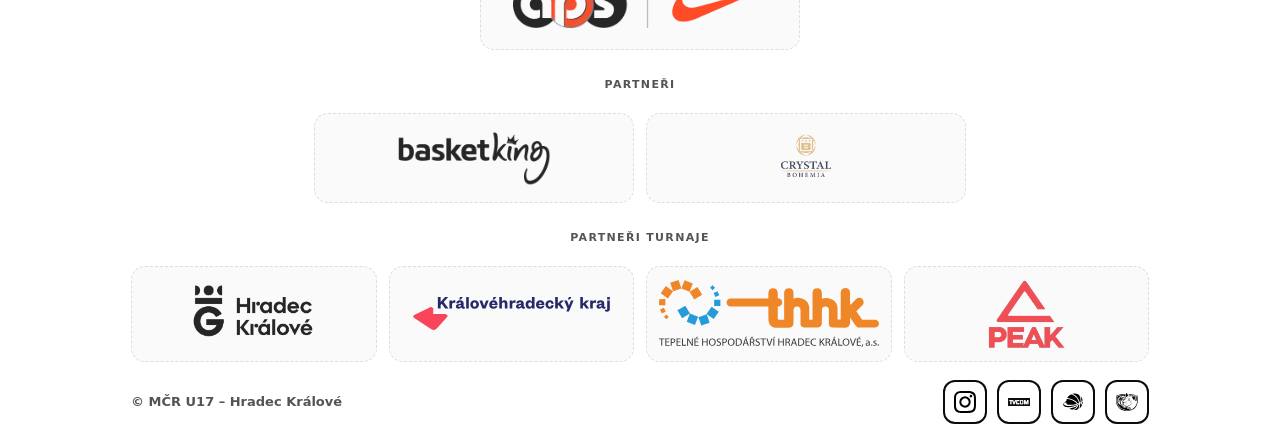
==== commit d62fbf7c: "feat: "Why come" list update Co-authored-by: Copilot <copilot@github.com>" ====
--- a/index.html
+++ b/index.html
@@ -169,9 +169,9 @@
         <div class="panel">
           <div class="panel__title">Proč přijít</div>
           <ul class="list">
-            <li>nejlepší dívčí týmy ČR v kategorii U17</li>
-            <li>skvělá atmosféra a rivalita mezi kluby</li>
-            <li>šance vidět budoucí reprezentantky na MS U17 2026 v Brně</li>
+            <li>krásná atmosféra tvořena fanoušky</li>
+            <li>rivalita mezi osmi nejlepšími týmy ČR</li>
+            <li>šance vidět budoucí reprezentantky tento rok na MS U17 v Brně</li>
             <li>3 dny basketbalu na jednom místě</li>
           </ul>
           <a class="plakat-link" href="assets/docs/mcrU17Plakat.pdf" download="MČR-U17-2026-plakat.pdf">
--- a/assets/css/base.css
+++ b/assets/css/base.css
@@ -3233,7 +3233,7 @@
 .team-info__logo img{
   width: 72px;
   height: 72px;
-  padding: 1px;
+  padding: 6px;
   border-radius: 16px;
   object-fit: contain;
   border: 1px solid rgba(255,255,255,.12);
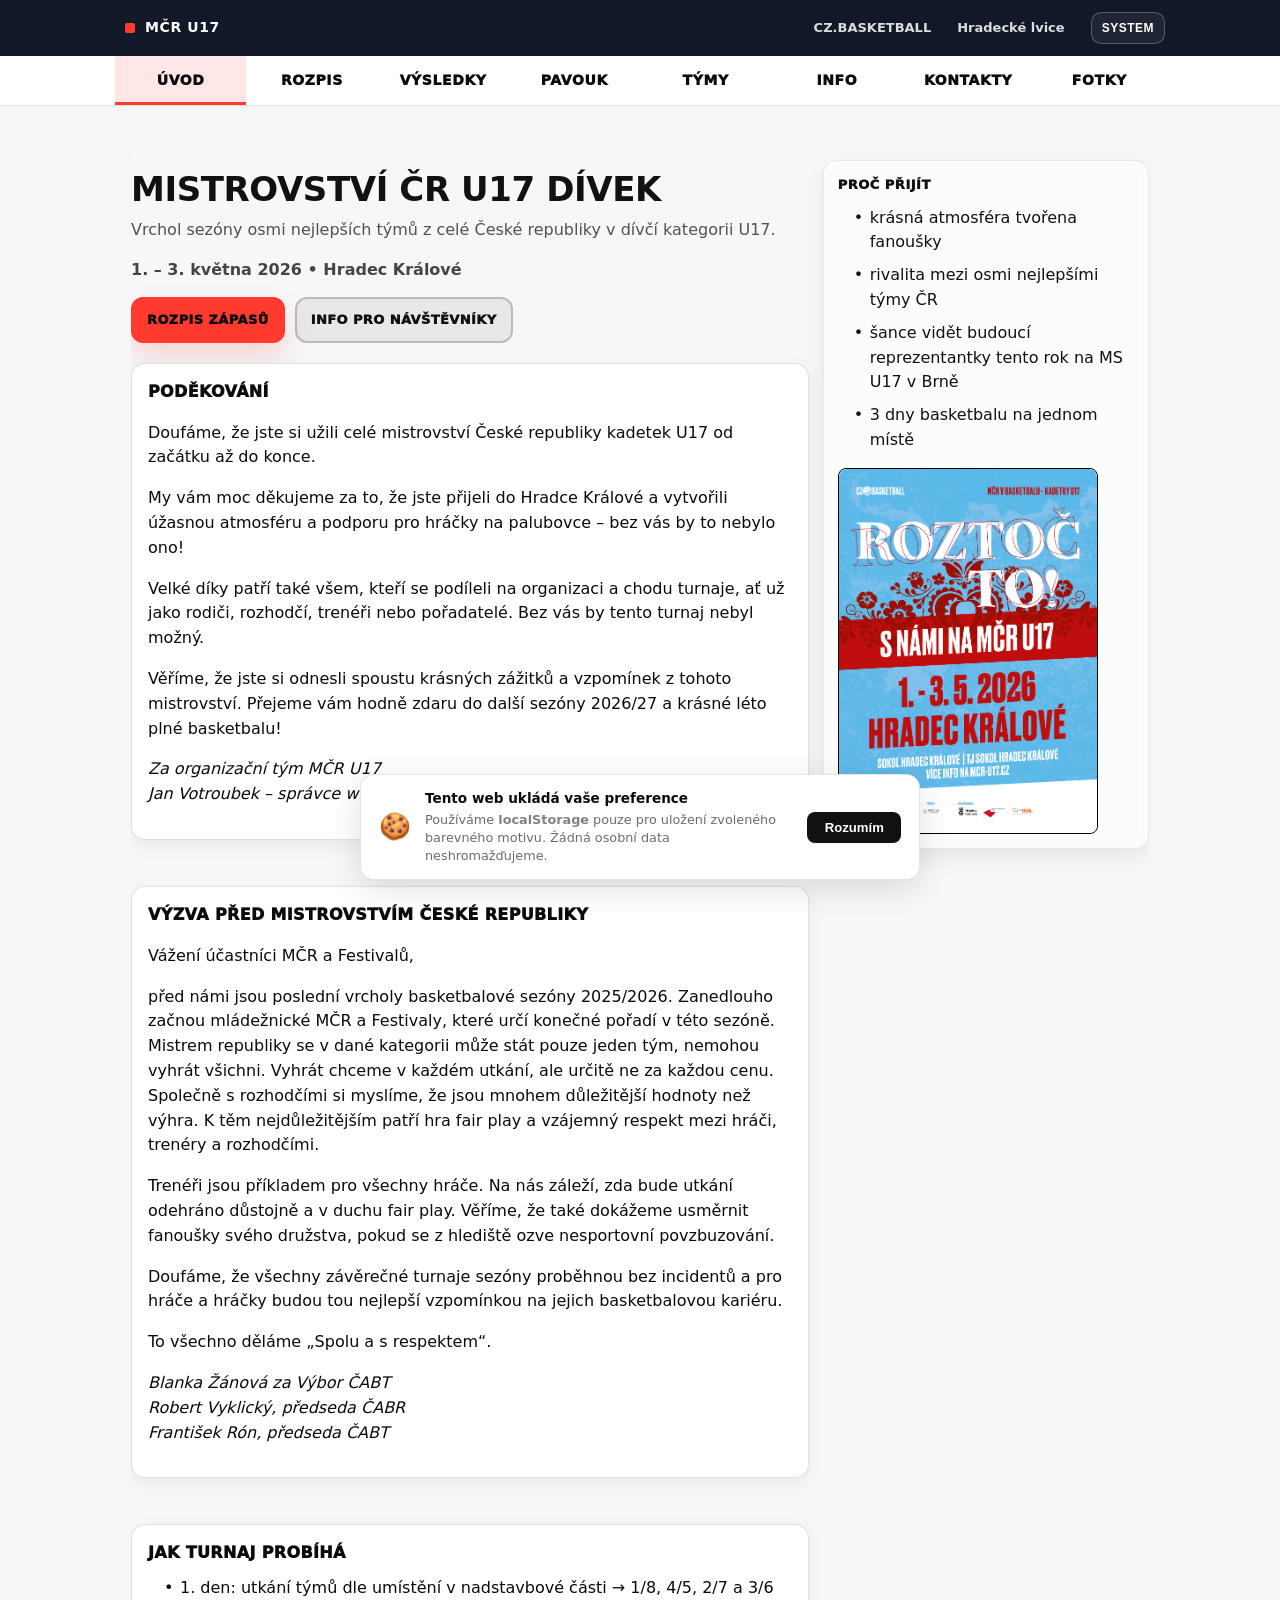
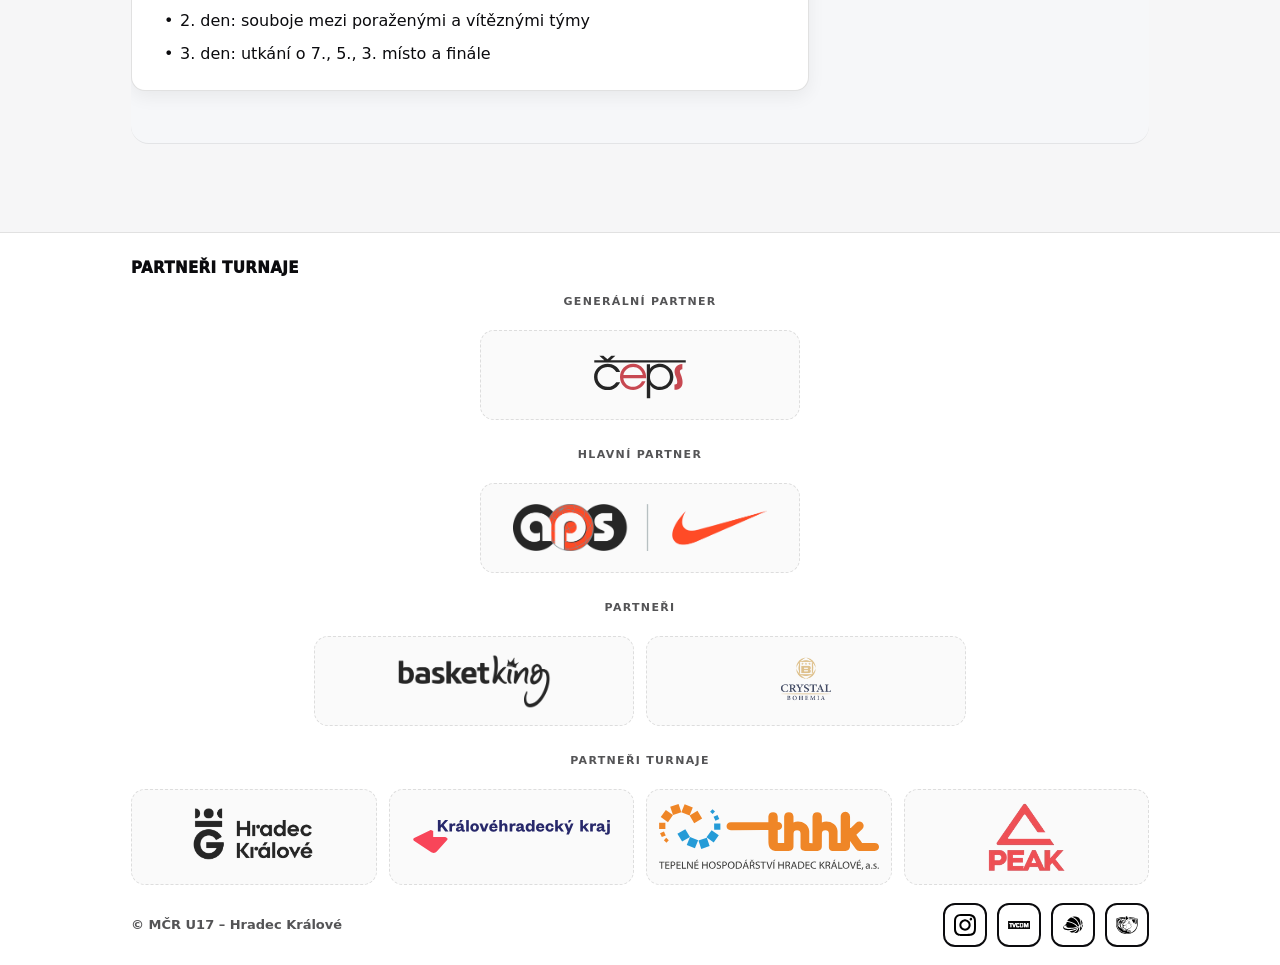
==== commit 7889cfba: "Adding thanks after the Final8 tournament" ====
--- a/index.html
+++ b/index.html
@@ -132,25 +132,39 @@
             <a class="btn btn--ghost" href="pages/info.html">Info pro návštěvníky</a>
           </div>
 
-<section class="grid">
+      <section class="grid">
+        <article class="card">
+          <h2 class="h2">Poděkování</h2>
+            <p>Doufáme, že jste si užili celé mistrovství České republiky kadetek U17 od začátku až do konce.</p>
+            <p>My vám moc děkujeme za to, že jste přijeli do Hradce Králové a vytvořili úžasnou atmosféru a podporu pro hráčky na palubovce – bez vás by to nebylo ono!</p>
+            <p>Velké díky patří také všem, kteří se podíleli na organizaci a chodu turnaje, ať už jako rodiči, rozhodčí, trenéři nebo pořadatelé. Bez vás by tento turnaj nebyl možný.</p>
+            <p>Věříme, že jste si odnesli spoustu krásných zážitků a vzpomínek z tohoto mistrovství. Přejeme vám hodně zdaru do další sezóny 2026/27 a krásné léto plné basketbalu!</p>
+            <p>
+            <i>Za organizační tým MČR U17<br>
+            Jan Votroubek – správce webových stránek a vysílání TVCOM<br>
+          </i></p>
+          </article>
+      </section>
+
+      <section class="grid">
         <article class="card">
           <h2 class="h2">Výzva před Mistrovstvím České republiky</h2>
             <p>Vážení účastníci MČR a Festivalů,</p>
 
-<p>před námi jsou poslední vrcholy basketbalové sezóny 2025/2026. Zanedlouho začnou mládežnické MČR a Festivaly, které určí konečné pořadí v této sezóně. Mistrem republiky se v dané kategorii může stát pouze jeden tým, nemohou vyhrát všichni. Vyhrát chceme v každém utkání, ale určitě ne za každou cenu. Společně s rozhodčími si myslíme, že jsou mnohem důležitější hodnoty než výhra. K těm nejdůležitějším patří hra fair play a vzájemný respekt mezi hráči, trenéry a rozhodčími.</p>
-
-<p>Trenéři jsou příkladem pro všechny hráče. Na nás záleží, zda bude utkání odehráno důstojně a v duchu fair play. Věříme, že také dokážeme usměrnit fanoušky svého družstva, pokud se z hlediště ozve nesportovní povzbuzování.</p>
-
-<p>Doufáme, že všechny závěrečné turnaje sezóny proběhnou bez incidentů a pro hráče a hráčky budou tou nejlepší vzpomínkou na jejich basketbalovou kariéru.</p>
-
-<p>To všechno děláme „Spolu a s respektem“.</p>
-
-<p><i>Blanka Žánová za Výbor ČABT<br>                                                     
-
-Robert Vyklický, předseda ČABR<br>
-
-František Rón, předseda ČABT</i></p>
-        </article>
+            <p>před námi jsou poslední vrcholy basketbalové sezóny 2025/2026. Zanedlouho začnou mládežnické MČR a Festivaly, které určí konečné pořadí v této sezóně. Mistrem republiky se v dané kategorii může stát pouze jeden tým, nemohou vyhrát všichni. Vyhrát chceme v každém utkání, ale určitě ne za každou cenu. Společně s rozhodčími si myslíme, že jsou mnohem důležitější hodnoty než výhra. K těm nejdůležitějším patří hra fair play a vzájemný respekt mezi hráči, trenéry a rozhodčími.</p>
+
+            <p>Trenéři jsou příkladem pro všechny hráče. Na nás záleží, zda bude utkání odehráno důstojně a v duchu fair play. Věříme, že také dokážeme usměrnit fanoušky svého družstva, pokud se z hlediště ozve nesportovní povzbuzování.</p>
+
+            <p>Doufáme, že všechny závěrečné turnaje sezóny proběhnou bez incidentů a pro hráče a hráčky budou tou nejlepší vzpomínkou na jejich basketbalovou kariéru.</p>
+
+            <p>To všechno děláme „Spolu a s respektem“.</p>
+
+            <p><i>Blanka Žánová za Výbor ČABT<br>                                                     
+
+            Robert Vyklický, předseda ČABR<br>
+
+            František Rón, předseda ČABT</i></p>
+                    </article>
       </section>
 
     <section class="grid">
